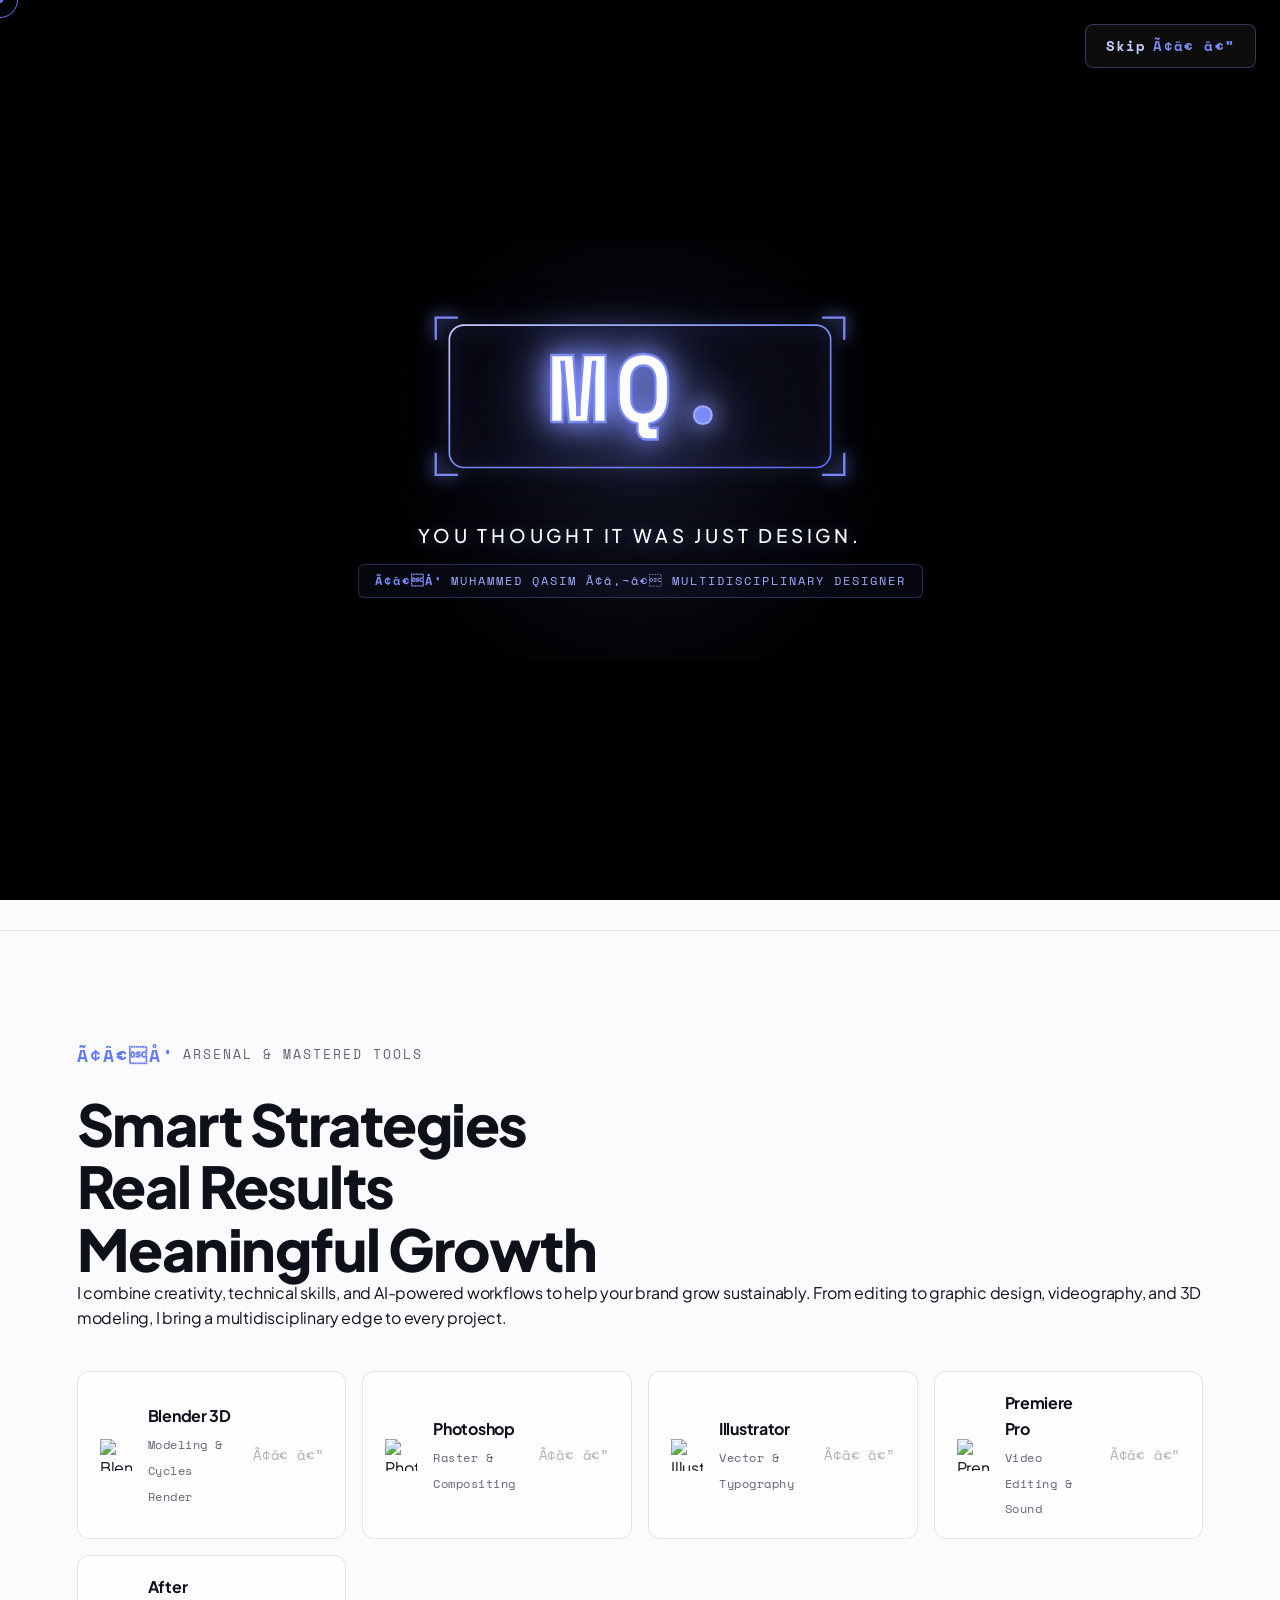
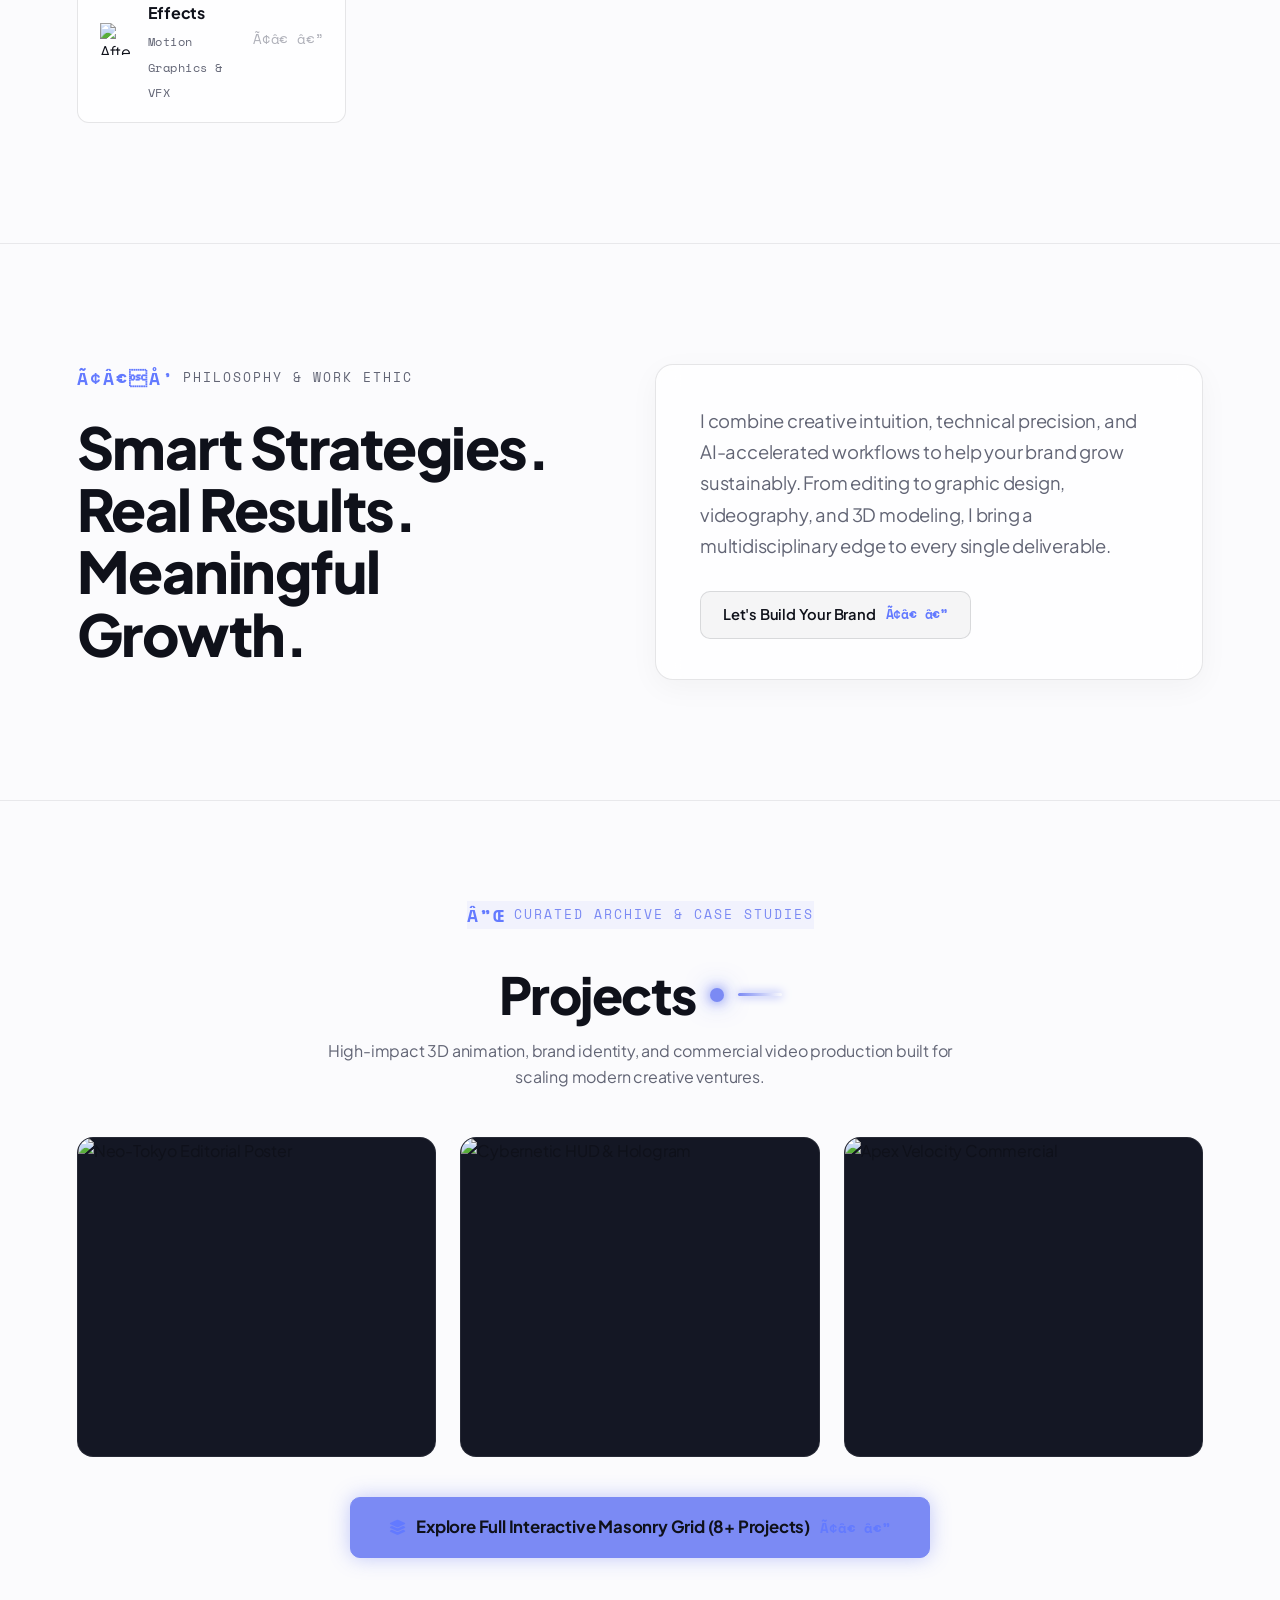
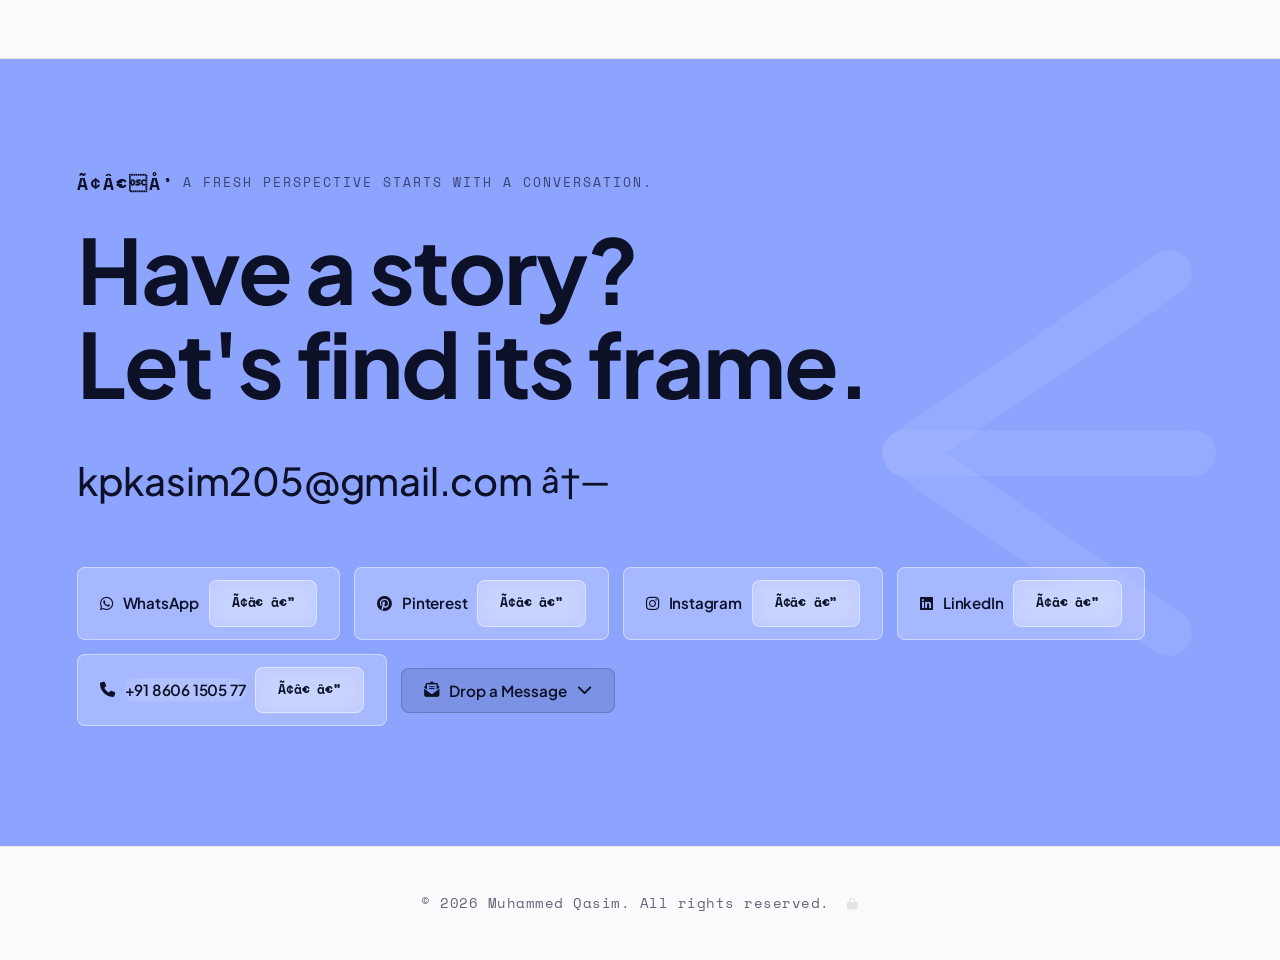
==== index.html @ 7421725b "Change section heading from Featured Projects to Projects across site and admin" ====
<!DOCTYPE html>
<html lang="en">
<head>
    <meta charset="UTF-8">
    <meta name="viewport" content="width=device-width, initial-scale=1.0, viewport-fit=cover">
    <title>Muhammed Qasim | Multidisciplinary Designer</title>

    <!-- Mobile Web App & Theme Color (Matches dark & light mode seamlessly) -->
    <meta name="theme-color" content="#0b0c10" media="(prefers-color-scheme: dark)">
    <meta name="theme-color" content="#fbfbfd" media="(prefers-color-scheme: light)">
    <meta name="apple-mobile-web-app-capable" content="yes">
    <meta name="apple-mobile-web-app-status-bar-style" content="black-translucent">
    <meta name="format-detection" content="telephone=no">

    <!-- Primary Meta Tags -->
    <meta name="title" content="Muhammed Qasim | Multidisciplinary Designer">
    <meta name="description" content="Data-driven strategies and visually stunning designs that grow brands, boost visibility, and maximize ROI. Graphic Design, Video Production, 3D Visualization, and AI Workflows.">
    <meta name="author" content="Muhammed Qasim">

    <!-- Open Graph / WhatsApp / Instagram / Facebook / LinkedIn -->
    <meta property="og:type" content="website">
    <meta property="og:url" content="https://kpkasim.github.io/Portfolio-website/">
    <meta property="og:title" content="Muhammed Qasim | Multidisciplinary Designer">
    <meta property="og:description" content="Data-driven strategies and visually stunning designs that grow brands, boost visibility, and maximize ROI.">
    <meta property="og:image" content="image_f35504.png">

    <!-- Twitter / X -->
    <meta name="twitter:card" content="summary_large_image">
    <meta name="twitter:url" content="https://kpkasim.github.io/Portfolio-website/">
    <meta name="twitter:title" content="Muhammed Qasim | Multidisciplinary Designer">
    <meta name="twitter:description" content="Data-driven strategies and visually stunning designs that grow brands, boost visibility, and maximize ROI.">
    <meta name="twitter:image" content="image_f35504.png">

    <link rel="stylesheet" href="style.css">
    <!-- Modern Editorial Fonts: Plus Jakarta Sans & Space Mono -->
    <link rel="preconnect" href="https://fonts.googleapis.com">
    <link rel="preconnect" href="https://fonts.gstatic.com" crossorigin>
    <link href="https://fonts.googleapis.com/css2?family=Plus+Jakarta+Sans:wght@300;400;500;600;700;800&family=Space+Mono:ital,wght@0,400;0,700;1,400&display=swap" rel="stylesheet">
    <!-- Font Awesome for Icons -->
    <link rel="stylesheet" href="https://cdnjs.cloudflare.com/ajax/libs/font-awesome/6.4.0/css/all.min.css">
</head>
<body>
    <!-- Custom Cursor -->
    <div class="cursor-dot"></div>
    <div class="cursor-outline"></div>

    <!-- Cinematic Laser Intro Overlay -->
    <div id="cinematicIntro" class="cinematic-intro-overlay" aria-label="Cinematic Intro">
        <button id="skipIntroBtn" class="intro-skip-btn" aria-label="Skip Intro">Skip <span>Ã¢â€ â€”</span></button>
        <div class="intro-content-wrap">
            <div class="intro-vector-box">
                <svg class="intro-laser-svg" viewBox="0 0 420 180" xmlns="http://www.w3.org/2000/svg">
                    <defs>
                        <linearGradient id="laserGrad" x1="0%" y1="0%" x2="100%" y2="100%">
                            <stop offset="0%" stop-color="#C5D0FF" />
                            <stop offset="50%" stop-color="#7B8AF4" />
                            <stop offset="100%" stop-color="#5B6CFF" />
                        </linearGradient>
                        <filter id="laserGlowFilter" x="-40%" y="-40%" width="180%" height="180%">
                            <feGaussianBlur stdDeviation="3" result="blur1" />
                            <feGaussianBlur stdDeviation="8" result="blur2" />
                            <feMerge>
                                <feMergeNode in="blur2" />
                                <feMergeNode in="blur1" />
                                <feMergeNode in="SourceGraphic" />
                            </feMerge>
                        </filter>
                    </defs>

                    <!-- Technical Vector Corner Marks -->
                    <path class="laser-corner" d="M 15 35 L 15 15 L 35 15" />
                    <path class="laser-corner" d="M 405 35 L 405 15 L 385 15" />
                    <path class="laser-corner" d="M 15 145 L 15 165 L 35 165" />
                    <path class="laser-corner" d="M 405 145 L 405 165 L 385 165" />

                    <!-- Vector Box Outer Boundary -->
                    <rect class="laser-box-rect" x="28" y="22" width="364" height="136" rx="14" />

                    <!-- "MQ" Text with Laser Stroke & Soft Fade Fill -->
                    <text x="185" y="115" class="laser-text-mq" text-anchor="middle">MQ</text>
                    
                    <!-- Periwinkle Accent Dot "." -->
                    <circle cx="270" cy="108" r="8.5" class="laser-dot-circle" />
                </svg>
            </div>

            <div class="intro-caption-group">
                <p class="intro-tagline">You thought it was just design.</p>
                <div class="intro-meta-pill">
                    <span class="intro-meta-corner">Ã¢â€Å’</span>
                    <span class="intro-meta-label">MUHAMMED QASIM Ã¢â‚¬â€ MULTIDISCIPLINARY DESIGNER</span>
                </div>
            </div>
        </div>
    </div>

    <!-- Hero Section -->
    <section id="home" class="hero-section">
        <nav class="navbar">
            <a href="#home" class="logo" aria-label="Muhammed Qasim Home">
                <span class="logo-box">MQ</span><span class="logo-dot">.</span>
            </a>
            <ul class="nav-links">
                <li><a href="#about">About</a></li>
                <li><a href="works.html">Projects</a></li>
            </ul>
            <div style="display: flex; gap: 15px; align-items: center;">
                <button class="theme-toggle glass-switch" aria-label="Toggle theme">
                    <div class="toggle-track"></div>
                    <div class="toggle-knob"><i class="fas fa-sun toggle-icon-light"></i><i class="fas fa-moon toggle-icon-dark"></i></div>
                </button>
                <a href="#contact" class="editorial-pill"><i class="fas fa-paper-plane"></i> Get in touch <span>Ã¢â€ â€”</span></a>
            </div>
        </nav>

        <div class="hero-content">
            <div class="hero-left fade-up">
                <div class="section-tag-mono">
                    <span class="tag-corner">Ã¢â€Å’</span> MUHAMMED QASIM Ã¢â‚¬â€ PORTFOLIO
                </div>
                <h1 class="title">Multidisciplinary<br>Designer</h1>
            </div>

            <div class="hero-right fade-up" style="transition-delay: 150ms;">
                <h2>Shaping ideas<br>into reality.</h2>
                <p>Data-driven strategies and visually stunning designs that grow brands, boost visibility, and maximize ROI.</p>
            </div>
        </div>

        <!-- 4 Discipline Cards (Vector Box Style) -->
        <div class="vector-cards-grid fade-up" style="transition-delay: 250ms;">
            <div class="vector-card">
                <div class="vector-card-top">
                    <span class="vector-corner">Ã¢â€Å’</span>
                    <span class="vector-card-idx">DISCIPLINE 01</span>
                </div>
                <div class="vector-card-body">
                    <div class="vector-card-icon"><i class="fas fa-palette"></i></div>
                    <h3>Graphic Design</h3>
                    <p>Brand identities, social media creatives & promotional posters with bold typography.</p>
                </div>
            </div>
            <div class="vector-card">
                <div class="vector-card-top">
                    <span class="vector-corner">Ã¢â€Å’</span>
                    <span class="vector-card-idx">DISCIPLINE 02</span>
                </div>
                <div class="vector-card-body">
                    <div class="vector-card-icon"><i class="fas fa-video"></i></div>
                    <h3>Video Production</h3>
                    <p>High-energy commercial reels, product edits, pacing & dynamic motion narratives.</p>
                </div>
            </div>
            <div class="vector-card">
                <div class="vector-card-top">
                    <span class="vector-corner">Ã¢â€Å’</span>
                    <span class="vector-card-idx">DISCIPLINE 03</span>
                </div>
                <div class="vector-card-body">
                    <div class="vector-card-icon"><i class="fas fa-cube"></i></div>
                    <h3>3D Visualization</h3>
                    <p>Realistic 3D modeling, studio lighting, materials & atmospheric scene renders.</p>
                </div>
            </div>
            <div class="vector-card">
                <div class="vector-card-top">
                    <span class="vector-corner">Ã¢â€Å’</span>
                    <span class="vector-card-idx">DISCIPLINE 04</span>
                </div>
                <div class="vector-card-body">
                    <div class="vector-card-icon"><i class="fas fa-wand-magic-sparkles"></i></div>
                    <h3>AI Workflows</h3>
                    <p>Generative visual synthesis, workflow automation & rapid production iteration.</p>
                </div>
            </div>
        </div>
    </section>

    <!-- Trusted By / Tools Section (Vector Box Grid) -->
    <section class="tools-vector-section container">
        <div class="section-tag-mono fade-up"><span class="tag-corner">Ã¢â€Å’</span> ARSENAL & MASTERED TOOLS</div>
        <div class="tools-vector-header fade-up">
            <h2 class="approach-title">Software built for scale.</h2>
            <p class="approach-desc">Industry-standard software mastered across years of design, animation, and rendering workflows.</p>
        </div>
        <div class="tools-vector-grid fade-up" style="transition-delay: 150ms;">
            <div class="tool-vector-box">
                <img src="https://cdn.jsdelivr.net/gh/devicons/devicon@latest/icons/blender/blender-original.svg" alt="Blender">
                <div class="tool-meta">
                    <h4>Blender 3D</h4>
                    <span>Modeling & Cycles Render</span>
                </div>
                <span class="tool-arrow">Ã¢â€ â€”</span>
            </div>
            <div class="tool-vector-box">
                <img src="https://cdn.jsdelivr.net/gh/devicons/devicon@latest/icons/photoshop/photoshop-original.svg" alt="Photoshop">
                <div class="tool-meta">
                    <h4>Photoshop</h4>
                    <span>Raster & Compositing</span>
                </div>
                <span class="tool-arrow">Ã¢â€ â€”</span>
            </div>
            <div class="tool-vector-box">
                <img src="https://cdn.jsdelivr.net/gh/devicons/devicon@latest/icons/illustrator/illustrator-plain.svg" alt="Illustrator">
                <div class="tool-meta">
                    <h4>Illustrator</h4>
                    <span>Vector & Typography</span>
                </div>
                <span class="tool-arrow">Ã¢â€ â€”</span>
            </div>
            <div class="tool-vector-box">
                <img src="https://cdn.jsdelivr.net/gh/devicons/devicon@latest/icons/premierepro/premierepro-original.svg" alt="Premiere Pro">
                <div class="tool-meta">
                    <h4>Premiere Pro</h4>
                    <span>Video Editing & Sound</span>
                </div>
                <span class="tool-arrow">Ã¢â€ â€”</span>
            </div>
            <div class="tool-vector-box">
                <img src="https://cdn.jsdelivr.net/gh/devicons/devicon@latest/icons/aftereffects/aftereffects-original.svg" alt="After Effects">
                <div class="tool-meta">
                    <h4>After Effects</h4>
                    <span>Motion Graphics & VFX</span>
                </div>
                <span class="tool-arrow">Ã¢â€ â€”</span>
            </div>
        </div>
    </section>

    <!-- About / Approach Section -->
    <section id="about" class="approach-section container">
        <div class="approach-left fade-up">
            <div class="section-tag-mono"><span class="tag-corner">Ã¢â€Å’</span> PHILOSOPHY & WORK ETHIC</div>
            <h2 class="approach-title">Smart Strategies.<br>Real Results.<br>Meaningful Growth.</h2>
        </div>
        <div class="approach-right fade-up" style="transition-delay: 200ms;">
            <div class="vector-narrative-box">
                <p class="approach-desc">I combine creative intuition, technical precision, and AI-accelerated workflows to help your brand grow sustainably. From editing to graphic design, videography, and 3D modeling, I bring a multidisciplinary edge to every single deliverable.</p>
                <div class="approach-cta">
                    <a href="#contact" class="editorial-pill">Let's Build Your Brand <span>Ã¢â€ â€”</span></a>
                </div>
            </div>
        </div>
    </section>

    <!-- Projects Section -->
    <section id="projects" class="projects-section container text-center" style="padding-top: 100px; padding-bottom: 100px;">
        <div class="section-tag-mono fade-up js-featured-badge" style="color: #7B8AF4; border-color: rgba(123, 138, 244, 0.3); background: rgba(123, 138, 244, 0.08); display: inline-flex; align-items: center; gap: 8px;">
            <span class="tag-corner">â”Œ</span> SELECTED ARCHIVE & PRODUCTIONS
        </div>

        <div class="fade-up" style="display: flex; align-items: center; justify-content: center; gap: 14px; margin-top: 14px; margin-bottom: 16px; flex-wrap: wrap;">
            <h2 class="approach-title js-featured-title" style="margin: 0; font-size: clamp(2rem, 4vw, 3.2rem); font-weight: 800;">
                Projects
            </h2>
            <!-- Glowing Neon Blue (#7B8AF4) Dot Accent -->
            <span style="width: 14px; height: 14px; background-color: #7B8AF4; border-radius: 50%; display: inline-block; box-shadow: 0 0 12px #7B8AF4, 0 0 24px rgba(123, 138, 244, 0.85); animation: neonDotPulse 2.2s infinite ease-in-out;" aria-label="Glowing accent dot"></span>
            <!-- Glowing Neon Blue (#7B8AF4) Line Accent -->
            <span style="width: 44px; height: 3px; background: linear-gradient(90deg, #7B8AF4, transparent); border-radius: 3px; display: inline-block; box-shadow: 0 0 10px #7B8AF4;" aria-label="Glowing accent line"></span>
        </div>

        <p class="approach-desc fade-up js-featured-subtitle" style="max-width: 660px; margin: 0 auto 3rem; color: var(--text-gray);">
            High-impact 3D animation, brand identity, and commercial video production built for scaling modern creative ventures.
        </p>

        <!-- Masonry Mini Showcase Grid -->
        <div class="fade-up" style="display: grid; grid-template-columns: repeat(auto-fit, minmax(280px, 1fr)); gap: 24px; text-align: left; margin-bottom: 40px;">
            <!-- Mini Card 1 (Portrait - Graphic Design) -->
            <a href="works.html" class="mq-project-card" style="height: 320px; text-decoration: none; display: block;">
                <img src="https://images.unsplash.com/photo-1550745165-9bc0b252726f?auto=format&fit=crop&w=800&q=80" alt="Neo-Tokyo Editorial Poster" loading="lazy">
                <div class="mq-glass-overlay">
                    <div style="display: flex; justify-content: space-between; align-items: center;">
                        <span style="font-family: var(--font-mono); font-size: 11px; letter-spacing: 0.1em; text-transform: uppercase; color: rgba(255,255,255,0.7); background: rgba(255,255,255,0.1); padding: 4px 10px; border-radius: 20px;">3:4 Portrait</span>
                        <div style="width: 32px; height: 32px; border-radius: 50%; background: rgba(123,138,244,0.2); border: 1px solid rgba(123,138,244,0.4); display: flex; align-items: center; justify-content: center; color: #7B8AF4;">â†—</div>
                    </div>
                    <div class="mq-center-logo">
                        <div class="mq-center-logo-inner">
                            <span class="mq-logo-text" style="font-size: 2.5rem;">MQ</span>
                            <span class="mq-logo-sub">AGENCY</span>
                        </div>
                    </div>
                    <div class="mq-bottom-details">
                        <span class="mq-category-badge"><span class="mq-category-dot"></span> Graphic Design</span>
                        <h3 class="mq-title-text" style="font-size: 1.2rem;">Neo-Tokyo Editorial Poster</h3>
                    </div>
                </div>
            </a>

            <!-- Mini Card 2 (Portrait) -->
            <a href="works.html" class="mq-project-card" style="height: 320px; text-decoration: none; display: block;">
                <img src="https://images.unsplash.com/photo-1634017839464-5c339ebe3cb4?auto=format&fit=crop&w=800&q=80" alt="Cybernetic HUD & Hologram" loading="lazy">
                <div class="mq-glass-overlay">
                    <div style="display: flex; justify-content: space-between; align-items: center;">
                        <span style="font-family: var(--font-mono); font-size: 11px; letter-spacing: 0.1em; text-transform: uppercase; color: rgba(255,255,255,0.7); background: rgba(255,255,255,0.1); padding: 4px 10px; border-radius: 20px;">3:4 Portrait</span>
                        <div style="width: 32px; height: 32px; border-radius: 50%; background: rgba(123,138,244,0.2); border: 1px solid rgba(123,138,244,0.4); display: flex; align-items: center; justify-content: center; color: #7B8AF4;">â†—</div>
                    </div>
                    <div class="mq-center-logo">
                        <div class="mq-center-logo-inner">
                            <span class="mq-logo-text" style="font-size: 2.5rem;">MQ</span>
                            <span class="mq-logo-sub">AGENCY</span>
                        </div>
                    </div>
                    <div class="mq-bottom-details">
                        <span class="mq-category-badge"><span class="mq-category-dot"></span> 3D Motion</span>
                        <h3 class="mq-title-text" style="font-size: 1.2rem;">Cybernetic HUD & Hologram</h3>
                    </div>
                </div>
            </a>

            <!-- Mini Card 3 (Square/Landscape) -->
            <a href="works.html" class="mq-project-card" style="height: 320px; text-decoration: none; display: block;">
                <img src="https://images.unsplash.com/photo-1574717024653-61fd2cf4d44d?auto=format&fit=crop&w=800&q=80" alt="Apex Velocity Commercial" loading="lazy">
                <div class="mq-glass-overlay">
                    <div style="display: flex; justify-content: space-between; align-items: center;">
                        <span style="font-family: var(--font-mono); font-size: 11px; letter-spacing: 0.1em; text-transform: uppercase; color: rgba(255,255,255,0.7); background: rgba(255,255,255,0.1); padding: 4px 10px; border-radius: 20px;">16:9 Landscape</span>
                        <div style="width: 32px; height: 32px; border-radius: 50%; background: rgba(123,138,244,0.2); border: 1px solid rgba(123,138,244,0.4); display: flex; align-items: center; justify-content: center; color: #7B8AF4;">â†—</div>
                    </div>
                    <div class="mq-center-logo">
                        <div class="mq-center-logo-inner">
                            <span class="mq-logo-text" style="font-size: 2.5rem;">MQ</span>
                            <span class="mq-logo-sub">AGENCY</span>
                        </div>
                    </div>
                    <div class="mq-bottom-details">
                        <span class="mq-category-badge"><span class="mq-category-dot"></span> Video Editing</span>
                        <h3 class="mq-title-text" style="font-size: 1.2rem;">Apex Velocity Commercial</h3>
                    </div>
                </div>
            </a>
        </div>

        <div class="fade-up">
            <a href="works.html" class="editorial-pill" style="padding: 16px 38px; font-size: 1.05rem; background: #7B8AF4; color: #0F111A; border-color: #7B8AF4; box-shadow: 0 0 20px rgba(123, 138, 244, 0.45); font-weight: 700;">
                <i class="fas fa-layer-group"></i> Explore Full Interactive Masonry Grid (8+ Projects) <span>Ã¢â€ â€”</span>
            </a>
        </div>
    </section>

    <!-- Editorial Contact Section (Have a story? Let's find its frame.) -->
    <section id="contact" class="editorial-contact-section">
        <div class="editorial-watermark" aria-hidden="true">
            <svg viewBox="0 0 400 400" fill="none" xmlns="http://www.w3.org/2000/svg">
                <path d="M350 50L130 200L350 350" stroke="rgba(255,255,255,0.22)" stroke-width="38" stroke-linecap="round" stroke-linejoin="round"/>
                <path d="M130 200H370" stroke="rgba(255,255,255,0.22)" stroke-width="38" stroke-linecap="round"/>
            </svg>
        </div>

        <div class="editorial-contact-container">
            <div class="section-tag-mono dark-tag fade-up">
                <span class="tag-corner">Ã¢â€Å’</span> A FRESH PERSPECTIVE STARTS WITH A CONVERSATION.
            </div>
            
            <h2 class="editorial-headline fade-up" style="transition-delay: 100ms;">
                Have a story?<br>Let's find its frame.
            </h2>
            
            <div class="fade-up" style="transition-delay: 150ms;">
                <a href="mailto:kpkasim205@gmail.com" class="editorial-email-link">
                    kpkasim205@gmail.com <span class="external-arrow">Ã¢â€ â€”</span>
                </a>
            </div>

            <div class="editorial-buttons-row fade-up" style="transition-delay: 200ms;">
                <a href="https://wa.me/918606150577" target="_blank" class="editorial-pill js-profile-whatsapp">
                    <i class="fab fa-whatsapp"></i> WhatsApp <span>Ã¢â€ â€”</span>
                </a>
                <a href="https://pin.it/5X84F8n4U" target="_blank" class="editorial-pill js-profile-pinterest">
                    <i class="fab fa-pinterest"></i> Pinterest <span>Ã¢â€ â€”</span>
                </a>
                <a href="https://instagram.com/mq_ads_" target="_blank" class="editorial-pill js-profile-instagram">
                    <i class="fab fa-instagram"></i> Instagram <span>Ã¢â€ â€”</span>
                </a>
                <a href="https://linkedin.com/in/MQ-Ads" target="_blank" class="editorial-pill js-profile-linkedin">
                    <i class="fab fa-linkedin"></i> LinkedIn <span>Ã¢â€ â€”</span>
                </a>
                <a href="tel:+918606150577" class="editorial-pill js-profile-phone">
                    <i class="fas fa-phone"></i> <span class="js-phone-text">+91 8606 1505 77</span> <span class="pill-arrow">Ã¢â€ â€”</span>
                </a>
                <button type="button" id="toggleDirectMsg" class="editorial-pill editorial-form-toggle-btn">
                    <i class="fas fa-envelope-open-text"></i> Drop a Message <i class="fas fa-chevron-down" id="formToggleArrow"></i>
                </button>
            </div>

            <!-- Expandable Contact Form -->
            <div id="collapsibleFormContainer" class="editorial-form-dropdown" style="display: none;">
                <form id="contactForm" class="editorial-contact-form">
                    <div class="editorial-form-grid">
                        <div class="form-group">
                            <input type="text" id="name" name="name" placeholder="Your Name" required class="editorial-input">
                        </div>
                        <div class="form-group">
                            <input type="email" id="email" name="email" placeholder="Your Email" required class="editorial-input">
                        </div>
                        <div class="form-group">
                            <input type="tel" id="phone" name="phone" placeholder="Your Phone Number" required class="editorial-input">
                        </div>
                    </div>
                    <div class="form-group">
                        <textarea id="message" name="message" rows="4" placeholder="Your Message" required class="editorial-input"></textarea>
                    </div>
                    <div>
                        <button type="submit" class="editorial-pill editorial-submit-btn">Send Message <i class="fas fa-paper-plane"></i></button>
                    </div>
                </form>
            </div>
        </div>
    </section>

    <!-- Pop Up Modal -->
    <div id="popupModal" class="modal">
        <div class="modal-content vector-modal-content">
            <div class="modal-icon-wrap">
                <i class="fas fa-check-circle success-icon"></i>
            </div>
            <h3>Message Sent!</h3>
            <p>Thank you for reaching out. I will get back to you shortly.</p>
            <button id="closeModal" class="modal-close-btn" type="button">Close <i class="fas fa-times"></i></button>
        </div>
    </div>

    <footer>
        <p>&copy; 2026 Muhammed Qasim. All rights reserved. <a href="admin.html" class="admin-quick-link" style="opacity: 0.15; font-size: 0.75rem; margin-left: 8px; color: inherit; text-decoration: none;" title="Admin Dashboard"><i class="fas fa-lock"></i></a></p>
    </footer>

    <script src="data.js"></script>
    <script src="script.js"></script>
</body>
</html>
---- style.css ----
/* Reset & Base Styles */
* {
    margin: 0;
    padding: 0;
    box-sizing: border-box;
    cursor: none;
}

/* Smart TV & Keyboard Focus Visible */
:focus-visible {
    outline: 2px solid var(--accent-color) !important;
    outline-offset: 3px !important;
}

/* Touch Devices (Phones, Tablets) - Restore native cursor & disable cursor follower */
@media (hover: none) and (pointer: coarse) {
    *, a, button, input, textarea, select {
        cursor: auto !important;
    }
    a, button, .editorial-pill, .vector-card, .tool-vector-box, [role="button"], .theme-toggle {
        cursor: pointer !important;
    }
    .cursor-dot, .cursor-outline {
        display: none !important;
    }
}

:root {
    --bg-main: #fbfbfd;
    --hero-bg: #f5f5f7;
    --accent-color: #637aff; /* Electric periwinkle blue */
    --accent-glow: rgba(99, 122, 255, 0.25);
    --text-dark: #0f111a;
    --text-gray: #626575;
    --vector-card-bg: rgba(255, 255, 255, 0.7);
    --vector-border: rgba(15, 17, 26, 0.1);
    --vector-border-hover: rgba(99, 122, 255, 0.6);
    --divider-color: rgba(15, 17, 26, 0.08);
    --pill-bg: rgba(15, 17, 26, 0.04);
    --pill-border: rgba(15, 17, 26, 0.12);
    --glass-bg: rgba(255, 255, 255, 0.6);
    --glass-border: rgba(15, 17, 26, 0.1);
    --glass-shadow: rgba(0, 0, 0, 0.04);
    --font-sans: 'Plus Jakarta Sans', -apple-system, BlinkMacSystemFont, 'Segoe UI', Roboto, sans-serif;
    --font-mono: 'Space Mono', 'SF Mono', 'Fira Code', Menlo, monospace;
    --transition: all 0.35s cubic-bezier(0.2, 0.8, 0.2, 1);
}

[data-theme="dark"] {
    --bg-main: #0b0c10;
    --hero-bg: #101116;
    --accent-color: #7b91ff;
    --accent-glow: rgba(123, 145, 255, 0.25);
    --text-dark: #f5f6fa;
    --text-gray: #9295a6;
    --vector-card-bg: rgba(22, 24, 31, 0.65);
    --vector-border: rgba(255, 255, 255, 0.09);
    --vector-border-hover: rgba(123, 145, 255, 0.7);
    --divider-color: rgba(255, 255, 255, 0.06);
    --pill-bg: rgba(255, 255, 255, 0.06);
    --pill-border: rgba(255, 255, 255, 0.14);
    --glass-bg: rgba(25, 27, 36, 0.5);
    --glass-border: rgba(255, 255, 255, 0.1);
    --glass-shadow: rgba(0, 0, 0, 0.4);
}

body {
    font-family: var(--font-sans);
    background-color: var(--bg-main);
    color: var(--text-dark);
    line-height: 1.6;
    overflow-x: hidden;
    letter-spacing: -0.2px;
    padding-left: env(safe-area-inset-left);
    padding-right: env(safe-area-inset-right);
    min-height: 100vh;
    min-height: 100dvh;
}

html {
    scroll-behavior: smooth;
}

/* Custom Cursor */
.cursor-dot {
    width: 6px;
    height: 6px;
    background-color: var(--accent-color);
    border-radius: 50%;
    position: fixed;
    top: 0; left: 0;
    pointer-events: none;
    z-index: 1000001;
    transform: translate(-50%, -50%);
}

.cursor-outline {
    width: 36px;
    height: 36px;
    border: 1px solid var(--accent-color);
    border-radius: 50%;
    position: fixed;
    top: 0; left: 0;
    pointer-events: none;
    z-index: 1000000;
    transform: translate(-50%, -50%);
    transition: width 0.2s, height 0.2s, background-color 0.2s;
}

a:hover ~ .cursor-outline, button:hover ~ .cursor-outline, .editorial-pill:hover ~ .cursor-outline {
    width: 54px;
    height: 54px;
    background-color: var(--accent-glow);
    border-color: transparent;
}

a { text-decoration: none; color: inherit; cursor: none; }
ul { list-style: none; }

.container {
    max-width: 1400px;
    margin: 0 auto;
    padding: 0 6%;
}

/* Animations */
.fade-up {
    opacity: 0;
    transform: translateY(28px);
    transition: opacity 0.75s cubic-bezier(0.2, 0.8, 0.2, 1), transform 0.75s cubic-bezier(0.2, 0.8, 0.2, 1);
}
.fade-up.visible {
    opacity: 1;
    transform: translateY(0);
}

/* --- Glass Theme Toggle Switch --- */
.theme-toggle.glass-switch {
    position: relative;
    width: 70px;
    height: 40px;
    border-radius: 40px;
    backdrop-filter: blur(15px);
    -webkit-backdrop-filter: blur(15px);
    background: var(--pill-bg);
    border: 1px solid var(--vector-border);
    box-shadow: 0 4px 15px var(--glass-shadow);
    cursor: pointer;
    display: flex;
    align-items: center;
    padding: 0 4px;
    transition: var(--transition);
    overflow: hidden;
}

.toggle-track {
    position: absolute;
    top: 50%; left: 4px; right: 4px;
    transform: translateY(-50%);
    height: 30px;
    border-radius: 30px;
    background: linear-gradient(90deg, #ff9a00, #ff5252);
    opacity: 0.85;
    z-index: 1;
    transition: var(--transition);
}
[data-theme="dark"] .toggle-track {
    background: linear-gradient(90deg, #00c6ff, #0072ff);
}

.toggle-knob {
    position: relative;
    width: 30px;
    height: 30px;
    border-radius: 50%;
    backdrop-filter: blur(20px);
    -webkit-backdrop-filter: blur(20px);
    background: rgba(255, 255, 255, 0.3);
    border: 1px solid rgba(255, 255, 255, 0.6);
    box-shadow: 0 4px 10px rgba(0,0,0,0.2), inset 0 2px 4px rgba(255,255,255,0.8);
    z-index: 2;
    display: flex;
    justify-content: center;
    align-items: center;
    transition: transform 0.4s cubic-bezier(0.25, 0.46, 0.45, 0.94);
    color: #ffffff;
    font-size: 0.85rem;
}
[data-theme="dark"] .toggle-knob {
    transform: translateX(30px);
}

.toggle-icon-dark { display: none !important; }
.toggle-icon-light { display: block !important; }
[data-theme="dark"] .toggle-icon-dark { display: block !important; }
[data-theme="dark"] .toggle-icon-light { display: none !important; }

/* Buttons & Pill Boxes */
.editorial-pill {
    display: inline-flex;
    align-items: center;
    gap: 10px;
    padding: 11px 22px;
    background: var(--pill-bg);
    border: 1px solid var(--pill-border);
    border-radius: 10px;
    color: var(--text-dark) !important;
    font-weight: 600;
    font-size: 0.92rem;
    text-decoration: none;
    backdrop-filter: blur(10px);
    -webkit-backdrop-filter: blur(10px);
    transition: var(--transition);
    cursor: pointer;
    font-family: var(--font-sans);
}
.editorial-pill i {
    color: var(--accent-color);
    font-size: 0.95rem;
    transition: color 0.3s ease;
}
.editorial-pill:hover {
    background: var(--accent-color);
    color: #ffffff !important;
    border-color: var(--accent-color);
    transform: translateY(-2px);
    box-shadow: 0 8px 20px var(--accent-glow);
}
.editorial-pill:hover i, .editorial-pill:hover span {
    color: #ffffff !important;
}
.editorial-pill span {
    font-family: var(--font-mono);
    font-size: 0.85em;
    color: var(--accent-color);
    transition: transform 0.3s, color 0.3s;
}
.editorial-pill:hover span {
    transform: translate(2px, -2px);
}

[data-theme="dark"] .editorial-pill {
    background: rgba(255, 255, 255, 0.08);
    border-color: rgba(255, 255, 255, 0.18);
    color: #ffffff !important;
}
[data-theme="dark"] .editorial-pill i,
[data-theme="dark"] .editorial-pill span {
    color: var(--accent-color);
}
[data-theme="dark"] .editorial-pill:hover {
    background: var(--accent-color);
    border-color: var(--accent-color);
    color: #ffffff !important;
}
[data-theme="dark"] .editorial-pill:hover i,
[data-theme="dark"] .editorial-pill:hover span {
    color: #ffffff !important;
}

/* NAVBAR */
.navbar {
    display: flex;
    justify-content: space-between;
    align-items: center;
    padding: 24px 6%;
    border-bottom: 1px solid var(--divider-color);
    margin-bottom: 60px;
}

.logo {
    display: inline-flex;
    align-items: center;
    font-size: 1.3rem;
    font-weight: 800;
    letter-spacing: -0.5px;
    color: var(--text-dark);
    text-decoration: none;
    cursor: pointer;
    transition: transform 0.25s ease;
}
.logo:hover {
    transform: translateY(-1px);
}
.logo-box {
    padding: 4px 10px;
    border: 1px solid var(--vector-border);
    border-radius: 6px;
    background: var(--pill-bg);
    font-family: var(--font-mono);
    font-size: 0.95rem;
    margin-right: 2px;
    color: var(--text-dark);
    transition: var(--transition);
}
.logo:hover .logo-box {
    border-color: var(--accent-color);
    background: rgba(99, 122, 255, 0.12);
}
.logo-dot {
    color: var(--accent-color);
    font-size: 1.5rem;
}

.nav-links {
    display: flex;
    gap: 2.5rem;
}
.nav-links a {
    font-size: 0.95rem;
    font-weight: 600;
    color: var(--text-gray);
    transition: var(--transition);
}
.nav-links a:hover {
    color: var(--accent-color);
}

/* HERO SECTION */
.hero-section {
    padding: 0 0 90px;
    position: relative;
    border-bottom: 1px solid var(--divider-color);
}

.hero-content {
    max-width: 1400px;
    margin: 0 auto;
    padding: 20px 6% 70px;
    display: flex;
    align-items: flex-end;
    justify-content: space-between;
    gap: 50px;
}

.hero-left {
    flex: 1.2;
}

.title {
    font-size: clamp(2.1rem, 7.5vw, 5.2rem);
    line-height: 1.05;
    font-weight: 800;
    letter-spacing: -1.5px;
    color: var(--text-dark);
    word-break: break-word;
    overflow-wrap: break-word;
}

.hero-right {
    flex: 0.8;
}

.hero-right h2 {
    font-size: clamp(1.5rem, 3.2vw, 2.4rem);
    font-weight: 700;
    line-height: 1.15;
    letter-spacing: -0.8px;
    margin-bottom: 1rem;
    color: var(--text-dark);
    word-break: break-word;
}

.hero-right p {
    font-size: 1.05rem;
    color: var(--text-gray);
    max-width: 440px;
    line-height: 1.6;
}

@media (max-width: 900px) {
    .hero-content {
        flex-direction: column;
        align-items: flex-start;
        gap: 35px;
    }
}

/* VECTOR CARDS GRID (Disciplines) */
.vector-cards-grid {
    max-width: 1400px;
    margin: 0 auto;
    padding: 0 6%;
    display: grid;
    grid-template-columns: repeat(auto-fit, minmax(260px, 1fr));
    gap: 18px;
}

.vector-card {
    background: var(--vector-card-bg);
    border: 1px solid var(--vector-border);
    border-radius: 14px;
    padding: 26px;
    position: relative;
    transition: var(--transition);
    backdrop-filter: blur(12px);
    -webkit-backdrop-filter: blur(12px);
    box-shadow: 0 4px 20px var(--glass-shadow);
}
.vector-card:hover {
    border-color: var(--vector-border-hover);
    transform: translateY(-4px);
    box-shadow: 0 14px 35px var(--glass-shadow);
}

.vector-card-top {
    display: flex;
    justify-content: space-between;
    align-items: center;
    margin-bottom: 24px;
    font-family: var(--font-mono);
    font-size: 0.75rem;
    letter-spacing: 1.5px;
    color: var(--text-gray);
}
.vector-corner {
    color: var(--accent-color);
    font-weight: 700;
    font-size: 1.05rem;
}

.vector-card-icon {
    width: 46px;
    height: 46px;
    display: inline-flex;
    align-items: center;
    justify-content: center;
    border-radius: 10px;
    background: var(--pill-bg);
    border: 1px solid var(--vector-border);
    color: var(--accent-color);
    font-size: 1.25rem;
    margin-bottom: 20px;
    transition: var(--transition);
}
.vector-card:hover .vector-card-icon {
    background: var(--accent-color);
    color: #ffffff;
    border-color: var(--accent-color);
    box-shadow: 0 4px 14px var(--accent-glow);
}

.vector-card-body h3 {
    font-size: 1.25rem;
    font-weight: 700;
    margin-bottom: 8px;
    color: var(--text-dark);
    letter-spacing: -0.5px;
}
.vector-card-body p {
    font-size: 0.92rem;
    color: var(--text-gray);
    line-height: 1.55;
}

/* TOOLS SECTION (Vector Grid) */
.tools-vector-section {
    padding: 110px 6% 120px;
    border-bottom: 1px solid var(--divider-color);
}

.tools-vector-header {
    margin-bottom: 40px;
}

.tools-vector-grid {
    display: grid;
    grid-template-columns: repeat(auto-fit, minmax(230px, 1fr));
    gap: 16px;
}

.tool-vector-box {
    background: var(--vector-card-bg);
    border: 1px solid var(--vector-border);
    border-radius: 12px;
    padding: 18px 22px;
    display: flex;
    align-items: center;
    gap: 16px;
    transition: var(--transition);
    position: relative;
}
.tool-vector-box:hover {
    border-color: var(--vector-border-hover);
    transform: translateY(-3px);
    box-shadow: 0 10px 25px var(--glass-shadow);
}
.tool-vector-box img {
    width: 32px;
    height: 32px;
    flex-shrink: 0;
}
.tool-meta h4 {
    font-size: 1rem;
    font-weight: 700;
    color: var(--text-dark);
    margin-bottom: 2px;
    letter-spacing: -0.3px;
}
.tool-meta span {
    font-size: 0.78rem;
    font-family: var(--font-mono);
    color: var(--text-gray);
    letter-spacing: 0.5px;
}
.tool-arrow {
    margin-left: auto;
    font-family: var(--font-mono);
    font-size: 0.9rem;
    color: var(--text-gray);
    opacity: 0.5;
    transition: var(--transition);
}
.tool-vector-box:hover .tool-arrow {
    color: var(--accent-color);
    opacity: 1;
    transform: translate(2px, -2px);
}

/* ABOUT / APPROACH SECTION */
.approach-section {
    padding: 120px 6%;
    display: flex;
    align-items: flex-start;
    gap: 80px;
    border-bottom: 1px solid var(--divider-color);
}

.approach-title {
    font-size: clamp(2.6rem, 4.5vw, 4rem);
    line-height: 1.08;
    font-weight: 800;
    letter-spacing: -1.5px;
    color: var(--text-dark);
}

.approach-left {
    flex: 1;
}
.approach-right {
    flex: 1.1;
}

.vector-narrative-box {
    background: var(--vector-card-bg);
    border: 1px solid var(--vector-border);
    border-radius: 18px;
    padding: 40px 44px;
    backdrop-filter: blur(12px);
    -webkit-backdrop-filter: blur(12px);
    box-shadow: 0 8px 30px var(--glass-shadow);
}
.vector-narrative-box .approach-desc {
    font-size: 1.15rem;
    color: var(--text-gray);
    line-height: 1.7;
    margin-bottom: 30px;
}

@media (max-width: 960px) {
    .approach-section {
        flex-direction: column;
        gap: 40px;
    }
}

/* PROJECTS SECTION */
.projects-section {
    padding: 110px 6% 120px;
    border-bottom: 1px solid var(--divider-color);
}
.text-center { text-align: center; }

.section-tag-mono {
    font-family: 'Space Mono', 'SF Mono', 'Fira Code', 'Roboto Mono', 'Courier New', monospace;
    font-size: 0.8rem;
    letter-spacing: 2px;
    text-transform: uppercase;
    color: var(--text-gray);
    margin-bottom: 1.5rem;
    display: inline-flex;
    align-items: center;
    gap: 8px;
    font-weight: 500;
}
.section-tag-mono .tag-corner {
    color: var(--accent-color);
    font-weight: 700;
    font-size: 1.1rem;
}
.section-tag-mono.dark-tag {
    color: rgba(13, 17, 39, 0.65);
}
.section-tag-mono.dark-tag .tag-corner {
    color: #0d1127;
}

/* ==================================================
   EDITORIAL CONTACT BANNER (Have a story?)
   ================================================== */
.editorial-contact-section {
    background-color: #8da4ff;
    color: #0d1127;
    padding: 110px 6% 120px;
    position: relative;
    overflow: hidden;
}

.editorial-watermark {
    position: absolute;
    right: 4%;
    top: 50%;
    transform: translateY(-50%);
    width: 480px;
    height: 480px;
    pointer-events: none;
    opacity: 0.35;
    z-index: 1;
}

.editorial-contact-container {
    max-width: 1350px;
    margin: 0 auto;
    position: relative;
    z-index: 2;
}

.editorial-headline {
    font-size: clamp(3.2rem, 7vw, 5.8rem);
    font-weight: 700;
    line-height: 1.05;
    letter-spacing: -2px;
    color: #0d1127;
    margin-bottom: 2.5rem;
}

.editorial-email-link {
    display: inline-flex;
    align-items: center;
    gap: 8px;
    font-size: clamp(1.4rem, 3.2vw, 2.4rem);
    font-weight: 500;
    color: #0d1127;
    text-decoration: none;
    margin-bottom: 3.5rem;
    transition: opacity 0.3s, transform 0.3s;
}
.editorial-email-link:hover {
    opacity: 0.8;
    transform: translateX(5px);
}
.editorial-email-link .external-arrow {
    font-size: 0.85em;
    display: inline-block;
    transition: transform 0.3s ease;
}
.editorial-email-link:hover .external-arrow {
    transform: translate(3px, -3px);
}

.editorial-buttons-row {
    display: flex;
    flex-wrap: wrap;
    gap: 14px;
    align-items: center;
}

.editorial-contact-section .editorial-pill,
.editorial-contact-section .editorial-pill span,
.editorial-contact-section .editorial-pill .js-phone-text {
    display: inline-flex;
    align-items: center;
    gap: 10px;
    padding: 12px 22px;
    background: rgba(255, 255, 255, 0.22);
    border: 1px solid rgba(255, 255, 255, 0.45);
    border-radius: 8px;
    color: #0d1127 !important;
    font-weight: 600;
    font-size: 0.95rem;
    text-decoration: none;
    backdrop-filter: blur(10px);
    -webkit-backdrop-filter: blur(10px);
    transition: all 0.3s cubic-bezier(0.25, 0.46, 0.45, 0.94);
    cursor: pointer;
}
.editorial-contact-section .editorial-pill span.js-phone-text {
    padding: 0;
    background: none;
    border: none;
    font-family: inherit;
    font-size: 0.95rem;
    color: #0d1127 !important;
}
.editorial-contact-section .editorial-pill i {
    color: #0d1127 !important;
}
.editorial-contact-section .editorial-pill:hover,
.editorial-contact-section .editorial-pill:hover span,
.editorial-contact-section .editorial-pill:hover span.js-phone-text {
    background: rgba(255, 255, 255, 0.45);
    transform: translateY(-3px);
    box-shadow: 0 10px 24px rgba(13, 17, 39, 0.1);
    border-color: rgba(255, 255, 255, 0.8);
    color: #0d1127 !important;
}
.editorial-contact-section .editorial-pill span.pill-arrow,
.editorial-contact-section .editorial-pill span:last-child {
    font-size: 0.85em;
    color: #0d1127 !important;
    transition: transform 0.3s;
}
.editorial-contact-section .editorial-pill:hover span.pill-arrow,
.editorial-contact-section .editorial-pill:hover span:last-child {
    transform: translate(2px, -2px);
    color: #0d1127 !important;
}

.editorial-form-toggle-btn {
    background: rgba(13, 17, 39, 0.12) !important;
    border-color: rgba(13, 17, 39, 0.2) !important;
    color: #0d1127 !important;
}
.editorial-form-toggle-btn:hover {
    background: rgba(13, 17, 39, 0.2) !important;
}

/* Expandable Direct Message Form */
.editorial-form-dropdown {
    margin-top: 2.5rem;
    max-width: 720px;
    background: rgba(255, 255, 255, 0.35);
    border: 1px solid rgba(255, 255, 255, 0.6);
    border-radius: 20px;
    padding: 30px;
    backdrop-filter: blur(16px);
    -webkit-backdrop-filter: blur(16px);
    box-shadow: 0 20px 45px rgba(13, 17, 39, 0.08);
    animation: fadeIn 0.4s ease;
}

.editorial-form-grid {
    display: grid;
    grid-template-columns: repeat(auto-fit, minmax(180px, 1fr));
    gap: 15px;
    margin-bottom: 15px;
    width: 100%;
}
.editorial-form-grid .form-group {
    width: 100%;
    margin-bottom: 0;
}

/* Form Inputs & Textarea - High contrast & crystal clear visibility */
.editorial-contact-section .editorial-input,
.editorial-contact-section .form-group input,
.editorial-contact-section .form-group textarea {
    width: 100% !important;
    padding: 14px 18px !important;
    border-radius: 12px !important;
    border: 1.5px solid rgba(13, 17, 39, 0.2) !important;
    background: #ffffff !important;
    color: #0d1127 !important;
    font-size: 1rem !important;
    font-weight: 500 !important;
    font-family: inherit !important;
    outline: none !important;
    box-shadow: 0 2px 6px rgba(13, 17, 39, 0.04) !important;
    transition: all 0.25s ease !important;
}
.editorial-contact-section .editorial-input:focus,
.editorial-contact-section .form-group input:focus,
.editorial-contact-section .form-group textarea:focus {
    background: #ffffff !important;
    border-color: #0d1127 !important;
    color: #0d1127 !important;
    box-shadow: 0 0 0 4px rgba(13, 17, 39, 0.12) !important;
}
.editorial-contact-section .editorial-input::placeholder,
.editorial-contact-section .form-group input::placeholder,
.editorial-contact-section .form-group textarea::placeholder {
    color: rgba(13, 17, 39, 0.5) !important;
}

.editorial-submit-btn {
    background: #0d1127 !important;
    color: #ffffff !important;
    border-color: #0d1127 !important;
    padding: 14px 30px !important;
    margin-top: 10px;
    font-weight: 700;
}
.editorial-submit-btn:hover {
    background: #1c234a !important;
    color: #ffffff !important;
    border-color: #1c234a !important;
}

@media (max-width: 900px) {
    .editorial-watermark {
        display: none;
    }
    .editorial-contact-section {
        padding: 80px 6% 90px;
    }
    .editorial-headline {
        letter-spacing: -1px;
    }
}

footer {
    text-align: center;
    padding: 45px 6%;
    color: var(--text-gray);
    font-size: 0.88rem;
    font-family: var(--font-mono);
    letter-spacing: 0.5px;
    border-top: 1px solid var(--divider-color);
    background: var(--bg-main);
}

/* ==================================================
   MORPHIC WORKS GALLERY (works.html)
   ================================================== */
.morphic-works-body {
    background-color: var(--bg-main);
    color: var(--text-dark);
    overflow-x: hidden;
}

.morphic-works-body .logo {
    color: var(--text-dark) !important;
}

.morphic-links a {
    color: var(--text-gray) !important;
    font-weight: 500;
}
.morphic-links a:hover, .morphic-links a.active {
    color: var(--text-dark) !important;
}

.morphic-light-btn {
    background: var(--text-dark);
    color: var(--bg-main);
    border-radius: 40px;
    padding: 10px 24px;
    font-weight: 600;
    transition: all 0.3s ease;
    backdrop-filter: blur(12px);
    -webkit-backdrop-filter: blur(12px);
}
.morphic-light-btn:hover {
    background: #ffffff;
}

/* Morphic Hero */
.morphic-hero {
    display: flex;
    justify-content: space-between;
    align-items: center;
    padding: 80px 5% 100px;
    gap: 50px;
}

.mh-left {
    flex: 1;
}
.mh-badge {
    display: inline-flex;
    align-items: center;
    gap: 15px;
    background: var(--glass-bg);
    border: 1px solid var(--glass-border);
    padding: 8px 16px;
    border-radius: 30px;
    font-size: 0.9rem;
    color: var(--text-gray);
    margin-bottom: 30px;
}
.badge-new {
    color: var(--accent-color);
    font-weight: 600;
}

.mh-title {
    font-size: 4rem;
    line-height: 1.1;
    font-weight: 700;
    letter-spacing: -1px;
    color: var(--text-dark);
}
.mh-muted {
    color: var(--text-gray);
    opacity: 0.8;
}

.mh-right {
    flex: 0.8;
}
.mh-desc {
    font-size: 1.2rem;
    color: var(--text-gray);
    line-height: 1.6;
    margin-bottom: 30px;
}

.mh-buttons {
    display: flex;
    gap: 15px;
}
.morphic-blue-btn {
    background: rgba(0, 102, 255, 0.8);
    color: #ffffff;
    padding: 12px 30px;
    backdrop-filter: blur(12px);
    -webkit-backdrop-filter: blur(12px);
    border: 1px solid rgba(0, 102, 255, 0.4);
}
.morphic-blue-btn:hover {
    background: #0052cc;
}
.morphic-dark-btn {
    background: rgba(255,255,255,0.1);
    color: #ffffff;
    padding: 12px 30px;
    backdrop-filter: blur(12px);
    -webkit-backdrop-filter: blur(12px);
    border: 1px solid rgba(255, 255, 255, 0.2);
}
.morphic-dark-btn:hover {
    background: rgba(255,255,255,0.15);
}

/* Morphic Marquee */
.morphic-marquee-container {
    width: 100%;
    padding-bottom: 100px;
}

.marquee-header {
    display: flex;
    justify-content: space-between;
    align-items: center;
    color: var(--text-dark);
    font-size: 1.1rem;
    font-weight: 600;
    margin-bottom: 30px;
}
.see-more {
    color: var(--text-gray);
    font-weight: 400;
    margin-left: 10px;
    font-size: 0.9rem;
}
.mq-arrows i {
    color: var(--text-gray);
    margin-left: 15px;
    cursor: pointer;
    transition: color 0.3s;
}
.mq-arrows i:hover {
    color: var(--text-dark);
}

.marquee-row {
    width: 100%;
    overflow: hidden;
    position: relative;
    display: flex;
}
.marquee-track {
    display: flex;
    gap: 20px;
    padding: 0 10px;
    width: max-content;
}

.track-left {
    animation: scrollLeft var(--duration) linear infinite;
}
.track-right {
    animation: scrollRight var(--duration) linear infinite;
}

/* Pause animation on hover */
.marquee-track:hover {
    animation-play-state: paused;
}

@keyframes scrollLeft {
    0% { transform: translateX(0); }
    100% { transform: translateX(calc(-50% - 10px)); }
}
@keyframes scrollRight {
    0% { transform: translateX(calc(-50% - 10px)); }
    100% { transform: translateX(0); }
}

.mq-item {
    width: 280px;
    height: 440px;
    border-radius: 14px;
    border: 1px solid var(--vector-border);
    overflow: hidden;
    background: #111;
    flex-shrink: 0;
    transition: var(--transition);
    box-shadow: 0 10px 30px var(--glass-shadow);
}
.mq-item:hover {
    border-color: var(--vector-border-hover);
    transform: translateY(-6px);
}
.mq-item iframe {
    width: 100%;
    height: 100%;
    object-fit: cover;
    pointer-events: none; /* Crucial for smooth scrolling */
}
.mq-item img {
    width: 100%;
    height: 100%;
    object-fit: cover;
    display: block;
    user-select: none;
    -webkit-user-drag: none;
}
.mq-item:hover {
    transform: scale(1.05);
    z-index: 10;
}
.mq-item:hover iframe {
    pointer-events: auto; /* Allow interaction when paused/hovered */
}

@media screen and (max-width: 1024px) {
    .morphic-hero {
        flex-direction: column;
        gap: 30px;
    }
    .mh-title {
        font-size: 3rem;
    }
}


/* --- Contact Form Styles --- */
.contact-form {
    max-width: 600px;
    margin: 0 auto;
    display: flex;
    flex-direction: column;
    gap: 1.5rem;
}
.form-group input, .form-group textarea {
    width: 100%;
    padding: 1rem 1.5rem;
    border-radius: 12px;
    border: 1px solid var(--input-border);
    background: var(--input-bg);
    font-family: inherit;
    font-size: 1rem;
    color: var(--text-dark);
    transition: var(--transition);
}
.form-group input:focus, .form-group textarea:focus {
    outline: none;
    border-color: var(--accent-color);
    box-shadow: 0 0 0 4px rgba(108, 124, 242, 0.1);
}
.form-group textarea {
    resize: vertical;
}

/* --- Modal Styles (Vector Box Redesign) --- */
.modal {
    position: fixed;
    top: 0; left: 0;
    width: 100%; height: 100%;
    background: rgba(10, 12, 18, 0.75);
    backdrop-filter: blur(12px);
    -webkit-backdrop-filter: blur(12px);
    display: flex;
    justify-content: center;
    align-items: center;
    z-index: 10000;
    opacity: 0;
    visibility: hidden;
    transition: var(--transition);
}
.modal.show {
    opacity: 1;
    visibility: visible;
}
.modal-content.vector-modal-content {
    background: var(--bg-main);
    border: 1px solid var(--vector-border);
    padding: 44px 36px;
    border-radius: 20px;
    text-align: center;
    max-width: 440px;
    width: 90%;
    transform: translateY(20px) scale(0.96);
    transition: var(--transition);
    box-shadow: 0 25px 60px rgba(0, 0, 0, 0.4);
    position: relative;
}
.modal.show .modal-content.vector-modal-content {
    transform: translateY(0) scale(1);
}
.modal-icon-wrap {
    margin-bottom: 18px;
}
.success-icon {
    font-size: 3.8rem;
    color: #10b981;
    display: inline-block;
    filter: drop-shadow(0 4px 15px rgba(16, 185, 129, 0.35));
}
.modal-content h3 {
    font-size: 1.85rem;
    font-weight: 800;
    letter-spacing: -0.8px;
    color: var(--text-dark);
    margin-bottom: 10px;
}
.modal-content p {
    color: var(--text-gray);
    font-size: 0.98rem;
    line-height: 1.55;
    margin-bottom: 26px;
}
.modal-close-btn {
    display: inline-flex;
    align-items: center;
    justify-content: center;
    gap: 10px;
    background: var(--accent-color);
    color: #ffffff !important;
    border: 1px solid var(--accent-color);
    padding: 12px 32px;
    border-radius: 12px;
    font-size: 0.95rem;
    font-weight: 700;
    font-family: inherit;
    cursor: pointer;
    transition: var(--transition);
    box-shadow: 0 8px 24px var(--accent-glow);
}
.modal-close-btn:hover {
    background: #4f6bff;
    transform: translateY(-2px);
    box-shadow: 0 12px 28px var(--accent-glow);
}

/* ==========================================================================
   CINEMATIC INTRO SEQUENCE (LASER LOGO REVEAL)
   ========================================================================== */

.cinematic-intro-overlay {
    position: fixed;
    top: 0;
    left: 0;
    width: 100vw;
    height: 100vh;
    height: 100dvh;
    background-color: #000000;
    z-index: 99999;
    display: flex;
    align-items: center;
    justify-content: center;
    overflow: hidden;
    cursor: pointer;
    user-select: none;
    -webkit-user-select: none;
    padding: max(20px, env(safe-area-inset-top)) max(20px, env(safe-area-inset-right)) max(20px, env(safe-area-inset-bottom)) max(20px, env(safe-area-inset-left));
    transition: opacity 0.9s cubic-bezier(0.2, 0.8, 0.2, 1),
                transform 0.9s cubic-bezier(0.2, 0.8, 0.2, 1),
                visibility 0.9s;
}

.cinematic-intro-overlay.fade-out {
    opacity: 0;
    transform: scale(1.08);
    pointer-events: none;
    visibility: hidden;
}

/* Ambient neon background glow */
.cinematic-intro-overlay::before {
    content: '';
    position: absolute;
    top: 50%;
    left: 50%;
    transform: translate(-50%, -50%);
    width: 650px;
    height: 420px;
    background: radial-gradient(circle, rgba(123, 138, 244, 0.14) 0%, rgba(99, 122, 255, 0.04) 45%, rgba(0, 0, 0, 0) 70%);
    pointer-events: none;
    opacity: 0;
    animation: introAmbientGlow 2.5s ease 0.6s forwards;
}

@keyframes introAmbientGlow {
    0% {
        opacity: 0;
        transform: translate(-50%, -50%) scale(0.65);
    }
    100% {
        opacity: 1;
        transform: translate(-50%, -50%) scale(1);
    }
}

.intro-content-wrap {
    display: flex;
    flex-direction: column;
    align-items: center;
    justify-content: center;
    text-align: center;
    position: relative;
    z-index: 2;
    padding: 24px;
}

.intro-vector-box {
    position: relative;
    display: flex;
    align-items: center;
    justify-content: center;
}

.intro-laser-svg {
    width: 440px;
    max-width: 90vw;
    height: auto;
    overflow: visible;
}

/* 1. Vector Corner Marks */
.laser-corner {
    fill: none;
    stroke: #7B8AF4;
    stroke-width: 2.2px;
    stroke-linecap: square;
    stroke-dasharray: 80;
    stroke-dashoffset: 80;
    filter: drop-shadow(0 0 6px #7B8AF4) drop-shadow(0 0 12px rgba(123, 138, 244, 0.5));
    animation: traceCorner 1.6s cubic-bezier(0.2, 0.8, 0.2, 1) 0.2s forwards;
}

@keyframes traceCorner {
    to { stroke-dashoffset: 0; }
}

/* 2. Vector Box Rect Frame */
.laser-box-rect {
    fill: rgba(123, 138, 244, 0.025);
    stroke: url(#laserGrad);
    stroke-width: 1.6px;
    stroke-dasharray: 1050;
    stroke-dashoffset: 1050;
    filter: drop-shadow(0 0 8px rgba(123, 138, 244, 0.6)) drop-shadow(0 0 20px rgba(123, 138, 244, 0.25));
    animation: traceBox 2.5s cubic-bezier(0.2, 0.8, 0.2, 1) 0.3s forwards;
}

@keyframes traceBox {
    to { stroke-dashoffset: 0; }
}

/* 3. "MQ" Laser Text */
.laser-text-mq {
    font-family: var(--font-mono), 'Space Mono', monospace;
    font-size: 92px;
    font-weight: 700;
    letter-spacing: 6px;
    fill: rgba(255, 255, 255, 0);
    stroke: #7B8AF4;
    stroke-width: 2.2px;
    stroke-dasharray: 750;
    stroke-dashoffset: 750;
    filter: drop-shadow(0 0 12px #7B8AF4) drop-shadow(0 0 26px rgba(123, 138, 244, 0.75));
    animation: traceMQ 2.4s cubic-bezier(0.2, 0.8, 0.2, 1) 0.4s forwards,
               fillInMQ 1.2s ease 2.2s forwards,
               laserPulseMQ 2s ease-in-out 2.6s infinite alternate;
}

@keyframes traceMQ {
    to { stroke-dashoffset: 0; }
}

@keyframes fillInMQ {
    0% {
        fill: rgba(255, 255, 255, 0);
    }
    100% {
        fill: #ffffff;
    }
}

@keyframes laserPulseMQ {
    0% {
        filter: drop-shadow(0 0 10px #7B8AF4) drop-shadow(0 0 22px rgba(123, 138, 244, 0.6));
    }
    100% {
        filter: drop-shadow(0 0 16px #9DACFF) drop-shadow(0 0 36px rgba(123, 138, 244, 0.9));
    }
}

/* 4. Periwinkle Accent Dot */
.laser-dot-circle {
    fill: rgba(123, 138, 244, 0);
    stroke: #9DACFF;
    stroke-width: 2px;
    stroke-dasharray: 65;
    stroke-dashoffset: 65;
    filter: drop-shadow(0 0 10px #7B8AF4) drop-shadow(0 0 22px #9DACFF);
    animation: traceDot 1.4s ease 1.2s forwards,
               fillInDot 0.8s ease 2.2s forwards;
}

@keyframes traceDot {
    to { stroke-dashoffset: 0; }
}

@keyframes fillInDot {
    to { fill: #7B8AF4; }
}

/* 5. Tagline & Meta */
.intro-caption-group {
    margin-top: 30px;
    display: flex;
    flex-direction: column;
    align-items: center;
    gap: 14px;
}

.intro-tagline {
    font-family: var(--font-sans);
    font-size: 1.18rem;
    font-weight: 500;
    color: #ffffff;
    letter-spacing: 3.8px;
    text-transform: uppercase;
    opacity: 0;
    transform: translateY(14px);
    animation: introFadeUp 1s cubic-bezier(0.2, 0.8, 0.2, 1) 2.6s forwards;
    text-shadow: 0 2px 16px rgba(123, 138, 244, 0.45);
}

.intro-meta-pill {
    display: inline-flex;
    align-items: center;
    gap: 8px;
    font-family: var(--font-mono);
    font-size: 0.78rem;
    color: #9dacff;
    letter-spacing: 2px;
    padding: 6px 16px;
    border-radius: 6px;
    border: 1px solid rgba(123, 138, 244, 0.28);
    background: rgba(123, 138, 244, 0.06);
    backdrop-filter: blur(8px);
    -webkit-backdrop-filter: blur(8px);
    opacity: 0;
    transform: translateY(10px);
    animation: introFadeUp 1s cubic-bezier(0.2, 0.8, 0.2, 1) 3.0s forwards;
}

.intro-meta-corner {
    color: #7B8AF4;
    font-weight: 700;
}

@keyframes introFadeUp {
    0% {
        opacity: 0;
        transform: translateY(14px);
    }
    100% {
        opacity: 1;
        transform: translateY(0);
    }
}

/* 6. Skip Intro Button */
.intro-skip-btn {
    position: absolute;
    top: max(24px, calc(env(safe-area-inset-top) + 12px));
    right: max(24px, calc(env(safe-area-inset-right) + 12px));
    z-index: 10;
    background: rgba(255, 255, 255, 0.05);
    border: 1px solid rgba(123, 138, 244, 0.35);
    border-radius: 8px;
    color: #c5d0ff;
    padding: 10px 20px;
    min-height: 44px; /* Accessible touch target */
    font-family: var(--font-mono);
    font-size: 0.86rem;
    font-weight: 600;
    letter-spacing: 1.2px;
    cursor: pointer;
    backdrop-filter: blur(12px);
    -webkit-backdrop-filter: blur(12px);
    transition: var(--transition);
    display: inline-flex;
    align-items: center;
    gap: 7px;
    opacity: 0;
    animation: introFadeIn 0.8s ease 1s forwards;
}

.intro-skip-btn span {
    color: #7B8AF4;
    transition: transform 0.25s ease;
}

.intro-skip-btn:hover {
    background: rgba(123, 138, 244, 0.22);
    border-color: #7B8AF4;
    color: #ffffff;
    box-shadow: 0 0 20px rgba(123, 138, 244, 0.45);
    transform: translateY(-2px);
}

.intro-skip-btn:hover span {
    transform: translate(2px, -2px);
}

@keyframes introFadeIn {
    to { opacity: 1; }
}

/* ==========================================================================
   UNIVERSAL RESPONSIVE BREAKPOINTS (PHONE, TAB, PC, SMART TV / 4K)
   ========================================================================== */

/* --- TABLETS & MEDIUM DEVICES (768px - 1024px) --- */
@media (max-width: 1024px) {
    .container {
        padding: 0 5%;
    }
    .vector-cards-grid {
        grid-template-columns: repeat(2, 1fr);
        gap: 16px;
    }
    .tools-vector-grid {
        grid-template-columns: repeat(auto-fit, minmax(200px, 1fr));
    }
    .mq-item {
        width: 260px;
        height: 400px;
    }
}

/* --- MOBILE PHONES & SMALL GADGETS (max-width: 768px) --- */
@media (max-width: 768px) {
    .navbar {
        padding: 18px 5%;
        margin-bottom: 35px;
    }
    .nav-links {
        gap: 1.5rem;
    }
    .intro-laser-svg {
        width: 320px;
    }
    .laser-text-mq {
        font-size: 72px;
    }
    .intro-tagline {
        font-size: 0.92rem;
        letter-spacing: 2px;
    }
    .intro-meta-pill {
        font-size: 0.65rem;
        letter-spacing: 1px;
        padding: 5px 12px;
    }
    .intro-skip-btn {
        top: max(16px, env(safe-area-inset-top));
        right: max(16px, env(safe-area-inset-right));
        padding: 8px 14px;
        font-size: 0.78rem;
    }
    .hero-content {
        padding: 10px 5% 45px;
        gap: 25px;
    }
    .tools-vector-section,
    .approach-section,
    .projects-section,
    .editorial-contact-section {
        padding: 65px 5% 75px;
    }
    .vector-cards-grid {
        grid-template-columns: 1fr;
    }
    .mq-item {
        width: 240px;
        height: 380px;
    }
    .morphic-hero {
        padding: 40px 5% 30px;
        gap: 24px;
    }
    .mh-title {
        font-size: clamp(2rem, 7vw, 2.8rem);
    }
}

/* --- EXTRA-SMALL SMARTPHONES & IN-APP BROWSERS (max-width: 480px) --- */
@media (max-width: 480px) {
    .navbar {
        padding: 14px 4%;
        margin-bottom: 24px;
        gap: 10px;
    }
    .nav-links {
        gap: 1rem;
    }
    .nav-links a {
        font-size: 0.88rem;
    }
    .logo-box {
        padding: 3px 8px;
        font-size: 0.85rem;
    }
    .editorial-pill {
        padding: 8px 14px;
        font-size: 0.82rem;
        gap: 6px;
    }
    .intro-laser-svg {
        width: 280px;
        max-width: 92vw;
    }
    .laser-text-mq {
        font-size: 64px;
        letter-spacing: 4px;
    }
    .intro-tagline {
        font-size: 0.8rem;
        letter-spacing: 1.5px;
    }
    .intro-meta-pill {
        font-size: 0.58rem;
        letter-spacing: 0.6px;
        padding: 4px 8px;
    }
    .tools-vector-grid {
        grid-template-columns: 1fr;
    }
    .editorial-headline {
        font-size: clamp(2.2rem, 9.5vw, 3.4rem);
        letter-spacing: -1px;
    }
    .editorial-email-link {
        font-size: clamp(1.05rem, 5vw, 1.6rem);
        word-break: break-all;
    }
    .editorial-buttons-row {
        flex-direction: column;
        align-items: stretch;
    }
    .editorial-contact-section .editorial-pill {
        width: 100%;
        justify-content: center;
    }
    .mq-item {
        width: 220px;
        height: 350px;
    }
}

/* --- ULTRA-WIDE & SMART TV / 4K MONITORS (min-width: 2000px) --- */
@media (min-width: 2000px) {
    .container,
    .hero-content,
    .vector-cards-grid,
    .tools-vector-grid,
    .editorial-contact-container {
        max-width: 1700px;
    }
    .title {
        font-size: 5.6rem;
    }
    .editorial-headline {
        font-size: 6.2rem;
    }
}

/* ==========================================================================
   FEATURED PROJECTS SECTION (#0F111A Dark Theme & #7B8AF4 Neon Blue Accents)
   ========================================================================== */
.featured-projects-section {
    background-color: #0F111A !important;
    color: #ffffff;
    position: relative;
    width: 100%;
    padding: 80px 5% 120px;
    overflow: hidden;
}

.featured-projects-section .neon-dot {
    width: 14px;
    height: 14px;
    background-color: #7B8AF4;
    border-radius: 50%;
    display: inline-block;
    box-shadow: 0 0 12px #7B8AF4, 0 0 24px rgba(123, 138, 244, 0.85);
    animation: neonDotPulse 2.2s infinite ease-in-out;
}

@keyframes neonDotPulse {
    0%, 100% {
        transform: scale(1);
        box-shadow: 0 0 10px #7B8AF4, 0 0 20px rgba(123, 138, 244, 0.7);
    }
    50% {
        transform: scale(1.2);
        box-shadow: 0 0 16px #7B8AF4, 0 0 32px rgba(123, 138, 244, 1);
    }
}

.featured-projects-section .neon-line {
    width: 48px;
    height: 3px;
    background: linear-gradient(90deg, #7B8AF4, rgba(123, 138, 244, 0));
    border-radius: 3px;
    display: inline-block;
    box-shadow: 0 0 10px #7B8AF4;
}

.mq-project-card {
    position: relative;
    border-radius: 1rem; /* rounded-2xl */
    overflow: hidden;
    background-color: #141724;
    border: 1px solid rgba(255, 255, 255, 0.08);
    transition: transform 0.4s ease, border-color 0.4s ease, box-shadow 0.4s ease;
    cursor: pointer;
}

.mq-project-card:hover {
    border-color: rgba(123, 138, 244, 0.45);
    box-shadow: 0 14px 40px rgba(123, 138, 244, 0.2);
}

.mq-project-card img {
    width: 100%;
    height: 100%;
    object-fit: cover;
    transition: transform 0.7s cubic-bezier(0.2, 0.8, 0.2, 1);
    display: block;
}

.mq-project-card:hover img {
    transform: scale(1.05); /* scale-105 */
}

/* Dark, semi-transparent glassmorphism overlay */
.mq-glass-overlay {
    position: absolute;
    inset: 0;
    background: rgba(15, 17, 26, 0.75);
    backdrop-filter: blur(12px);
    -webkit-backdrop-filter: blur(12px);
    opacity: 0;
    display: flex;
    flex-direction: column;
    justify-content: space-between;
    padding: 24px;
    transition: opacity 0.4s ease;
    z-index: 10;
    pointer-events: none;
}

.mq-project-card:hover .mq-glass-overlay {
    opacity: 1;
    pointer-events: auto;
}

/* Exact center: Glowing MQ logo reveal */
.mq-center-logo {
    position: absolute;
    inset: 0;
    display: flex;
    align-items: center;
    justify-content: center;
    flex-direction: column;
    pointer-events: none;
}

.mq-center-logo-inner {
    transform: scale(0.75);
    opacity: 0;
    transition: all 0.4s cubic-bezier(0.2, 0.8, 0.2, 1);
    display: flex;
    flex-direction: column;
    align-items: center;
}

.mq-project-card:hover .mq-center-logo-inner {
    transform: scale(1);
    opacity: 1;
}

.mq-logo-text {
    font-family: var(--font-mono), monospace;
    font-size: 3rem;
    font-weight: 900;
    letter-spacing: 0.15em;
    color: #7B8AF4;
    text-shadow: 0 0 15px #7B8AF4, 0 0 30px rgba(123, 138, 244, 0.85), 0 0 50px rgba(123, 138, 244, 0.45);
    user-select: none;
}

.mq-logo-sub {
    font-family: var(--font-mono), monospace;
    font-size: 0.65rem;
    letter-spacing: 0.35em;
    text-transform: uppercase;
    color: rgba(123, 138, 244, 0.9);
    margin-top: 4px;
    text-shadow: 0 0 10px rgba(123, 138, 244, 0.7);
}

/* Bottom: Project details slide up */
.mq-bottom-details {
    transform: translateY(24px);
    opacity: 0;
    transition: all 0.4s cubic-bezier(0.2, 0.8, 0.2, 1) 0.08s;
    z-index: 20;
}

.mq-project-card:hover .mq-bottom-details {
    transform: translateY(0);
    opacity: 1;
}

.mq-category-badge {
    color: #7B8AF4;
    font-size: 0.8rem;
    font-weight: 600;
    letter-spacing: 0.08em;
    text-transform: uppercase;
    display: inline-flex;
    align-items: center;
    gap: 6px;
    margin-bottom: 4px;
}

.mq-category-dot {
    width: 6px;
    height: 6px;
    background-color: #7B8AF4;
    border-radius: 50%;
    box-shadow: 0 0 6px #7B8AF4;
    display: inline-block;
}

.mq-title-text {
    color: #ffffff;
    font-size: 1.35rem;
    font-weight: 700;
    line-height: 1.25;
    letter-spacing: -0.01em;
}
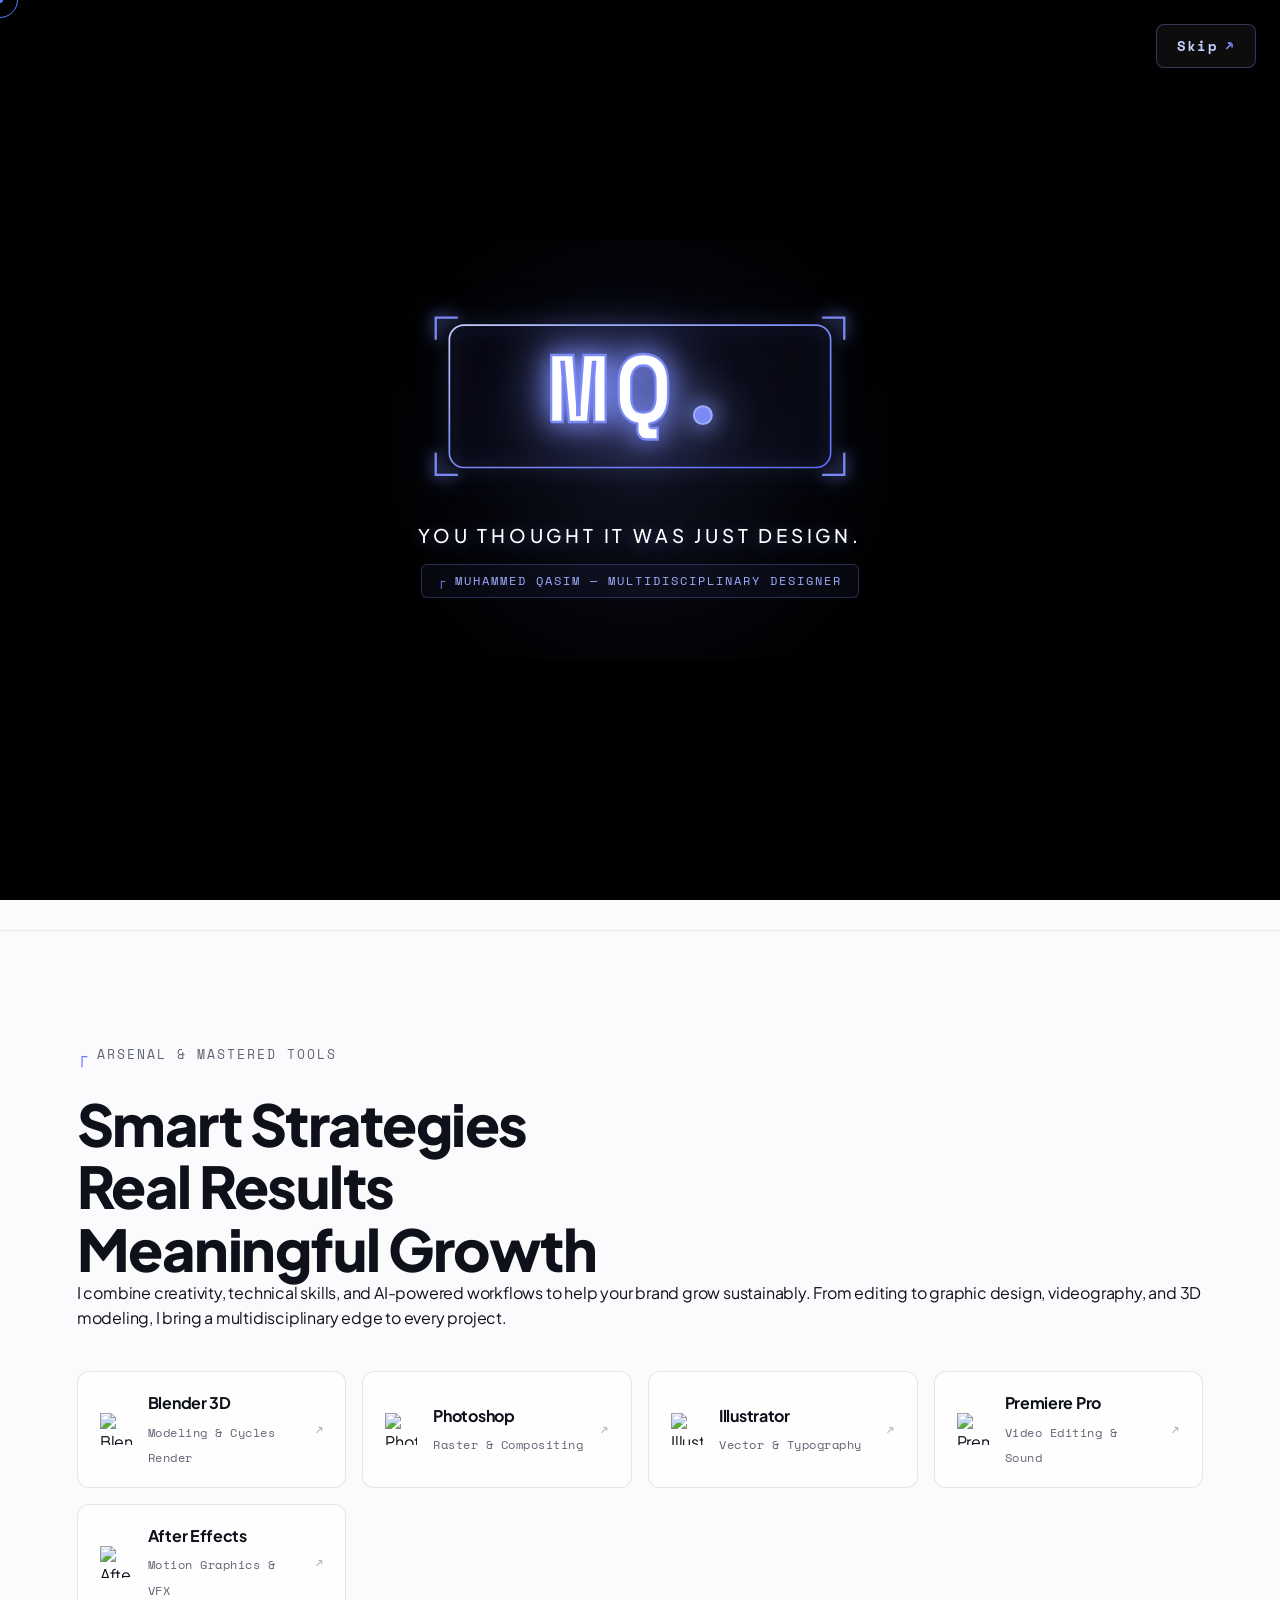
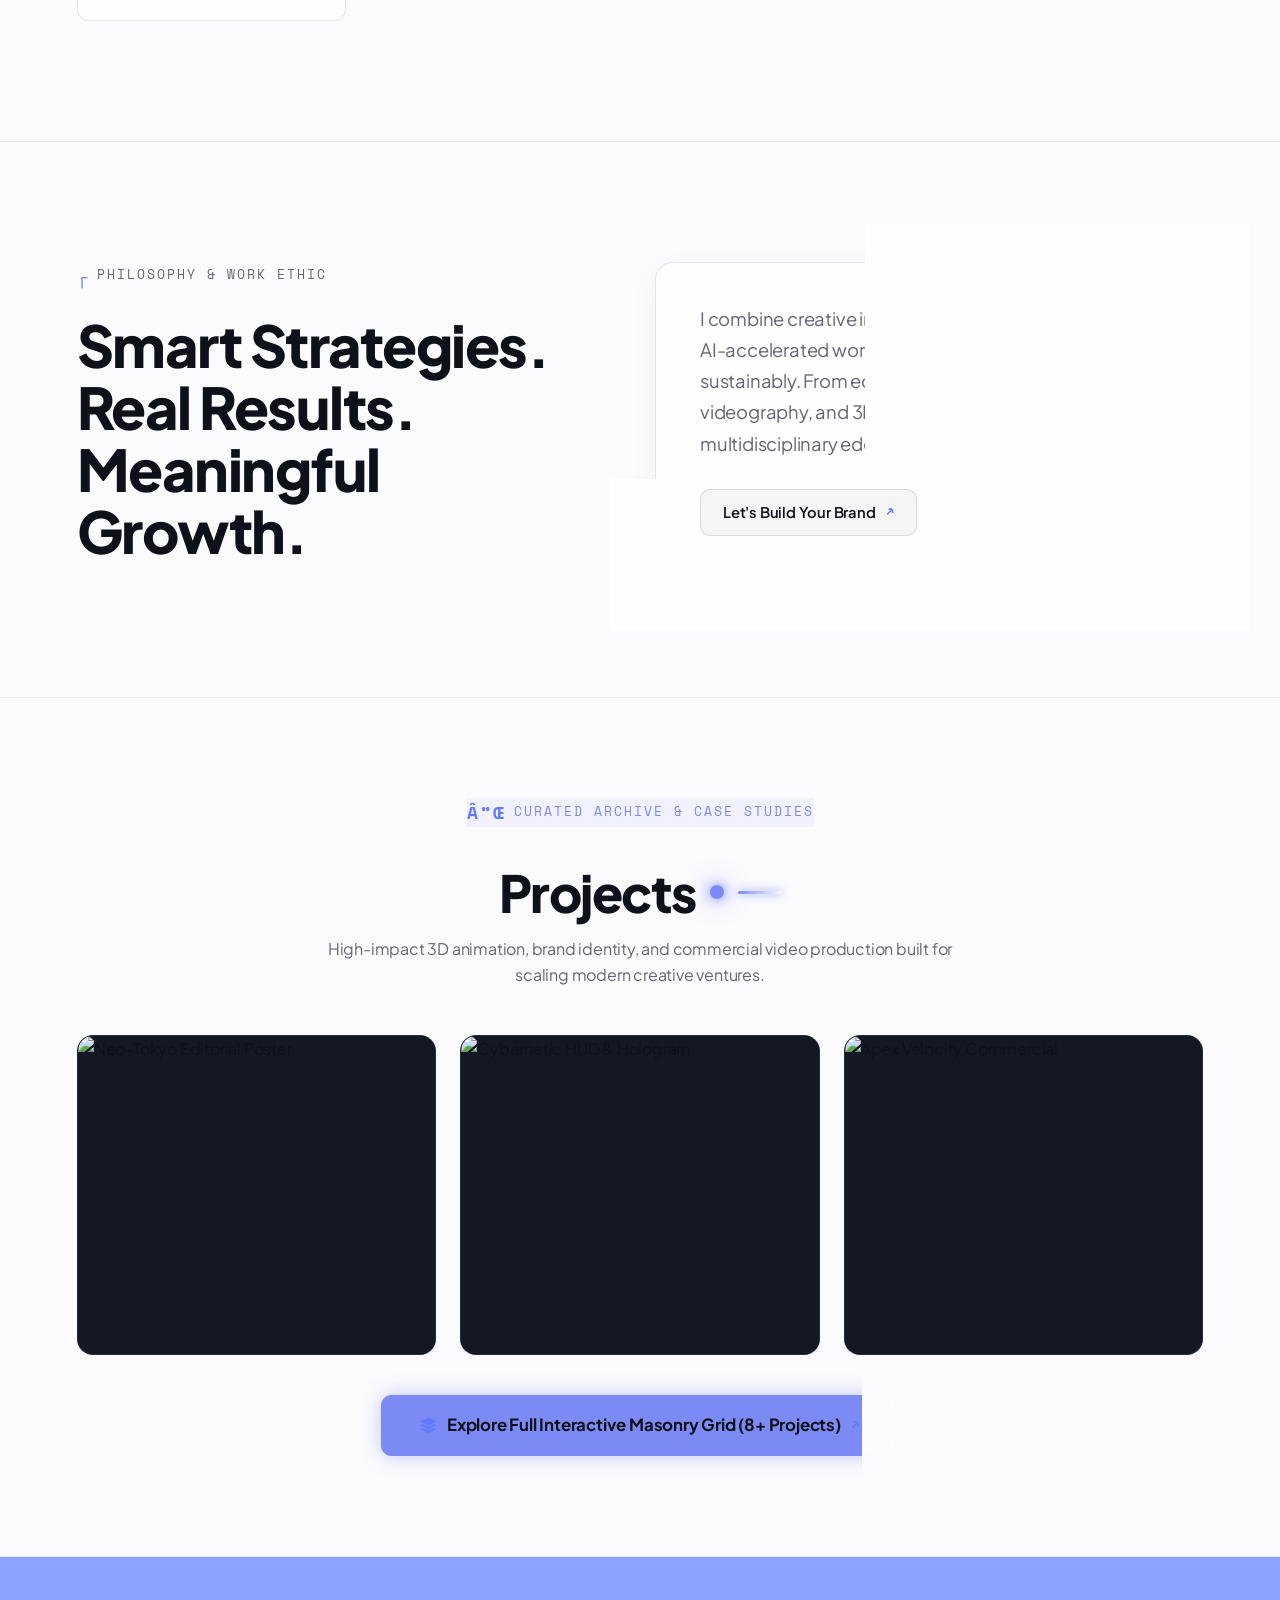
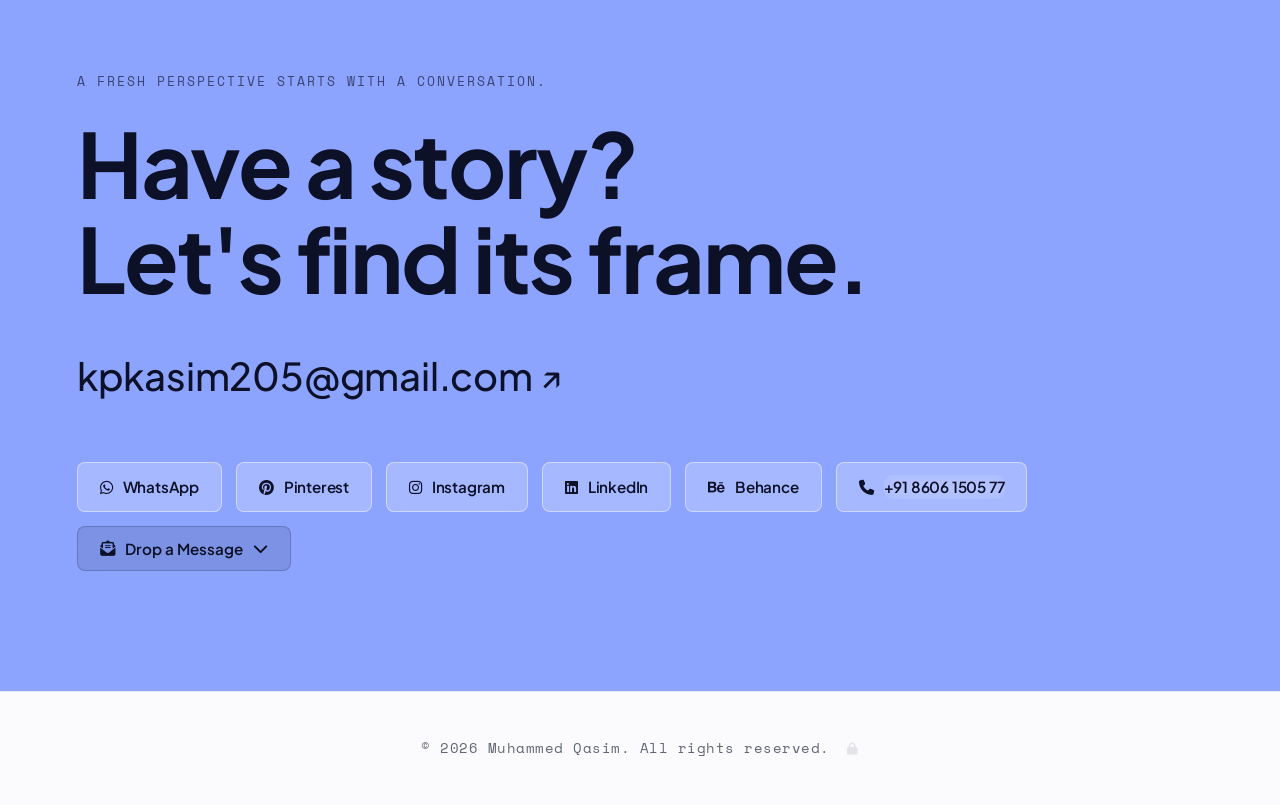
==== commit 6cfeaae4: "Clean contact section: remove arrows and corner icon, add Behance link, remove watermark background," ====
--- a/index.html
+++ b/index.html
@@ -1,4 +1,4 @@
-<!DOCTYPE html>
+﻿<!DOCTYPE html>
 <html lang="en">
 <head>
     <meta charset="UTF-8">
@@ -46,7 +46,7 @@
 
     <!-- Cinematic Laser Intro Overlay -->
     <div id="cinematicIntro" class="cinematic-intro-overlay" aria-label="Cinematic Intro">
-        <button id="skipIntroBtn" class="intro-skip-btn" aria-label="Skip Intro">Skip <span>Ã¢â€ â€”</span></button>
+        <button id="skipIntroBtn" class="intro-skip-btn" aria-label="Skip Intro">Skip <span>&#x2197;</span></button>
         <div class="intro-content-wrap">
             <div class="intro-vector-box">
                 <svg class="intro-laser-svg" viewBox="0 0 420 180" xmlns="http://www.w3.org/2000/svg">
@@ -87,8 +87,8 @@
             <div class="intro-caption-group">
                 <p class="intro-tagline">You thought it was just design.</p>
                 <div class="intro-meta-pill">
-                    <span class="intro-meta-corner">Ã¢â€Å’</span>
-                    <span class="intro-meta-label">MUHAMMED QASIM Ã¢â‚¬â€ MULTIDISCIPLINARY DESIGNER</span>
+                    <span class="intro-meta-corner">&#x250C;</span>
+                    <span class="intro-meta-label">MUHAMMED QASIM &#x2014; MULTIDISCIPLINARY DESIGNER</span>
                 </div>
             </div>
         </div>
@@ -109,14 +109,14 @@
                     <div class="toggle-track"></div>
                     <div class="toggle-knob"><i class="fas fa-sun toggle-icon-light"></i><i class="fas fa-moon toggle-icon-dark"></i></div>
                 </button>
-                <a href="#contact" class="editorial-pill"><i class="fas fa-paper-plane"></i> Get in touch <span>Ã¢â€ â€”</span></a>
+                <a href="#contact" class="editorial-pill"><i class="fas fa-paper-plane"></i> Get in touch <span>&#x2197;</span></a>
             </div>
         </nav>
 
         <div class="hero-content">
             <div class="hero-left fade-up">
                 <div class="section-tag-mono">
-                    <span class="tag-corner">Ã¢â€Å’</span> MUHAMMED QASIM Ã¢â‚¬â€ PORTFOLIO
+                    <span class="tag-corner">&#x250C;</span> MUHAMMED QASIM &#x2014; PORTFOLIO
                 </div>
                 <h1 class="title">Multidisciplinary<br>Designer</h1>
             </div>
@@ -131,7 +131,7 @@
         <div class="vector-cards-grid fade-up" style="transition-delay: 250ms;">
             <div class="vector-card">
                 <div class="vector-card-top">
-                    <span class="vector-corner">Ã¢â€Å’</span>
+                    <span class="vector-corner">&#x250C;</span>
                     <span class="vector-card-idx">DISCIPLINE 01</span>
                 </div>
                 <div class="vector-card-body">
@@ -142,7 +142,7 @@
             </div>
             <div class="vector-card">
                 <div class="vector-card-top">
-                    <span class="vector-corner">Ã¢â€Å’</span>
+                    <span class="vector-corner">&#x250C;</span>
                     <span class="vector-card-idx">DISCIPLINE 02</span>
                 </div>
                 <div class="vector-card-body">
@@ -153,7 +153,7 @@
             </div>
             <div class="vector-card">
                 <div class="vector-card-top">
-                    <span class="vector-corner">Ã¢â€Å’</span>
+                    <span class="vector-corner">&#x250C;</span>
                     <span class="vector-card-idx">DISCIPLINE 03</span>
                 </div>
                 <div class="vector-card-body">
@@ -164,7 +164,7 @@
             </div>
             <div class="vector-card">
                 <div class="vector-card-top">
-                    <span class="vector-corner">Ã¢â€Å’</span>
+                    <span class="vector-corner">&#x250C;</span>
                     <span class="vector-card-idx">DISCIPLINE 04</span>
                 </div>
                 <div class="vector-card-body">
@@ -178,7 +178,7 @@
 
     <!-- Trusted By / Tools Section (Vector Box Grid) -->
     <section class="tools-vector-section container">
-        <div class="section-tag-mono fade-up"><span class="tag-corner">Ã¢â€Å’</span> ARSENAL & MASTERED TOOLS</div>
+        <div class="section-tag-mono fade-up"><span class="tag-corner">&#x250C;</span> ARSENAL & MASTERED TOOLS</div>
         <div class="tools-vector-header fade-up">
             <h2 class="approach-title">Software built for scale.</h2>
             <p class="approach-desc">Industry-standard software mastered across years of design, animation, and rendering workflows.</p>
@@ -190,7 +190,7 @@
                     <h4>Blender 3D</h4>
                     <span>Modeling & Cycles Render</span>
                 </div>
-                <span class="tool-arrow">Ã¢â€ â€”</span>
+                <span class="tool-arrow">&#x2197;</span>
             </div>
             <div class="tool-vector-box">
                 <img src="https://cdn.jsdelivr.net/gh/devicons/devicon@latest/icons/photoshop/photoshop-original.svg" alt="Photoshop">
@@ -198,7 +198,7 @@
                     <h4>Photoshop</h4>
                     <span>Raster & Compositing</span>
                 </div>
-                <span class="tool-arrow">Ã¢â€ â€”</span>
+                <span class="tool-arrow">&#x2197;</span>
             </div>
             <div class="tool-vector-box">
                 <img src="https://cdn.jsdelivr.net/gh/devicons/devicon@latest/icons/illustrator/illustrator-plain.svg" alt="Illustrator">
@@ -206,7 +206,7 @@
                     <h4>Illustrator</h4>
                     <span>Vector & Typography</span>
                 </div>
-                <span class="tool-arrow">Ã¢â€ â€”</span>
+                <span class="tool-arrow">&#x2197;</span>
             </div>
             <div class="tool-vector-box">
                 <img src="https://cdn.jsdelivr.net/gh/devicons/devicon@latest/icons/premierepro/premierepro-original.svg" alt="Premiere Pro">
@@ -214,7 +214,7 @@
                     <h4>Premiere Pro</h4>
                     <span>Video Editing & Sound</span>
                 </div>
-                <span class="tool-arrow">Ã¢â€ â€”</span>
+                <span class="tool-arrow">&#x2197;</span>
             </div>
             <div class="tool-vector-box">
                 <img src="https://cdn.jsdelivr.net/gh/devicons/devicon@latest/icons/aftereffects/aftereffects-original.svg" alt="After Effects">
@@ -222,7 +222,7 @@
                     <h4>After Effects</h4>
                     <span>Motion Graphics & VFX</span>
                 </div>
-                <span class="tool-arrow">Ã¢â€ â€”</span>
+                <span class="tool-arrow">&#x2197;</span>
             </div>
         </div>
     </section>
@@ -230,14 +230,14 @@
     <!-- About / Approach Section -->
     <section id="about" class="approach-section container">
         <div class="approach-left fade-up">
-            <div class="section-tag-mono"><span class="tag-corner">Ã¢â€Å’</span> PHILOSOPHY & WORK ETHIC</div>
+            <div class="section-tag-mono"><span class="tag-corner">&#x250C;</span> PHILOSOPHY & WORK ETHIC</div>
             <h2 class="approach-title">Smart Strategies.<br>Real Results.<br>Meaningful Growth.</h2>
         </div>
         <div class="approach-right fade-up" style="transition-delay: 200ms;">
             <div class="vector-narrative-box">
                 <p class="approach-desc">I combine creative intuition, technical precision, and AI-accelerated workflows to help your brand grow sustainably. From editing to graphic design, videography, and 3D modeling, I bring a multidisciplinary edge to every single deliverable.</p>
                 <div class="approach-cta">
-                    <a href="#contact" class="editorial-pill">Let's Build Your Brand <span>Ã¢â€ â€”</span></a>
+                    <a href="#contact" class="editorial-pill">Let's Build Your Brand <span>&#x2197;</span></a>
                 </div>
             </div>
         </div>
@@ -246,7 +246,7 @@
     <!-- Projects Section -->
     <section id="projects" class="projects-section container text-center" style="padding-top: 100px; padding-bottom: 100px;">
         <div class="section-tag-mono fade-up js-featured-badge" style="color: #7B8AF4; border-color: rgba(123, 138, 244, 0.3); background: rgba(123, 138, 244, 0.08); display: inline-flex; align-items: center; gap: 8px;">
-            <span class="tag-corner">â”Œ</span> SELECTED ARCHIVE & PRODUCTIONS
+            <span class="tag-corner">&#x250C;</span> SELECTED ARCHIVE & PRODUCTIONS
         </div>
 
         <div class="fade-up" style="display: flex; align-items: center; justify-content: center; gap: 14px; margin-top: 14px; margin-bottom: 16px; flex-wrap: wrap;">
@@ -271,7 +271,7 @@
                 <div class="mq-glass-overlay">
                     <div style="display: flex; justify-content: space-between; align-items: center;">
                         <span style="font-family: var(--font-mono); font-size: 11px; letter-spacing: 0.1em; text-transform: uppercase; color: rgba(255,255,255,0.7); background: rgba(255,255,255,0.1); padding: 4px 10px; border-radius: 20px;">3:4 Portrait</span>
-                        <div style="width: 32px; height: 32px; border-radius: 50%; background: rgba(123,138,244,0.2); border: 1px solid rgba(123,138,244,0.4); display: flex; align-items: center; justify-content: center; color: #7B8AF4;">â†—</div>
+                        <div style="width: 32px; height: 32px; border-radius: 50%; background: rgba(123,138,244,0.2); border: 1px solid rgba(123,138,244,0.4); display: flex; align-items: center; justify-content: center; color: #7B8AF4;">&#x2197;</div>
                     </div>
                     <div class="mq-center-logo">
                         <div class="mq-center-logo-inner">
@@ -292,7 +292,7 @@
                 <div class="mq-glass-overlay">
                     <div style="display: flex; justify-content: space-between; align-items: center;">
                         <span style="font-family: var(--font-mono); font-size: 11px; letter-spacing: 0.1em; text-transform: uppercase; color: rgba(255,255,255,0.7); background: rgba(255,255,255,0.1); padding: 4px 10px; border-radius: 20px;">3:4 Portrait</span>
-                        <div style="width: 32px; height: 32px; border-radius: 50%; background: rgba(123,138,244,0.2); border: 1px solid rgba(123,138,244,0.4); display: flex; align-items: center; justify-content: center; color: #7B8AF4;">â†—</div>
+                        <div style="width: 32px; height: 32px; border-radius: 50%; background: rgba(123,138,244,0.2); border: 1px solid rgba(123,138,244,0.4); display: flex; align-items: center; justify-content: center; color: #7B8AF4;">&#x2197;</div>
                     </div>
                     <div class="mq-center-logo">
                         <div class="mq-center-logo-inner">
@@ -313,7 +313,7 @@
                 <div class="mq-glass-overlay">
                     <div style="display: flex; justify-content: space-between; align-items: center;">
                         <span style="font-family: var(--font-mono); font-size: 11px; letter-spacing: 0.1em; text-transform: uppercase; color: rgba(255,255,255,0.7); background: rgba(255,255,255,0.1); padding: 4px 10px; border-radius: 20px;">16:9 Landscape</span>
-                        <div style="width: 32px; height: 32px; border-radius: 50%; background: rgba(123,138,244,0.2); border: 1px solid rgba(123,138,244,0.4); display: flex; align-items: center; justify-content: center; color: #7B8AF4;">â†—</div>
+                        <div style="width: 32px; height: 32px; border-radius: 50%; background: rgba(123,138,244,0.2); border: 1px solid rgba(123,138,244,0.4); display: flex; align-items: center; justify-content: center; color: #7B8AF4;">&#x2197;</div>
                     </div>
                     <div class="mq-center-logo">
                         <div class="mq-center-logo-inner">
@@ -331,23 +331,16 @@
 
         <div class="fade-up">
             <a href="works.html" class="editorial-pill" style="padding: 16px 38px; font-size: 1.05rem; background: #7B8AF4; color: #0F111A; border-color: #7B8AF4; box-shadow: 0 0 20px rgba(123, 138, 244, 0.45); font-weight: 700;">
-                <i class="fas fa-layer-group"></i> Explore Full Interactive Masonry Grid (8+ Projects) <span>Ã¢â€ â€”</span>
+                <i class="fas fa-layer-group"></i> Explore Full Interactive Masonry Grid (8+ Projects) <span>&#x2197;</span>
             </a>
         </div>
     </section>
 
     <!-- Editorial Contact Section (Have a story? Let's find its frame.) -->
     <section id="contact" class="editorial-contact-section">
-        <div class="editorial-watermark" aria-hidden="true">
-            <svg viewBox="0 0 400 400" fill="none" xmlns="http://www.w3.org/2000/svg">
-                <path d="M350 50L130 200L350 350" stroke="rgba(255,255,255,0.22)" stroke-width="38" stroke-linecap="round" stroke-linejoin="round"/>
-                <path d="M130 200H370" stroke="rgba(255,255,255,0.22)" stroke-width="38" stroke-linecap="round"/>
-            </svg>
-        </div>
-
         <div class="editorial-contact-container">
             <div class="section-tag-mono dark-tag fade-up">
-                <span class="tag-corner">Ã¢â€Å’</span> A FRESH PERSPECTIVE STARTS WITH A CONVERSATION.
+                A FRESH PERSPECTIVE STARTS WITH A CONVERSATION.
             </div>
             
             <h2 class="editorial-headline fade-up" style="transition-delay: 100ms;">
@@ -356,25 +349,28 @@
             
             <div class="fade-up" style="transition-delay: 150ms;">
                 <a href="mailto:kpkasim205@gmail.com" class="editorial-email-link">
-                    kpkasim205@gmail.com <span class="external-arrow">Ã¢â€ â€”</span>
+                    kpkasim205@gmail.com <span class="external-arrow">&#x2197;</span>
                 </a>
             </div>
 
             <div class="editorial-buttons-row fade-up" style="transition-delay: 200ms;">
                 <a href="https://wa.me/918606150577" target="_blank" class="editorial-pill js-profile-whatsapp">
-                    <i class="fab fa-whatsapp"></i> WhatsApp <span>Ã¢â€ â€”</span>
+                    <i class="fab fa-whatsapp"></i> WhatsApp
                 </a>
                 <a href="https://pin.it/5X84F8n4U" target="_blank" class="editorial-pill js-profile-pinterest">
-                    <i class="fab fa-pinterest"></i> Pinterest <span>Ã¢â€ â€”</span>
+                    <i class="fab fa-pinterest"></i> Pinterest
                 </a>
                 <a href="https://instagram.com/mq_ads_" target="_blank" class="editorial-pill js-profile-instagram">
-                    <i class="fab fa-instagram"></i> Instagram <span>Ã¢â€ â€”</span>
+                    <i class="fab fa-instagram"></i> Instagram
                 </a>
                 <a href="https://linkedin.com/in/MQ-Ads" target="_blank" class="editorial-pill js-profile-linkedin">
-                    <i class="fab fa-linkedin"></i> LinkedIn <span>Ã¢â€ â€”</span>
+                    <i class="fab fa-linkedin"></i> LinkedIn
+                </a>
+                <a href="https://www.behance.net/mq_ads" target="_blank" class="editorial-pill js-profile-behance">
+                    <i class="fab fa-behance"></i> Behance
                 </a>
                 <a href="tel:+918606150577" class="editorial-pill js-profile-phone">
-                    <i class="fas fa-phone"></i> <span class="js-phone-text">+91 8606 1505 77</span> <span class="pill-arrow">Ã¢â€ â€”</span>
+                    <i class="fas fa-phone"></i> <span class="js-phone-text">+91 8606 1505 77</span>
                 </a>
                 <button type="button" id="toggleDirectMsg" class="editorial-pill editorial-form-toggle-btn">
                     <i class="fas fa-envelope-open-text"></i> Drop a Message <i class="fas fa-chevron-down" id="formToggleArrow"></i>
--- a/style.css
+++ b/style.css
@@ -606,18 +606,6 @@
     overflow: hidden;
 }
 
-.editorial-watermark {
-    position: absolute;
-    right: 4%;
-    top: 50%;
-    transform: translateY(-50%);
-    width: 480px;
-    height: 480px;
-    pointer-events: none;
-    opacity: 0.35;
-    z-index: 1;
-}
-
 .editorial-contact-container {
     max-width: 1350px;
     margin: 0 auto;
@@ -704,18 +692,6 @@
     border-color: rgba(255, 255, 255, 0.8);
     color: #0d1127 !important;
 }
-.editorial-contact-section .editorial-pill span.pill-arrow,
-.editorial-contact-section .editorial-pill span:last-child {
-    font-size: 0.85em;
-    color: #0d1127 !important;
-    transition: transform 0.3s;
-}
-.editorial-contact-section .editorial-pill:hover span.pill-arrow,
-.editorial-contact-section .editorial-pill:hover span:last-child {
-    transform: translate(2px, -2px);
-    color: #0d1127 !important;
-}
-
 .editorial-form-toggle-btn {
     background: rgba(13, 17, 39, 0.12) !important;
     border-color: rgba(13, 17, 39, 0.2) !important;
@@ -797,9 +773,6 @@
 }
 
 @media (max-width: 900px) {
-    .editorial-watermark {
-        display: none;
-    }
     .editorial-contact-section {
         padding: 80px 6% 90px;
     }
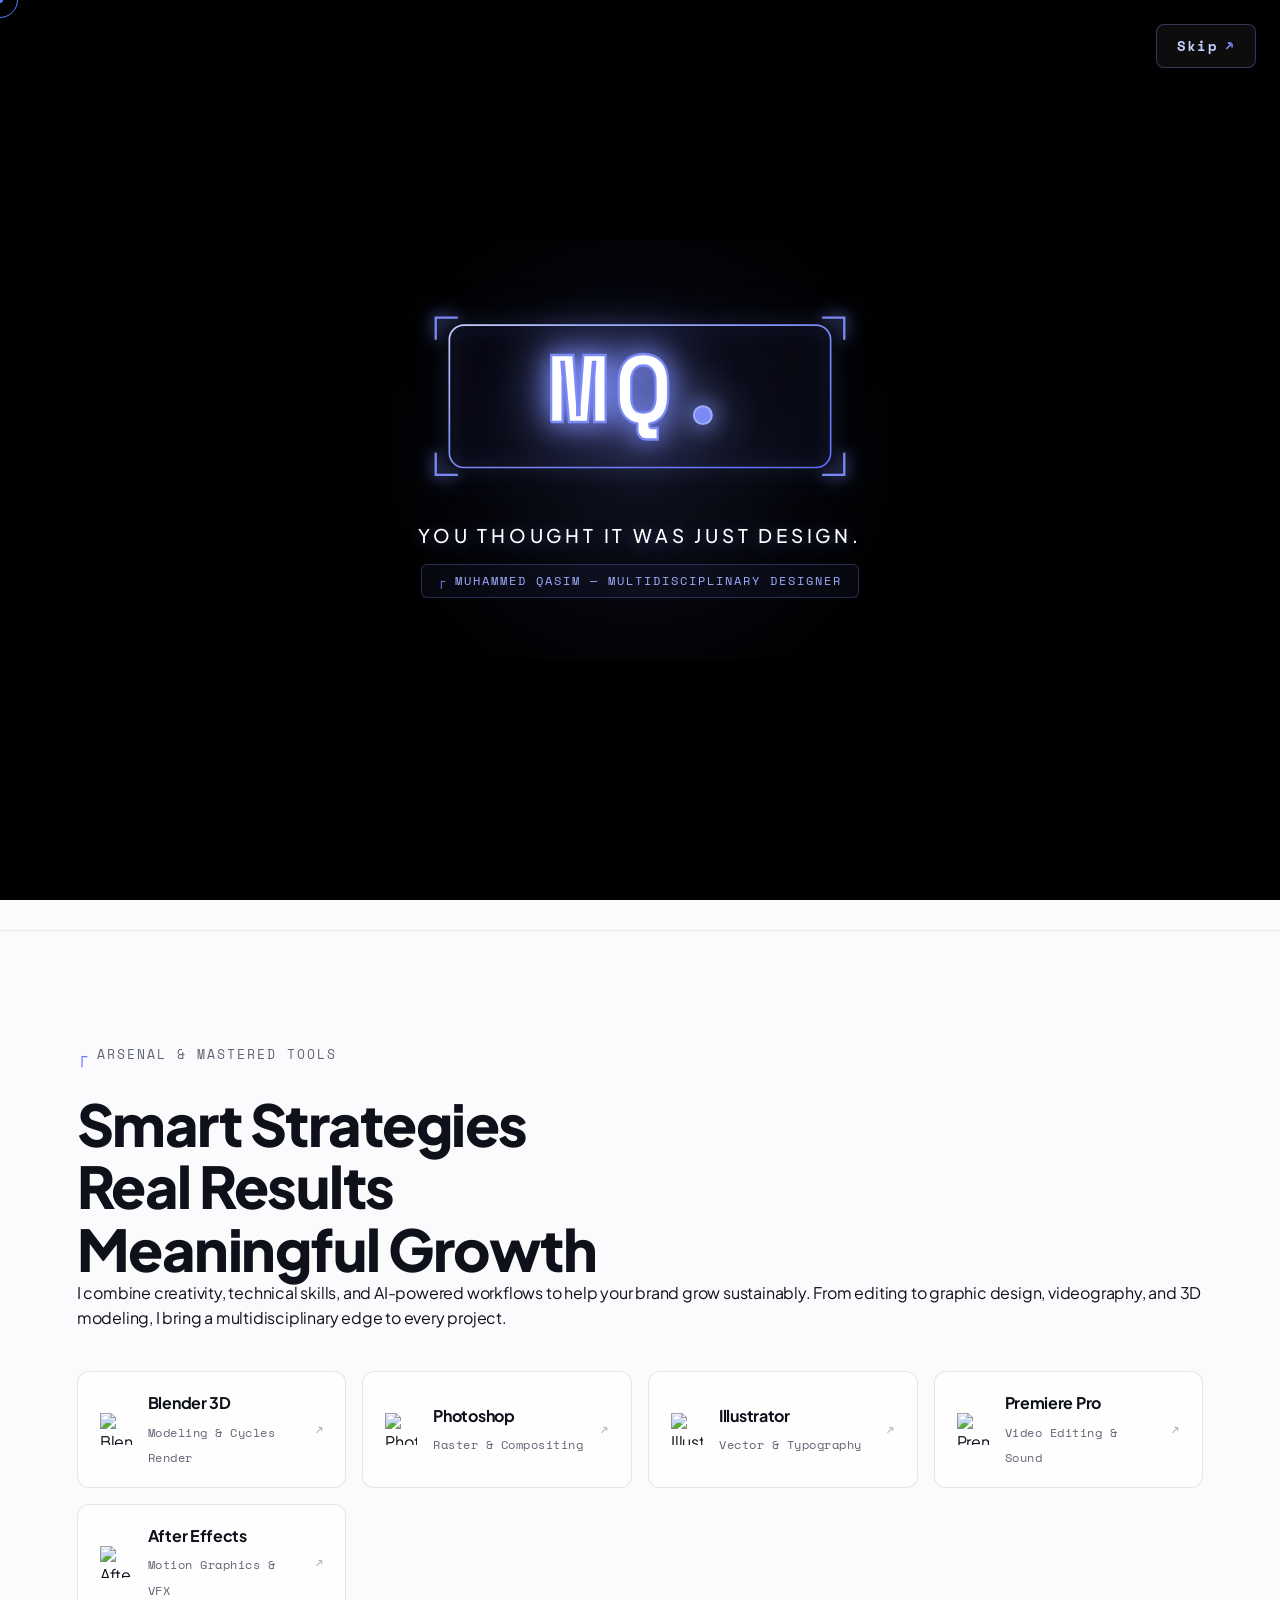
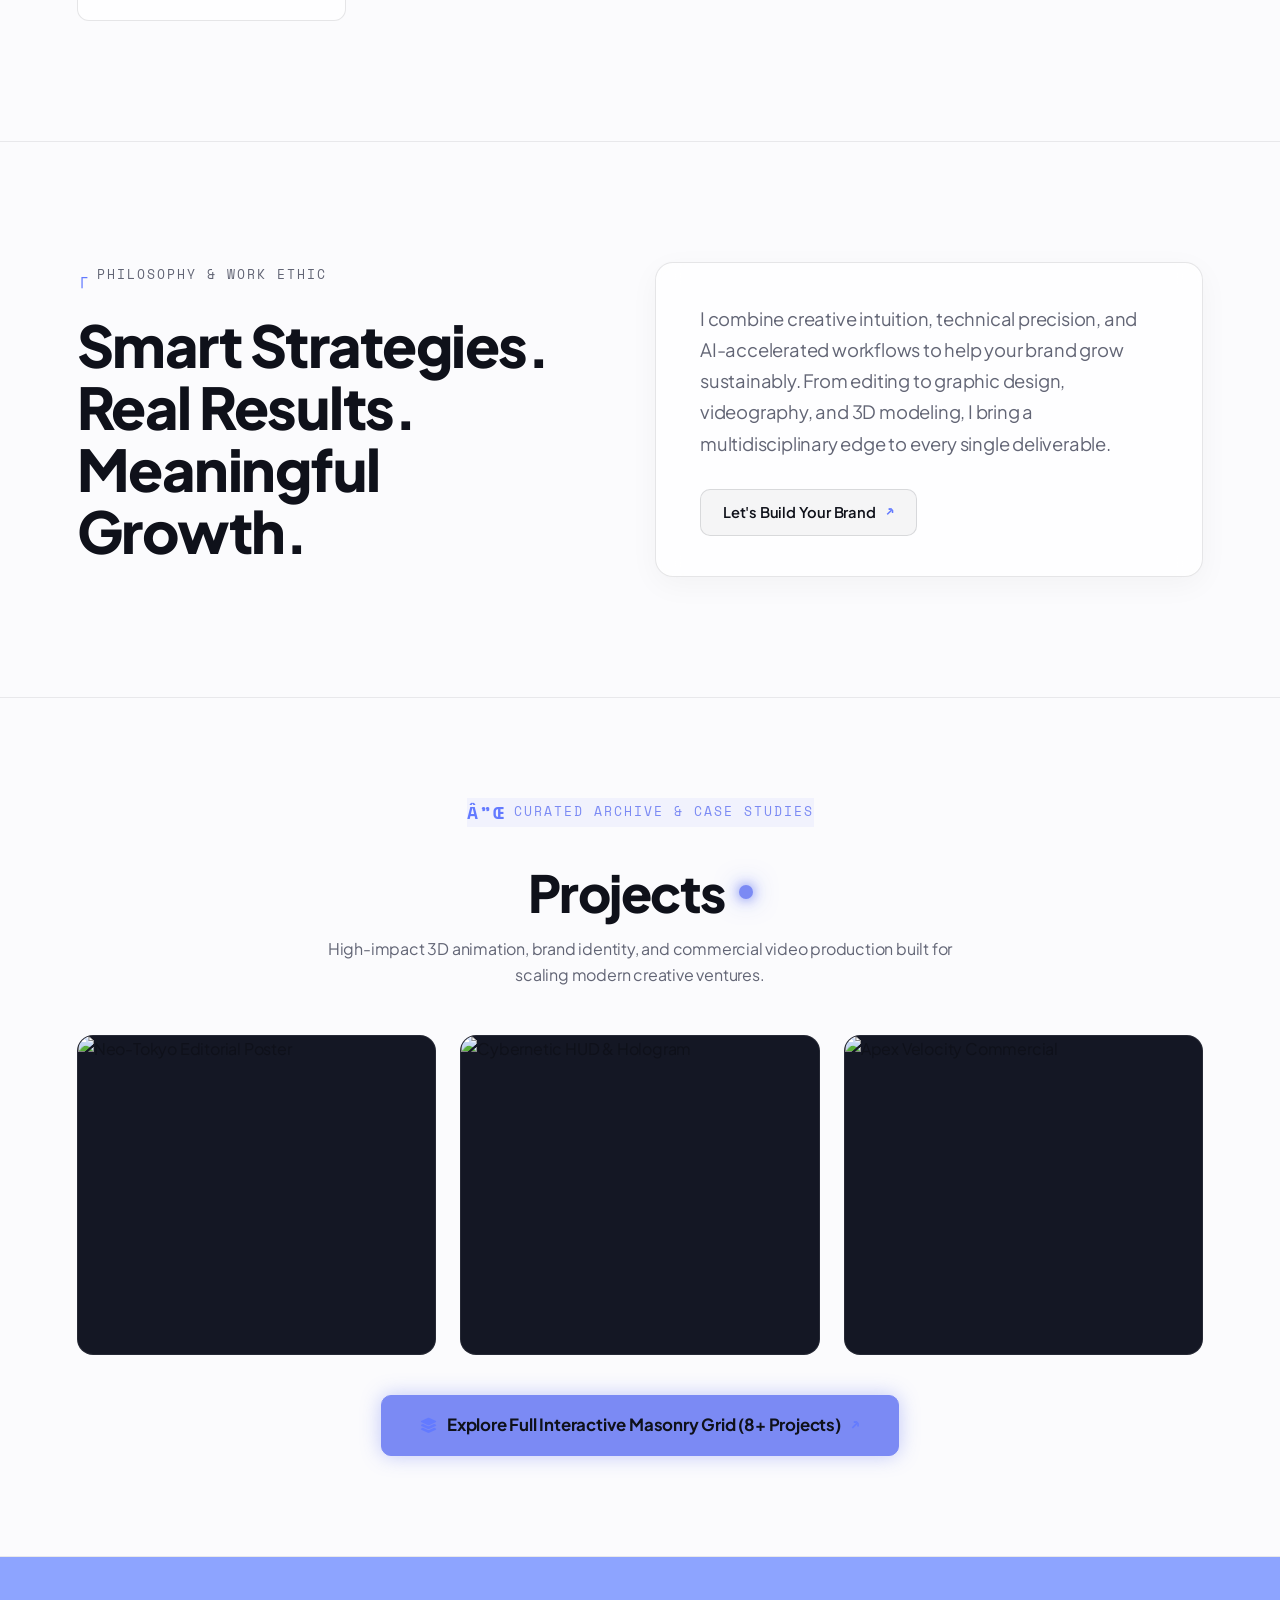
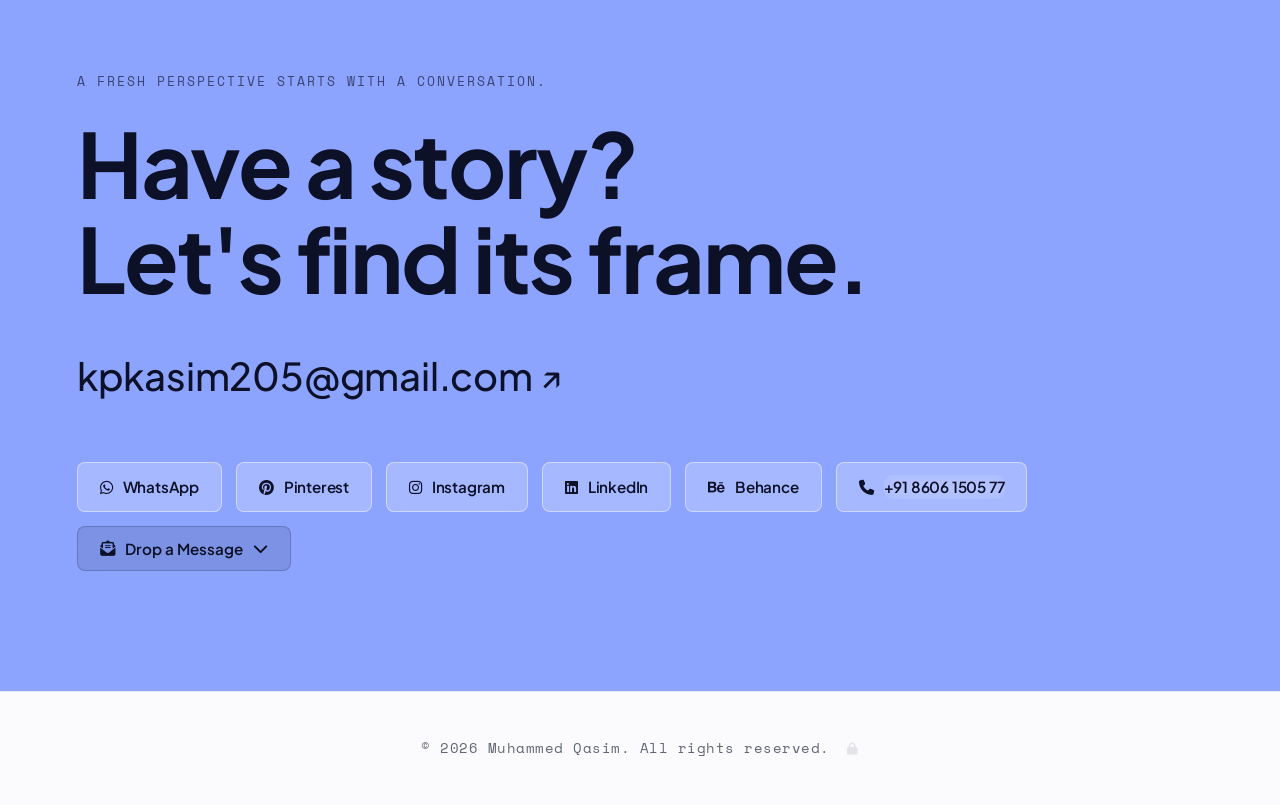
==== commit 744bf5e4: "Fix video modal popup sizing, remove neon line accent after Projects, and fix Behance case study emb" ====
--- a/index.html
+++ b/index.html
@@ -1,4 +1,4 @@
-﻿<!DOCTYPE html>
+<!DOCTYPE html>
 <html lang="en">
 <head>
     <meta charset="UTF-8">
@@ -255,8 +255,6 @@
             </h2>
             <!-- Glowing Neon Blue (#7B8AF4) Dot Accent -->
             <span style="width: 14px; height: 14px; background-color: #7B8AF4; border-radius: 50%; display: inline-block; box-shadow: 0 0 12px #7B8AF4, 0 0 24px rgba(123, 138, 244, 0.85); animation: neonDotPulse 2.2s infinite ease-in-out;" aria-label="Glowing accent dot"></span>
-            <!-- Glowing Neon Blue (#7B8AF4) Line Accent -->
-            <span style="width: 44px; height: 3px; background: linear-gradient(90deg, #7B8AF4, transparent); border-radius: 3px; display: inline-block; box-shadow: 0 0 10px #7B8AF4;" aria-label="Glowing accent line"></span>
         </div>
 
         <p class="approach-desc fade-up js-featured-subtitle" style="max-width: 660px; margin: 0 auto 3rem; color: var(--text-gray);">
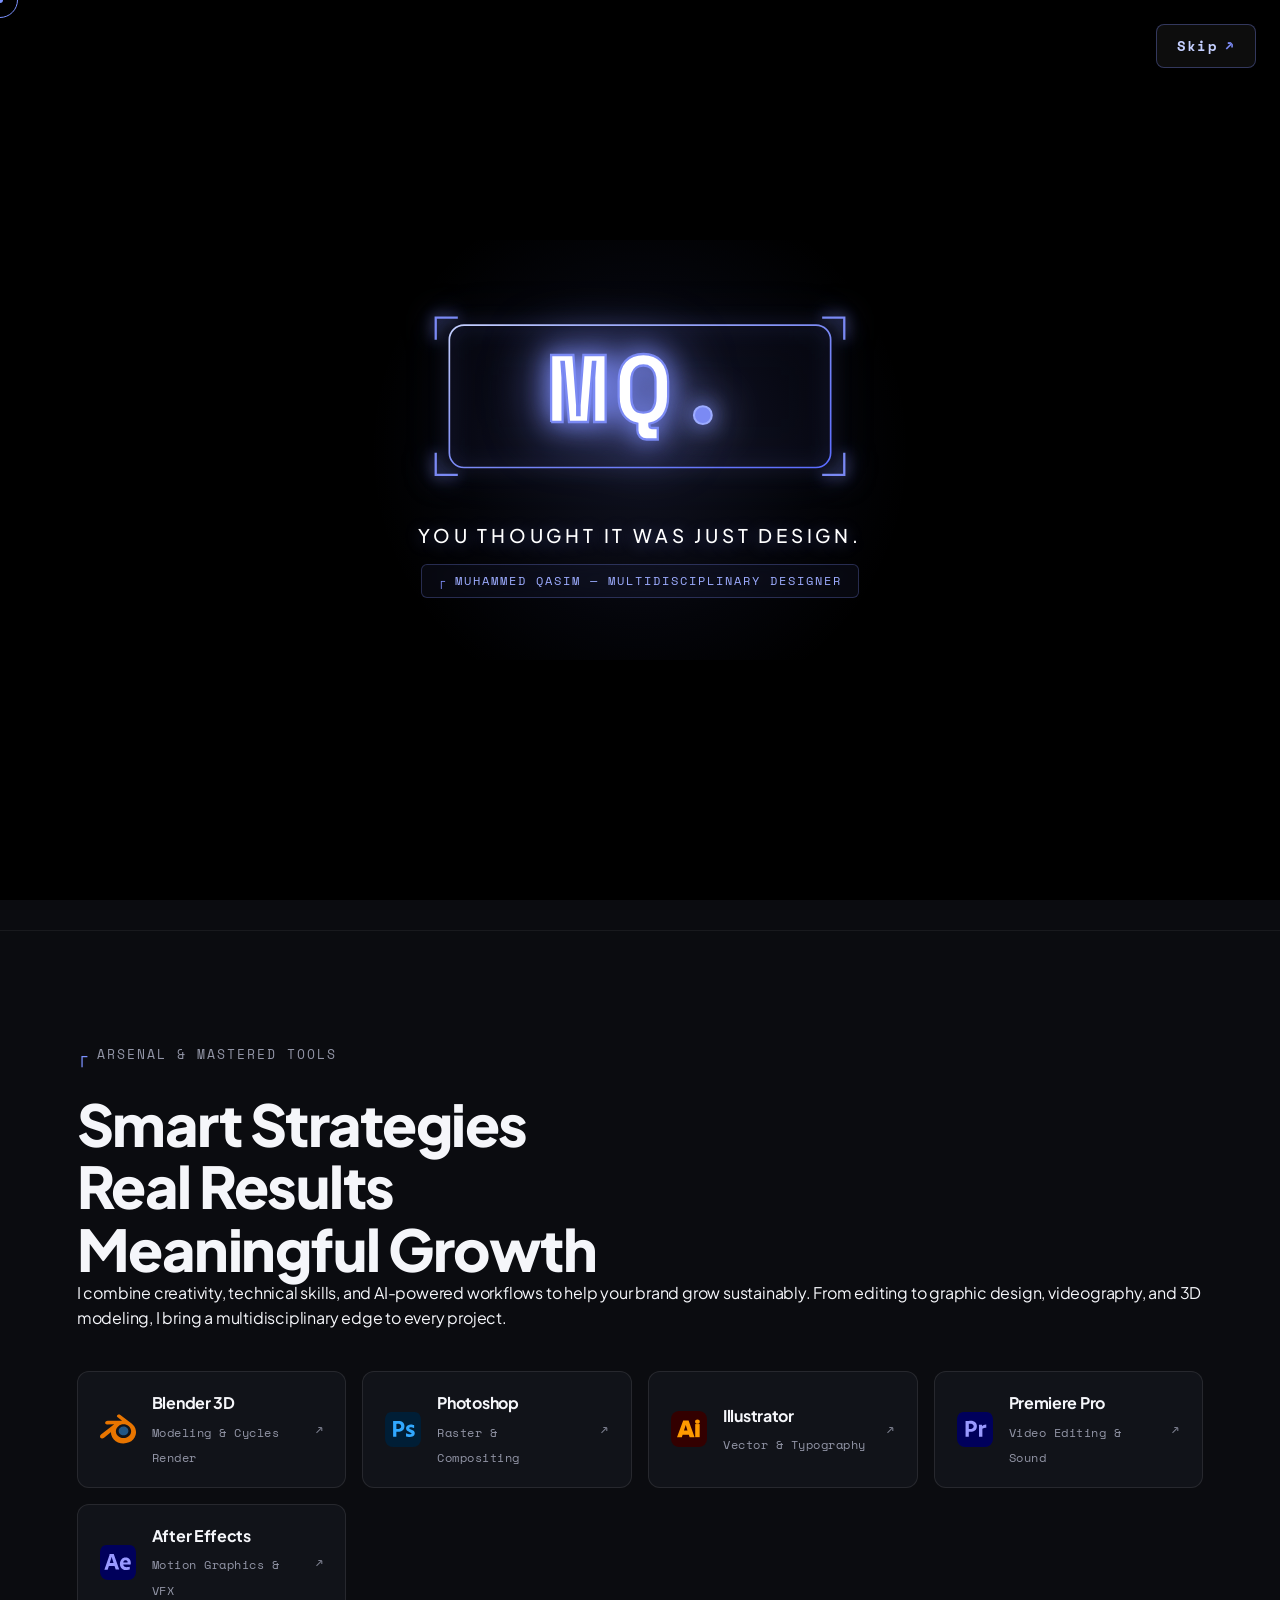
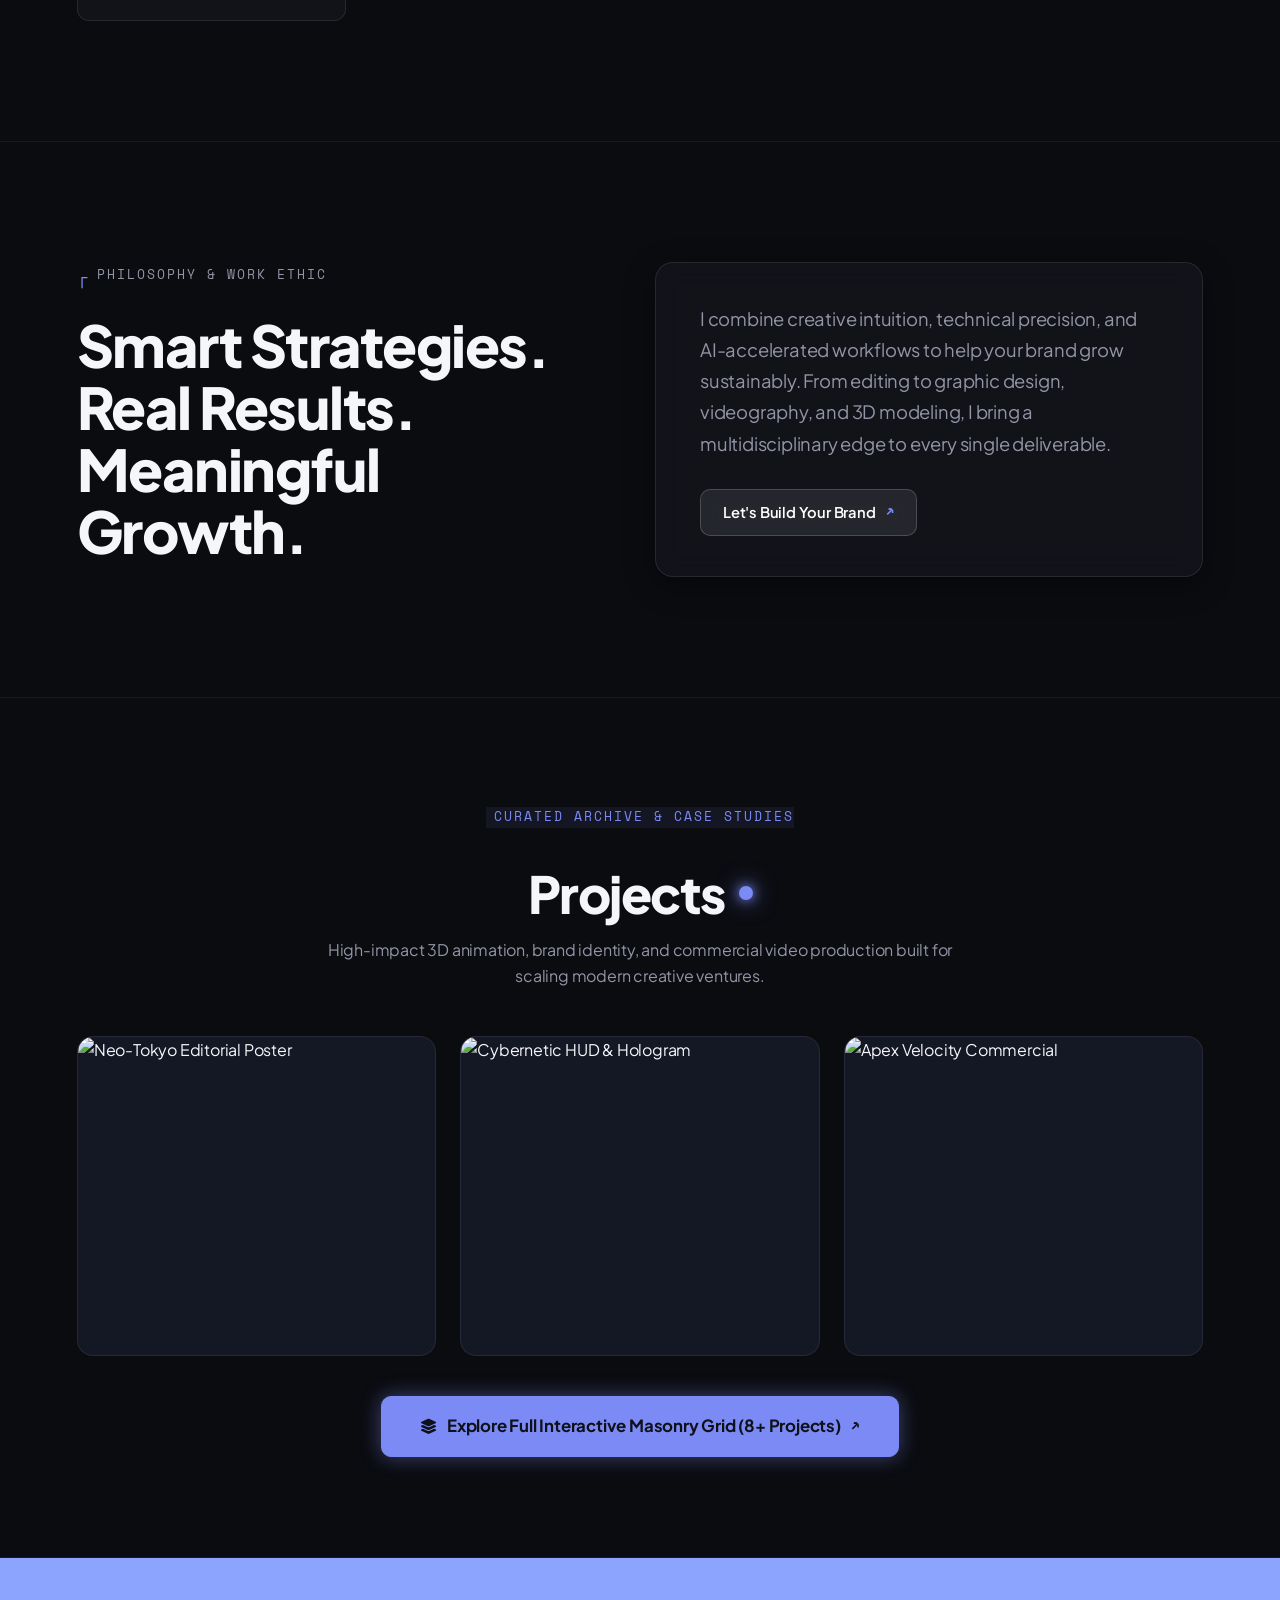
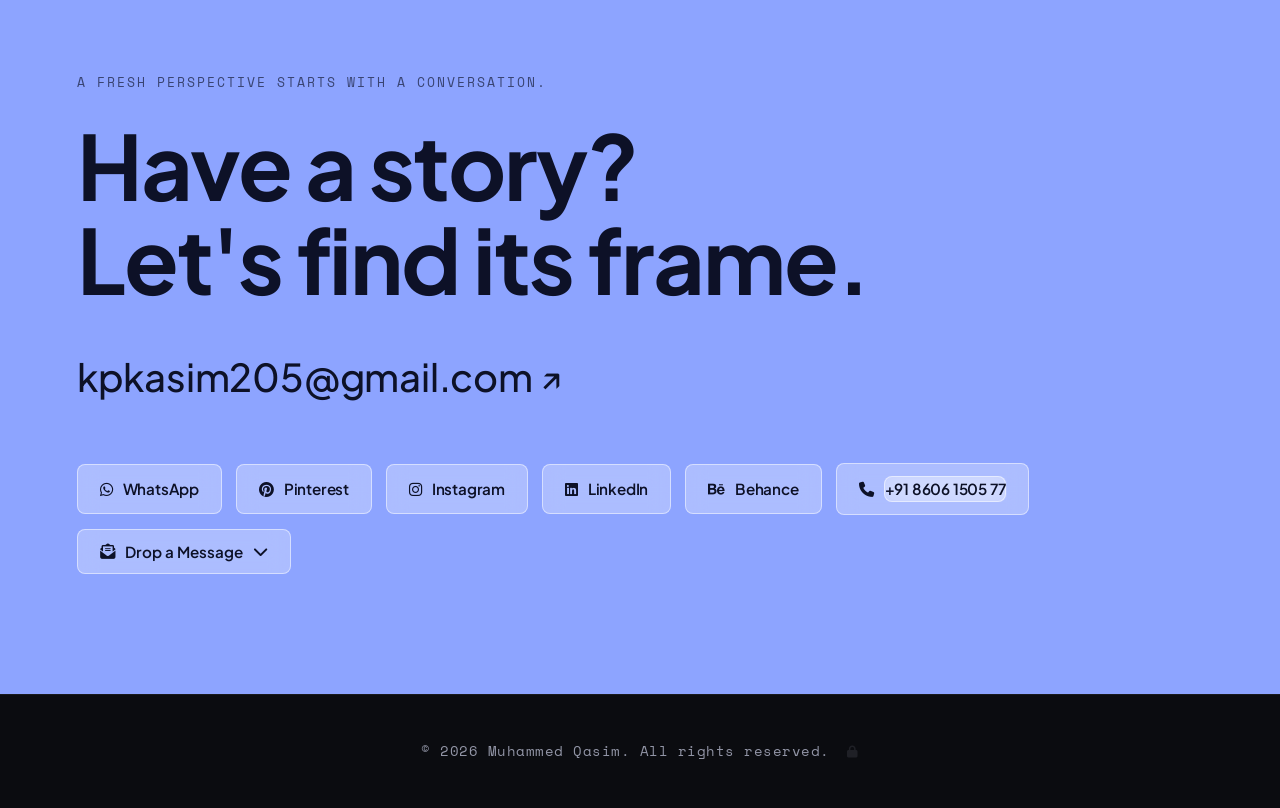
==== commit 0d6f2cd6: "Replace tools with original Adobe CC & Blender icons and fix dark mode bugs" ====
--- a/index.html
+++ b/index.html
@@ -1,9 +1,20 @@
 <!DOCTYPE html>
-<html lang="en">
+<html lang="en" data-theme="dark">
 <head>
     <meta charset="UTF-8">
     <meta name="viewport" content="width=device-width, initial-scale=1.0, viewport-fit=cover">
     <title>Muhammed Qasim | Multidisciplinary Designer</title>
+
+    <script>
+        (function() {
+            var theme = localStorage.getItem('theme') || 'dark';
+            if (theme === 'dark') {
+                document.documentElement.setAttribute('data-theme', 'dark');
+            } else {
+                document.documentElement.removeAttribute('data-theme');
+            }
+        })();
+    </script>
 
     <!-- Mobile Web App & Theme Color (Matches dark & light mode seamlessly) -->
     <meta name="theme-color" content="#0b0c10" media="(prefers-color-scheme: dark)">
@@ -185,7 +196,7 @@
         </div>
         <div class="tools-vector-grid fade-up" style="transition-delay: 150ms;">
             <div class="tool-vector-box">
-                <img src="https://cdn.jsdelivr.net/gh/devicons/devicon@latest/icons/blender/blender-original.svg" alt="Blender">
+                <img src="assets/icons/blender.svg" alt="Blender">
                 <div class="tool-meta">
                     <h4>Blender 3D</h4>
                     <span>Modeling & Cycles Render</span>
@@ -193,7 +204,7 @@
                 <span class="tool-arrow">&#x2197;</span>
             </div>
             <div class="tool-vector-box">
-                <img src="https://cdn.jsdelivr.net/gh/devicons/devicon@latest/icons/photoshop/photoshop-original.svg" alt="Photoshop">
+                <img src="assets/icons/photoshop.svg" alt="Photoshop">
                 <div class="tool-meta">
                     <h4>Photoshop</h4>
                     <span>Raster & Compositing</span>
@@ -201,7 +212,7 @@
                 <span class="tool-arrow">&#x2197;</span>
             </div>
             <div class="tool-vector-box">
-                <img src="https://cdn.jsdelivr.net/gh/devicons/devicon@latest/icons/illustrator/illustrator-plain.svg" alt="Illustrator">
+                <img src="assets/icons/illustrator.svg" alt="Illustrator">
                 <div class="tool-meta">
                     <h4>Illustrator</h4>
                     <span>Vector & Typography</span>
@@ -209,7 +220,7 @@
                 <span class="tool-arrow">&#x2197;</span>
             </div>
             <div class="tool-vector-box">
-                <img src="https://cdn.jsdelivr.net/gh/devicons/devicon@latest/icons/premierepro/premierepro-original.svg" alt="Premiere Pro">
+                <img src="assets/icons/premiere.svg" alt="Premiere Pro">
                 <div class="tool-meta">
                     <h4>Premiere Pro</h4>
                     <span>Video Editing & Sound</span>
@@ -217,7 +228,7 @@
                 <span class="tool-arrow">&#x2197;</span>
             </div>
             <div class="tool-vector-box">
-                <img src="https://cdn.jsdelivr.net/gh/devicons/devicon@latest/icons/aftereffects/aftereffects-original.svg" alt="After Effects">
+                <img src="assets/icons/aftereffects.svg" alt="After Effects">
                 <div class="tool-meta">
                     <h4>After Effects</h4>
                     <span>Motion Graphics & VFX</span>
@@ -328,7 +339,7 @@
         </div>
 
         <div class="fade-up">
-            <a href="works.html" class="editorial-pill" style="padding: 16px 38px; font-size: 1.05rem; background: #7B8AF4; color: #0F111A; border-color: #7B8AF4; box-shadow: 0 0 20px rgba(123, 138, 244, 0.45); font-weight: 700;">
+            <a href="works.html" class="editorial-pill btn-featured-explore" style="padding: 16px 38px; font-size: 1.05rem; background: #7B8AF4; color: #0F111A; border-color: #7B8AF4; box-shadow: 0 0 20px rgba(123, 138, 244, 0.45); font-weight: 700;">
                 <i class="fas fa-layer-group"></i> Explore Full Interactive Masonry Grid (8+ Projects) <span>&#x2197;</span>
             </a>
         </div>
--- a/style.css
+++ b/style.css
@@ -41,6 +41,8 @@
     --glass-bg: rgba(255, 255, 255, 0.6);
     --glass-border: rgba(15, 17, 26, 0.1);
     --glass-shadow: rgba(0, 0, 0, 0.04);
+    --input-bg: rgba(255, 255, 255, 0.9);
+    --input-border: rgba(15, 17, 26, 0.15);
     --font-sans: 'Plus Jakarta Sans', -apple-system, BlinkMacSystemFont, 'Segoe UI', Roboto, sans-serif;
     --font-mono: 'Space Mono', 'SF Mono', 'Fira Code', Menlo, monospace;
     --transition: all 0.35s cubic-bezier(0.2, 0.8, 0.2, 1);
@@ -62,6 +64,8 @@
     --glass-bg: rgba(25, 27, 36, 0.5);
     --glass-border: rgba(255, 255, 255, 0.1);
     --glass-shadow: rgba(0, 0, 0, 0.4);
+    --input-bg: rgba(22, 24, 31, 0.85);
+    --input-border: rgba(255, 255, 255, 0.14);
 }
 
 body {
@@ -75,6 +79,7 @@
     padding-right: env(safe-area-inset-right);
     min-height: 100vh;
     min-height: 100dvh;
+    transition: background-color 0.35s ease, color 0.35s ease;
 }
 
 html {
@@ -187,7 +192,7 @@
     font-size: 0.85rem;
 }
 [data-theme="dark"] .toggle-knob {
-    transform: translateX(30px);
+    transform: translateX(32px);
 }
 
 .toggle-icon-dark { display: none !important; }
@@ -486,9 +491,15 @@
     box-shadow: 0 10px 25px var(--glass-shadow);
 }
 .tool-vector-box img {
-    width: 32px;
-    height: 32px;
+    width: 36px;
+    height: 36px;
+    object-fit: contain;
     flex-shrink: 0;
+    border-radius: 8px;
+    transition: transform 0.3s ease;
+}
+.tool-vector-box:hover img {
+    transform: scale(1.08);
 }
 .tool-meta h4 {
     font-size: 1rem;
@@ -508,13 +519,17 @@
     font-family: var(--font-mono);
     font-size: 0.9rem;
     color: var(--text-gray);
-    opacity: 0.5;
+    opacity: 0.6;
     transition: var(--transition);
 }
 .tool-vector-box:hover .tool-arrow {
     color: var(--accent-color);
     opacity: 1;
     transform: translate(2px, -2px);
+}
+[data-theme="dark"] .tool-arrow {
+    color: var(--text-gray);
+    opacity: 0.85;
 }
 
 /* ABOUT / APPROACH SECTION */
@@ -655,13 +670,15 @@
 
 .editorial-contact-section .editorial-pill,
 .editorial-contact-section .editorial-pill span,
-.editorial-contact-section .editorial-pill .js-phone-text {
+.editorial-contact-section .editorial-pill .js-phone-text,
+html[data-theme="dark"] .editorial-contact-section .editorial-pill,
+[data-theme="dark"] .editorial-contact-section .editorial-pill {
     display: inline-flex;
     align-items: center;
     gap: 10px;
     padding: 12px 22px;
-    background: rgba(255, 255, 255, 0.22);
-    border: 1px solid rgba(255, 255, 255, 0.45);
+    background: rgba(255, 255, 255, 0.28) !important;
+    border: 1px solid rgba(255, 255, 255, 0.5) !important;
     border-radius: 8px;
     color: #0d1127 !important;
     font-weight: 600;
@@ -672,7 +689,9 @@
     transition: all 0.3s cubic-bezier(0.25, 0.46, 0.45, 0.94);
     cursor: pointer;
 }
-.editorial-contact-section .editorial-pill span.js-phone-text {
+.editorial-contact-section .editorial-pill span.js-phone-text,
+html[data-theme="dark"] .editorial-contact-section .editorial-pill span.js-phone-text,
+[data-theme="dark"] .editorial-contact-section .editorial-pill span.js-phone-text {
     padding: 0;
     background: none;
     border: none;
@@ -680,25 +699,64 @@
     font-size: 0.95rem;
     color: #0d1127 !important;
 }
-.editorial-contact-section .editorial-pill i {
+.editorial-contact-section .editorial-pill i,
+html[data-theme="dark"] .editorial-contact-section .editorial-pill i,
+[data-theme="dark"] .editorial-contact-section .editorial-pill i {
     color: #0d1127 !important;
 }
 .editorial-contact-section .editorial-pill:hover,
 .editorial-contact-section .editorial-pill:hover span,
-.editorial-contact-section .editorial-pill:hover span.js-phone-text {
-    background: rgba(255, 255, 255, 0.45);
+.editorial-contact-section .editorial-pill:hover span.js-phone-text,
+html[data-theme="dark"] .editorial-contact-section .editorial-pill:hover,
+[data-theme="dark"] .editorial-contact-section .editorial-pill:hover {
+    background: rgba(255, 255, 255, 0.55) !important;
     transform: translateY(-3px);
     box-shadow: 0 10px 24px rgba(13, 17, 39, 0.1);
-    border-color: rgba(255, 255, 255, 0.8);
+    border-color: rgba(255, 255, 255, 0.85) !important;
     color: #0d1127 !important;
 }
-.editorial-form-toggle-btn {
-    background: rgba(13, 17, 39, 0.12) !important;
-    border-color: rgba(13, 17, 39, 0.2) !important;
+.editorial-contact-section .editorial-pill:hover i,
+html[data-theme="dark"] .editorial-contact-section .editorial-pill:hover i,
+[data-theme="dark"] .editorial-contact-section .editorial-pill:hover i {
     color: #0d1127 !important;
 }
-.editorial-form-toggle-btn:hover {
-    background: rgba(13, 17, 39, 0.2) !important;
+.editorial-form-toggle-btn,
+html[data-theme="dark"] .editorial-form-toggle-btn,
+[data-theme="dark"] .editorial-form-toggle-btn {
+    background: rgba(13, 17, 39, 0.14) !important;
+    border-color: rgba(13, 17, 39, 0.25) !important;
+    color: #0d1127 !important;
+}
+.editorial-form-toggle-btn:hover,
+html[data-theme="dark"] .editorial-form-toggle-btn:hover,
+[data-theme="dark"] .editorial-form-toggle-btn:hover {
+    background: rgba(13, 17, 39, 0.25) !important;
+    color: #0d1127 !important;
+}
+
+/* Featured Explore Button */
+.btn-featured-explore,
+html[data-theme="dark"] .btn-featured-explore,
+[data-theme="dark"] .btn-featured-explore {
+    background: #7B8AF4 !important;
+    color: #0F111A !important;
+    border-color: #7B8AF4 !important;
+}
+.btn-featured-explore i,
+.btn-featured-explore span,
+html[data-theme="dark"] .btn-featured-explore i,
+html[data-theme="dark"] .btn-featured-explore span,
+[data-theme="dark"] .btn-featured-explore i,
+[data-theme="dark"] .btn-featured-explore span {
+    color: #0F111A !important;
+}
+.btn-featured-explore:hover,
+html[data-theme="dark"] .btn-featured-explore:hover,
+[data-theme="dark"] .btn-featured-explore:hover {
+    background: #9dacff !important;
+    border-color: #9dacff !important;
+    color: #0F111A !important;
+    box-shadow: 0 0 25px rgba(123, 138, 244, 0.6) !important;
 }
 
 /* Expandable Direct Message Form */
@@ -1599,12 +1657,7 @@
 }
 
 .featured-projects-section .neon-line {
-    width: 48px;
-    height: 3px;
-    background: linear-gradient(90deg, #7B8AF4, rgba(123, 138, 244, 0));
-    border-radius: 3px;
-    display: inline-block;
-    box-shadow: 0 0 10px #7B8AF4;
+    display: none !important;
 }
 
 .mq-project-card {
@@ -1743,4 +1796,19 @@
     letter-spacing: -0.01em;
 }
 
-
+@media (max-width: 640px) {
+    .featured-projects-section {
+        padding: 40px 4% 80px;
+    }
+    .mq-glass-overlay {
+        padding: 16px;
+    }
+    .mq-logo-text {
+        font-size: 2.2rem;
+    }
+    .mq-title-text {
+        font-size: 1.15rem;
+    }
+}
+
+
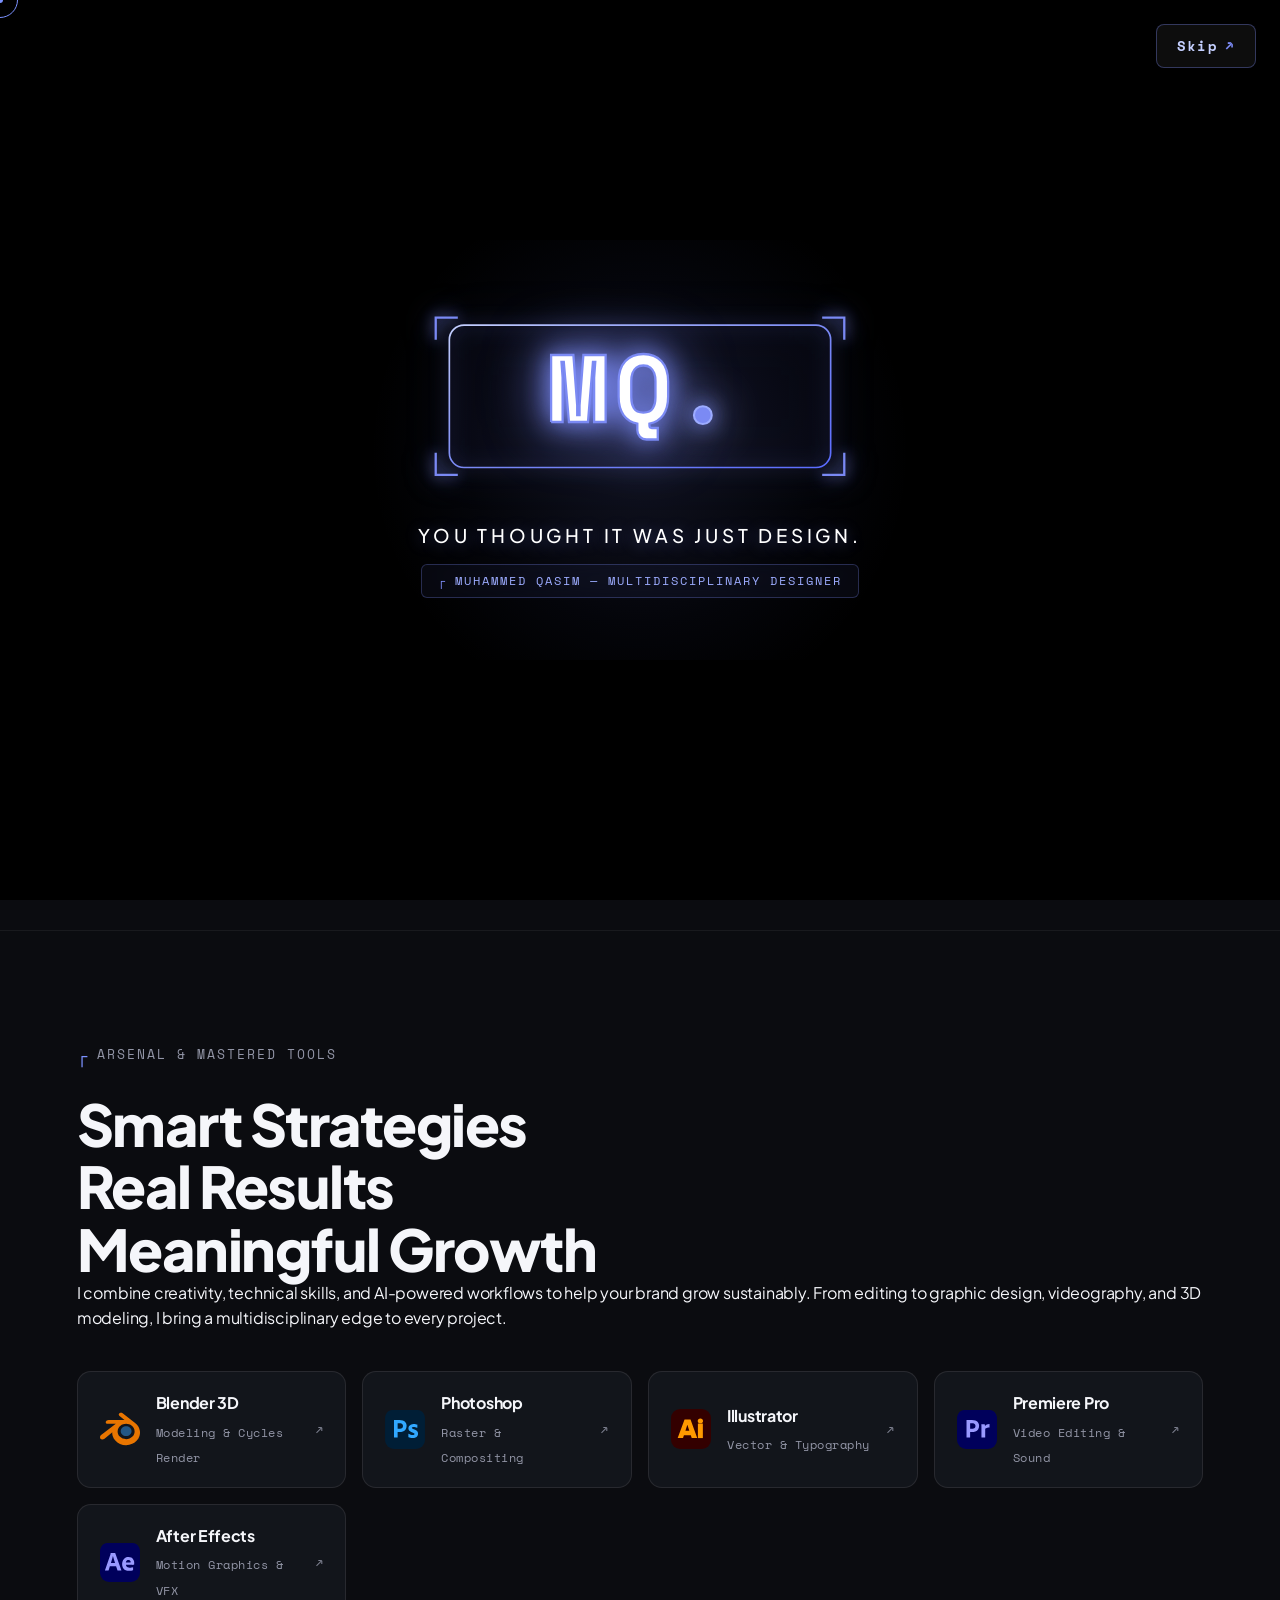
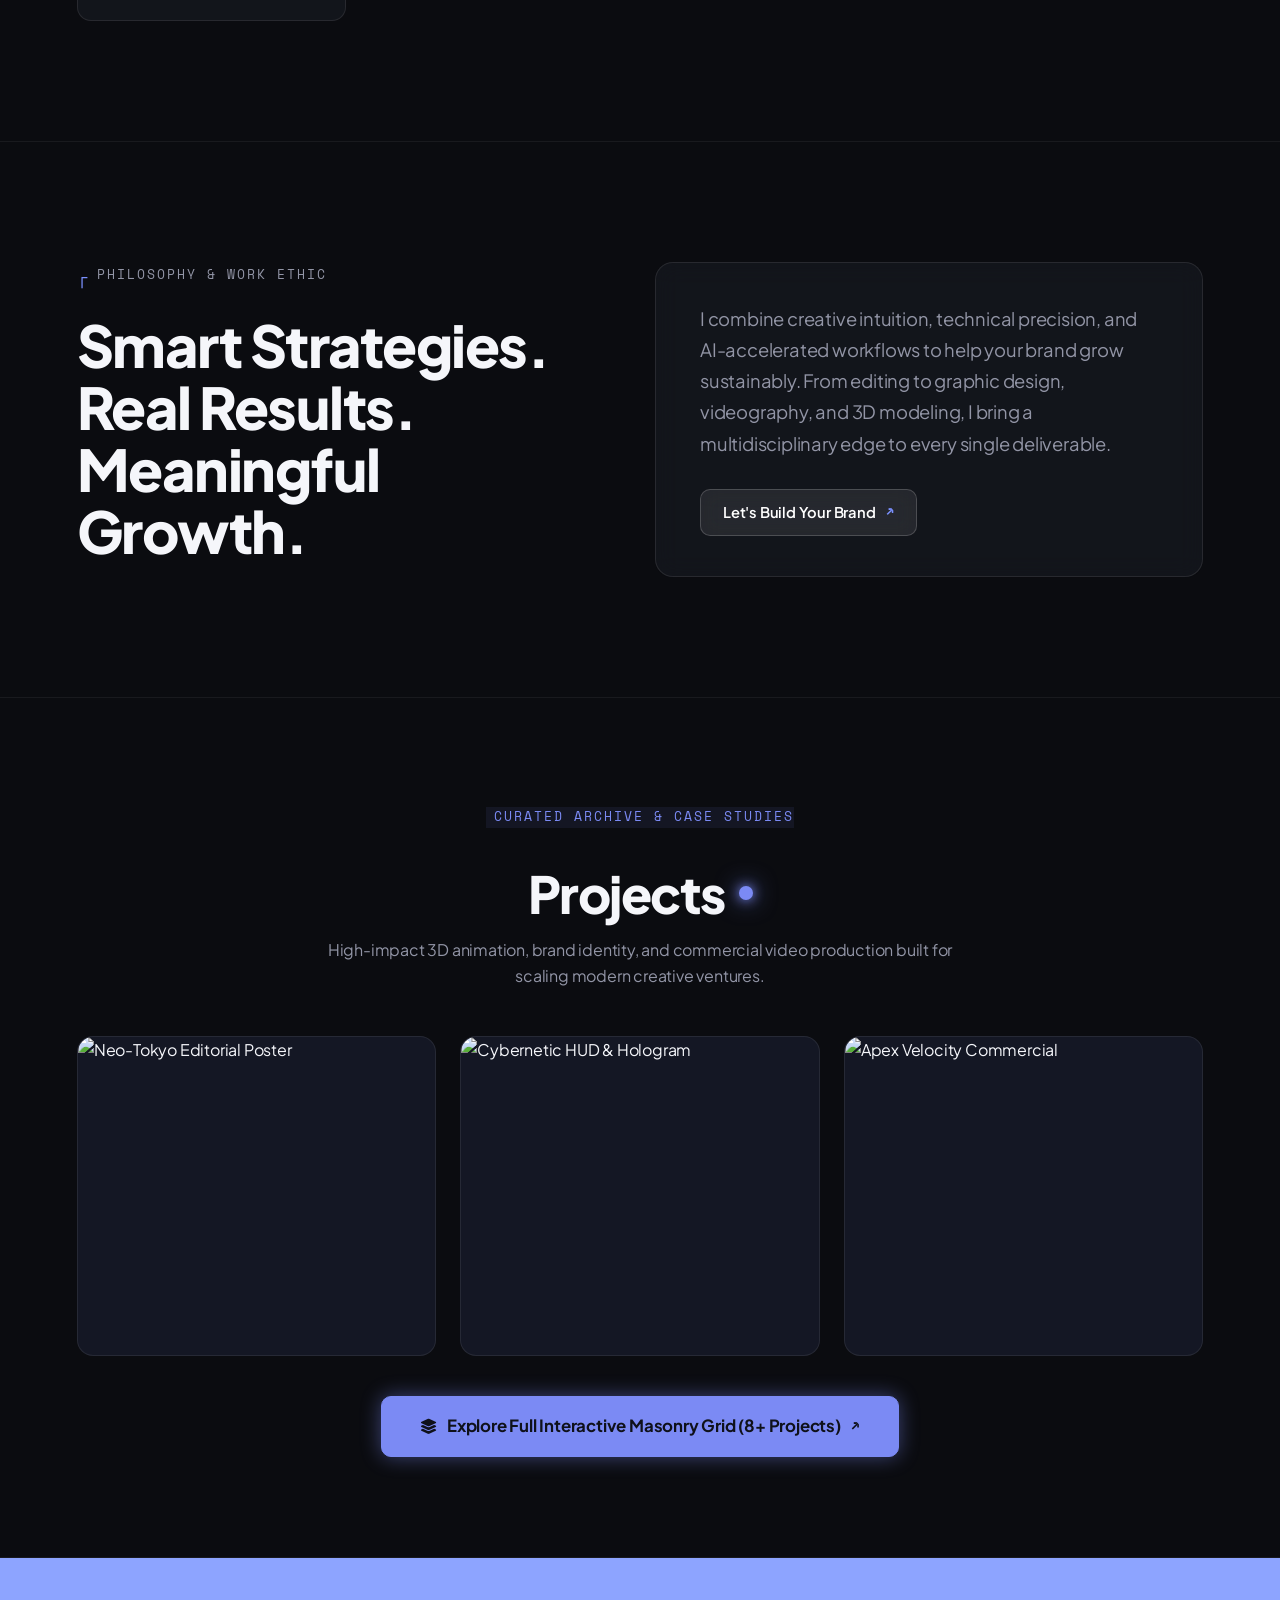
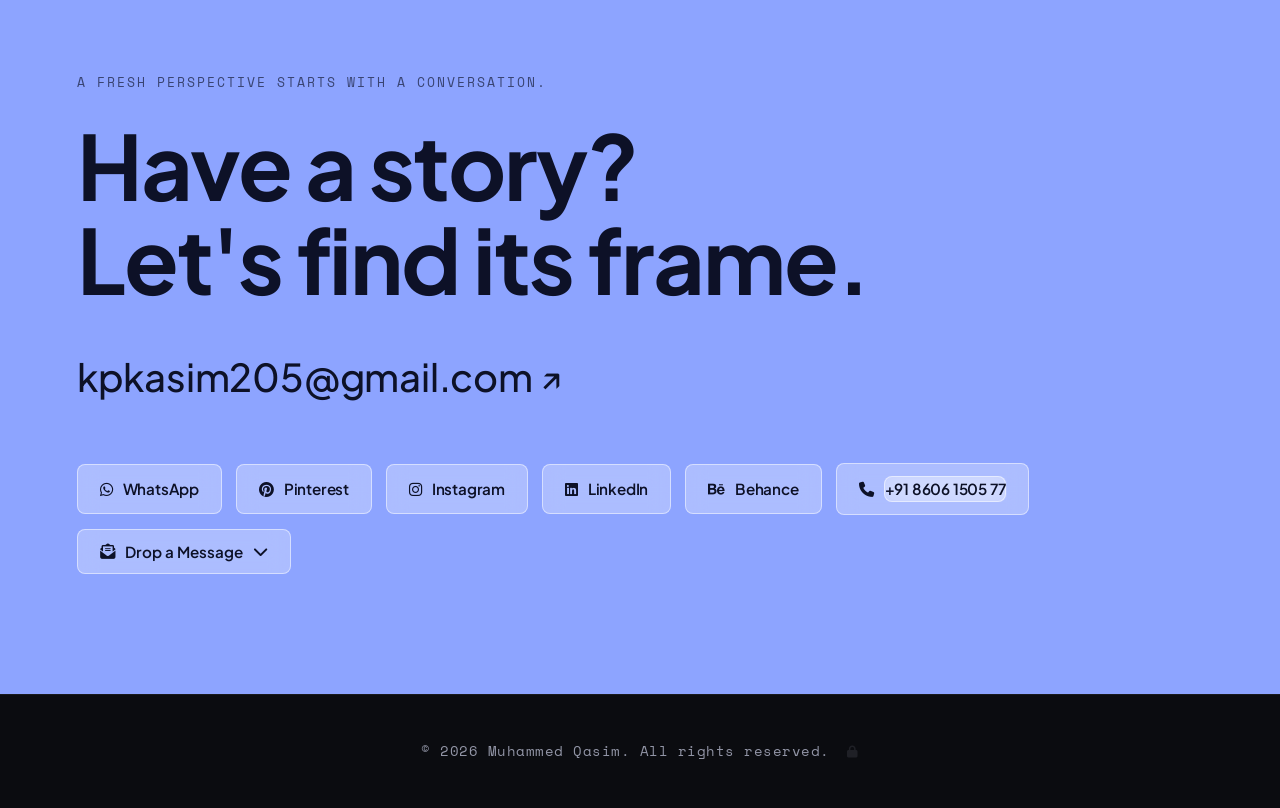
==== commit 66d2161d: "Fix dark/light mode toggle with explicit data-theme, add cache busting v=5.0, and optimize Adobe CC " ====
--- a/index.html
+++ b/index.html
@@ -8,11 +8,7 @@
     <script>
         (function() {
             var theme = localStorage.getItem('theme') || 'dark';
-            if (theme === 'dark') {
-                document.documentElement.setAttribute('data-theme', 'dark');
-            } else {
-                document.documentElement.removeAttribute('data-theme');
-            }
+            document.documentElement.setAttribute('data-theme', theme === 'light' ? 'light' : 'dark');
         })();
     </script>
 
@@ -42,7 +38,7 @@
     <meta name="twitter:description" content="Data-driven strategies and visually stunning designs that grow brands, boost visibility, and maximize ROI.">
     <meta name="twitter:image" content="image_f35504.png">
 
-    <link rel="stylesheet" href="style.css">
+    <link rel="stylesheet" href="style.css?v=5.0">
     <!-- Modern Editorial Fonts: Plus Jakarta Sans & Space Mono -->
     <link rel="preconnect" href="https://fonts.googleapis.com">
     <link rel="preconnect" href="https://fonts.gstatic.com" crossorigin>
@@ -196,7 +192,7 @@
         </div>
         <div class="tools-vector-grid fade-up" style="transition-delay: 150ms;">
             <div class="tool-vector-box">
-                <img src="assets/icons/blender.svg" alt="Blender">
+                <img src="assets/icons/blender.svg?v=5.0" alt="Blender">
                 <div class="tool-meta">
                     <h4>Blender 3D</h4>
                     <span>Modeling & Cycles Render</span>
@@ -204,7 +200,7 @@
                 <span class="tool-arrow">&#x2197;</span>
             </div>
             <div class="tool-vector-box">
-                <img src="assets/icons/photoshop.svg" alt="Photoshop">
+                <img src="assets/icons/photoshop.svg?v=5.0" alt="Photoshop">
                 <div class="tool-meta">
                     <h4>Photoshop</h4>
                     <span>Raster & Compositing</span>
@@ -212,7 +208,7 @@
                 <span class="tool-arrow">&#x2197;</span>
             </div>
             <div class="tool-vector-box">
-                <img src="assets/icons/illustrator.svg" alt="Illustrator">
+                <img src="assets/icons/illustrator.svg?v=5.0" alt="Illustrator">
                 <div class="tool-meta">
                     <h4>Illustrator</h4>
                     <span>Vector & Typography</span>
@@ -220,7 +216,7 @@
                 <span class="tool-arrow">&#x2197;</span>
             </div>
             <div class="tool-vector-box">
-                <img src="assets/icons/premiere.svg" alt="Premiere Pro">
+                <img src="assets/icons/premiere.svg?v=5.0" alt="Premiere Pro">
                 <div class="tool-meta">
                     <h4>Premiere Pro</h4>
                     <span>Video Editing & Sound</span>
@@ -228,7 +224,7 @@
                 <span class="tool-arrow">&#x2197;</span>
             </div>
             <div class="tool-vector-box">
-                <img src="assets/icons/aftereffects.svg" alt="After Effects">
+                <img src="assets/icons/aftereffects.svg?v=5.0" alt="After Effects">
                 <div class="tool-meta">
                     <h4>After Effects</h4>
                     <span>Motion Graphics & VFX</span>
@@ -427,7 +423,7 @@
         <p>&copy; 2026 Muhammed Qasim. All rights reserved. <a href="admin.html" class="admin-quick-link" style="opacity: 0.15; font-size: 0.75rem; margin-left: 8px; color: inherit; text-decoration: none;" title="Admin Dashboard"><i class="fas fa-lock"></i></a></p>
     </footer>
 
-    <script src="data.js"></script>
-    <script src="script.js"></script>
+    <script src="data.js?v=5.0"></script>
+    <script src="script.js?v=5.0"></script>
 </body>
 </html>
--- a/style.css
+++ b/style.css
@@ -25,47 +25,58 @@
     }
 }
 
-:root {
+:root,
+html[data-theme="light"],
+[data-theme="light"] {
+    color-scheme: light;
     --bg-main: #fbfbfd;
     --hero-bg: #f5f5f7;
-    --accent-color: #637aff; /* Electric periwinkle blue */
-    --accent-glow: rgba(99, 122, 255, 0.25);
+    --accent-color: #5568fe; /* Electric periwinkle blue */
+    --accent-glow: rgba(85, 104, 254, 0.25);
     --text-dark: #0f111a;
-    --text-gray: #626575;
-    --vector-card-bg: rgba(255, 255, 255, 0.7);
-    --vector-border: rgba(15, 17, 26, 0.1);
-    --vector-border-hover: rgba(99, 122, 255, 0.6);
+    --text-gray: #555869;
+    --vector-card-bg: rgba(255, 255, 255, 0.9);
+    --vector-border: rgba(15, 17, 26, 0.12);
+    --vector-border-hover: rgba(85, 104, 254, 0.6);
     --divider-color: rgba(15, 17, 26, 0.08);
-    --pill-bg: rgba(15, 17, 26, 0.04);
-    --pill-border: rgba(15, 17, 26, 0.12);
-    --glass-bg: rgba(255, 255, 255, 0.6);
-    --glass-border: rgba(15, 17, 26, 0.1);
-    --glass-shadow: rgba(0, 0, 0, 0.04);
-    --input-bg: rgba(255, 255, 255, 0.9);
-    --input-border: rgba(15, 17, 26, 0.15);
+    --pill-bg: rgba(15, 17, 26, 0.05);
+    --pill-border: rgba(15, 17, 26, 0.14);
+    --glass-bg: rgba(255, 255, 255, 0.8);
+    --glass-border: rgba(15, 17, 26, 0.12);
+    --glass-shadow: 0 4px 20px rgba(0, 0, 0, 0.06);
+    --input-bg: #ffffff;
+    --input-border: rgba(15, 17, 26, 0.18);
     --font-sans: 'Plus Jakarta Sans', -apple-system, BlinkMacSystemFont, 'Segoe UI', Roboto, sans-serif;
     --font-mono: 'Space Mono', 'SF Mono', 'Fira Code', Menlo, monospace;
     --transition: all 0.35s cubic-bezier(0.2, 0.8, 0.2, 1);
 }
 
-[data-theme="dark"] {
+[data-theme="dark"],
+html[data-theme="dark"] {
+    color-scheme: dark;
     --bg-main: #0b0c10;
     --hero-bg: #101116;
     --accent-color: #7b91ff;
     --accent-glow: rgba(123, 145, 255, 0.25);
     --text-dark: #f5f6fa;
     --text-gray: #9295a6;
-    --vector-card-bg: rgba(22, 24, 31, 0.65);
+    --vector-card-bg: rgba(22, 24, 31, 0.75);
     --vector-border: rgba(255, 255, 255, 0.09);
     --vector-border-hover: rgba(123, 145, 255, 0.7);
     --divider-color: rgba(255, 255, 255, 0.06);
     --pill-bg: rgba(255, 255, 255, 0.06);
     --pill-border: rgba(255, 255, 255, 0.14);
-    --glass-bg: rgba(25, 27, 36, 0.5);
+    --glass-bg: rgba(25, 27, 36, 0.6);
     --glass-border: rgba(255, 255, 255, 0.1);
-    --glass-shadow: rgba(0, 0, 0, 0.4);
+    --glass-shadow: 0 4px 20px rgba(0, 0, 0, 0.4);
     --input-bg: rgba(22, 24, 31, 0.85);
     --input-border: rgba(255, 255, 255, 0.14);
+}
+
+html {
+    scroll-behavior: smooth;
+    background-color: var(--bg-main);
+    color: var(--text-dark);
 }
 
 body {
@@ -82,10 +93,6 @@
     transition: background-color 0.35s ease, color 0.35s ease;
 }
 
-html {
-    scroll-behavior: smooth;
-}
-
 /* Custom Cursor */
 .cursor-dot {
     width: 6px;
@@ -165,11 +172,12 @@
     height: 30px;
     border-radius: 30px;
     background: linear-gradient(90deg, #ff9a00, #ff5252);
-    opacity: 0.85;
+    opacity: 0.92;
     z-index: 1;
     transition: var(--transition);
 }
-[data-theme="dark"] .toggle-track {
+[data-theme="dark"] .toggle-track,
+html[data-theme="dark"] .toggle-track {
     background: linear-gradient(90deg, #00c6ff, #0072ff);
 }
 
@@ -180,8 +188,8 @@
     border-radius: 50%;
     backdrop-filter: blur(20px);
     -webkit-backdrop-filter: blur(20px);
-    background: rgba(255, 255, 255, 0.3);
-    border: 1px solid rgba(255, 255, 255, 0.6);
+    background: rgba(255, 255, 255, 0.35);
+    border: 1px solid rgba(255, 255, 255, 0.7);
     box-shadow: 0 4px 10px rgba(0,0,0,0.2), inset 0 2px 4px rgba(255,255,255,0.8);
     z-index: 2;
     display: flex;
@@ -189,16 +197,20 @@
     align-items: center;
     transition: transform 0.4s cubic-bezier(0.25, 0.46, 0.45, 0.94);
     color: #ffffff;
-    font-size: 0.85rem;
-}
-[data-theme="dark"] .toggle-knob {
+    font-size: 0.9rem;
+    transform: translateX(0);
+}
+[data-theme="dark"] .toggle-knob,
+html[data-theme="dark"] .toggle-knob {
     transform: translateX(32px);
 }
 
 .toggle-icon-dark { display: none !important; }
 .toggle-icon-light { display: block !important; }
-[data-theme="dark"] .toggle-icon-dark { display: block !important; }
-[data-theme="dark"] .toggle-icon-light { display: none !important; }
+[data-theme="dark"] .toggle-icon-dark,
+html[data-theme="dark"] .toggle-icon-dark { display: block !important; }
+[data-theme="dark"] .toggle-icon-light,
+html[data-theme="dark"] .toggle-icon-light { display: none !important; }
 
 /* Buttons & Pill Boxes */
 .editorial-pill {
@@ -477,13 +489,14 @@
 .tool-vector-box {
     background: var(--vector-card-bg);
     border: 1px solid var(--vector-border);
-    border-radius: 12px;
+    border-radius: 14px;
     padding: 18px 22px;
     display: flex;
     align-items: center;
     gap: 16px;
     transition: var(--transition);
     position: relative;
+    box-shadow: 0 4px 15px var(--glass-shadow);
 }
 .tool-vector-box:hover {
     border-color: var(--vector-border-hover);
@@ -491,12 +504,13 @@
     box-shadow: 0 10px 25px var(--glass-shadow);
 }
 .tool-vector-box img {
-    width: 36px;
-    height: 36px;
+    width: 40px;
+    height: 40px;
     object-fit: contain;
     flex-shrink: 0;
-    border-radius: 8px;
+    border-radius: 9px;
     transition: transform 0.3s ease;
+    display: block;
 }
 .tool-vector-box:hover img {
     transform: scale(1.08);
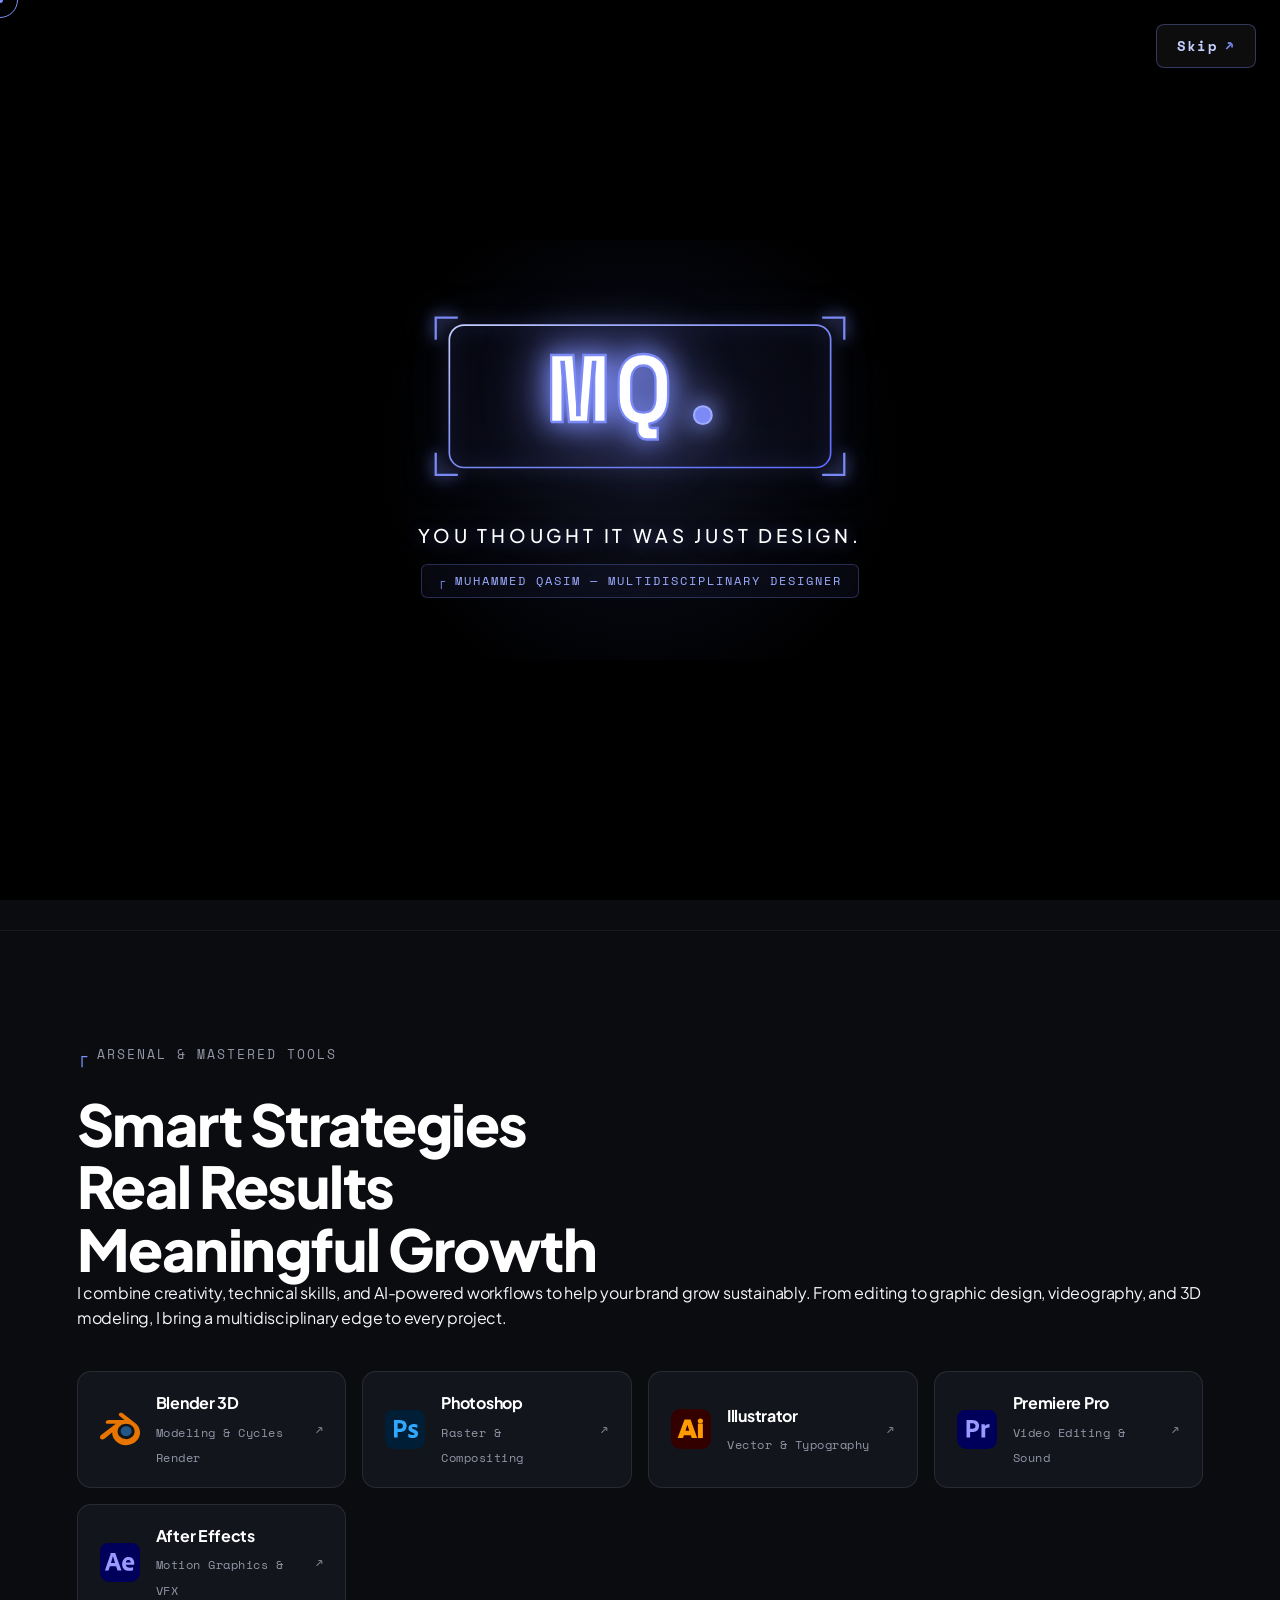
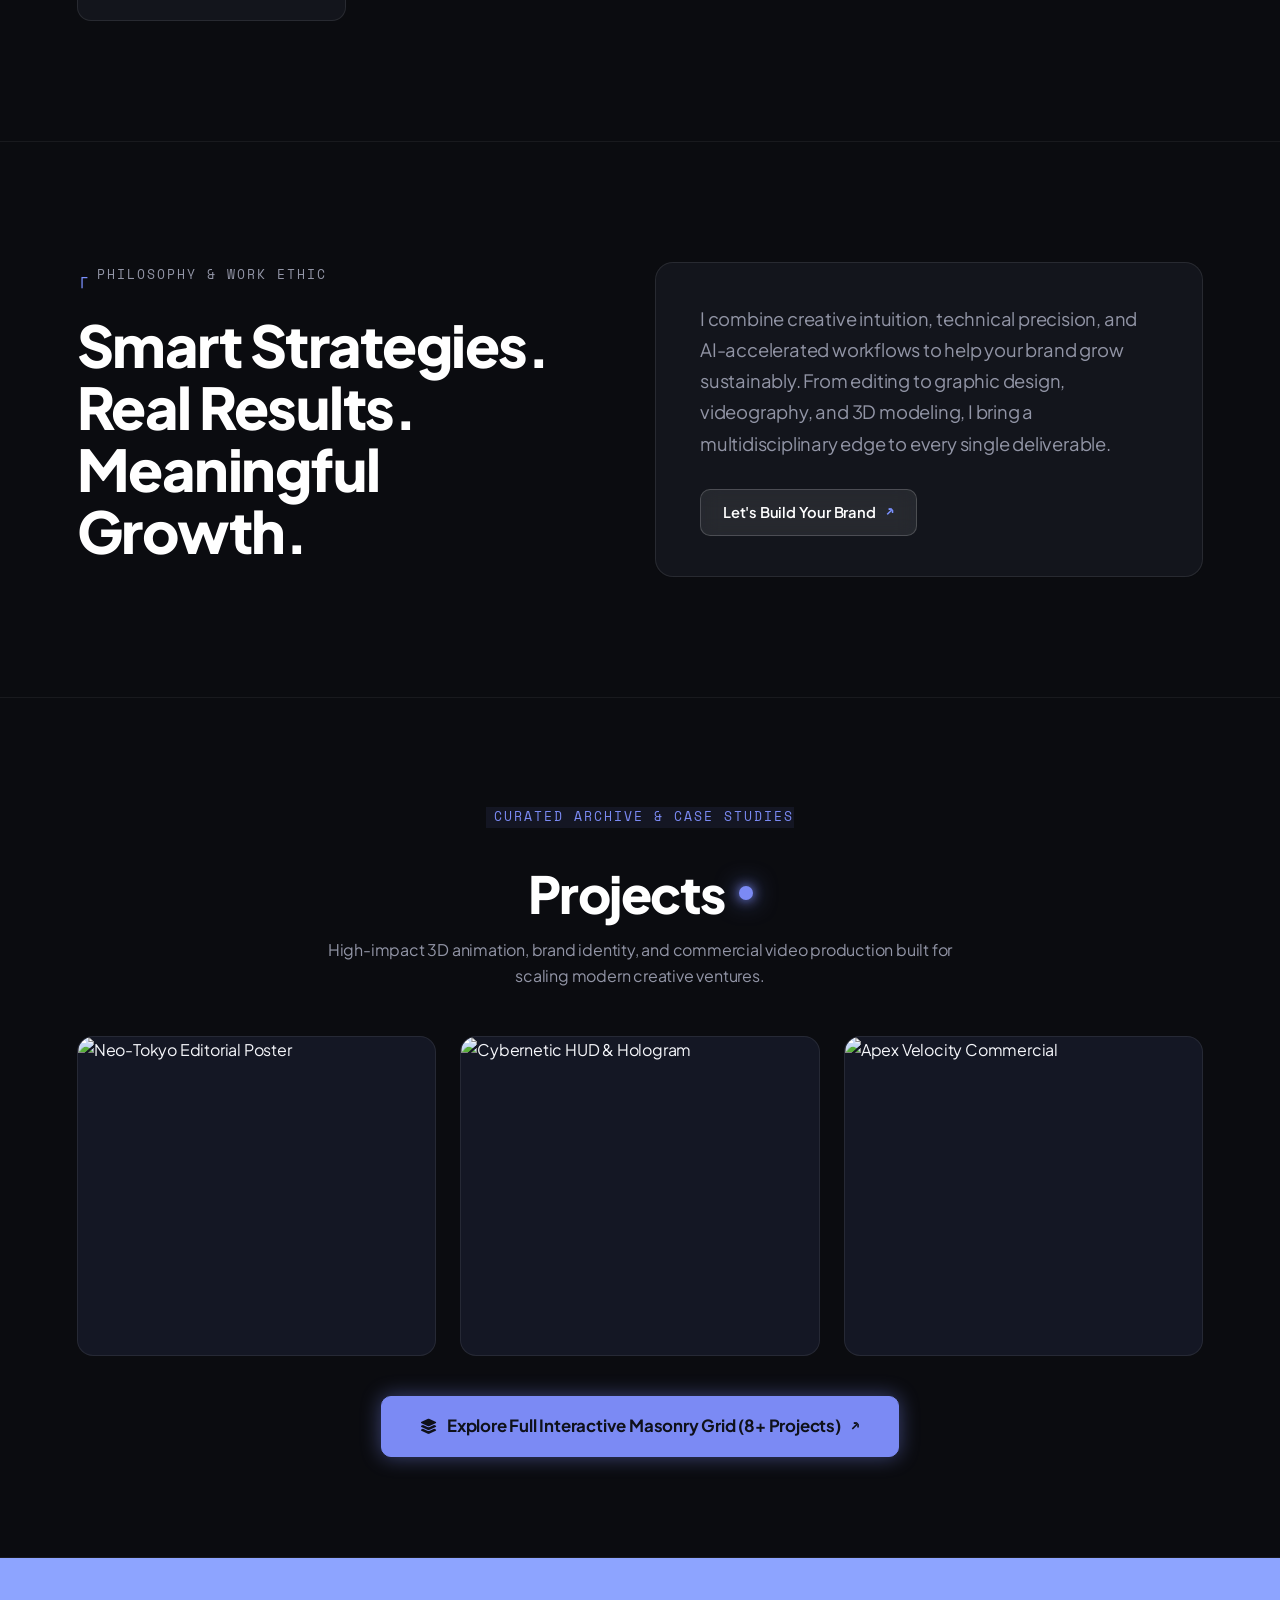
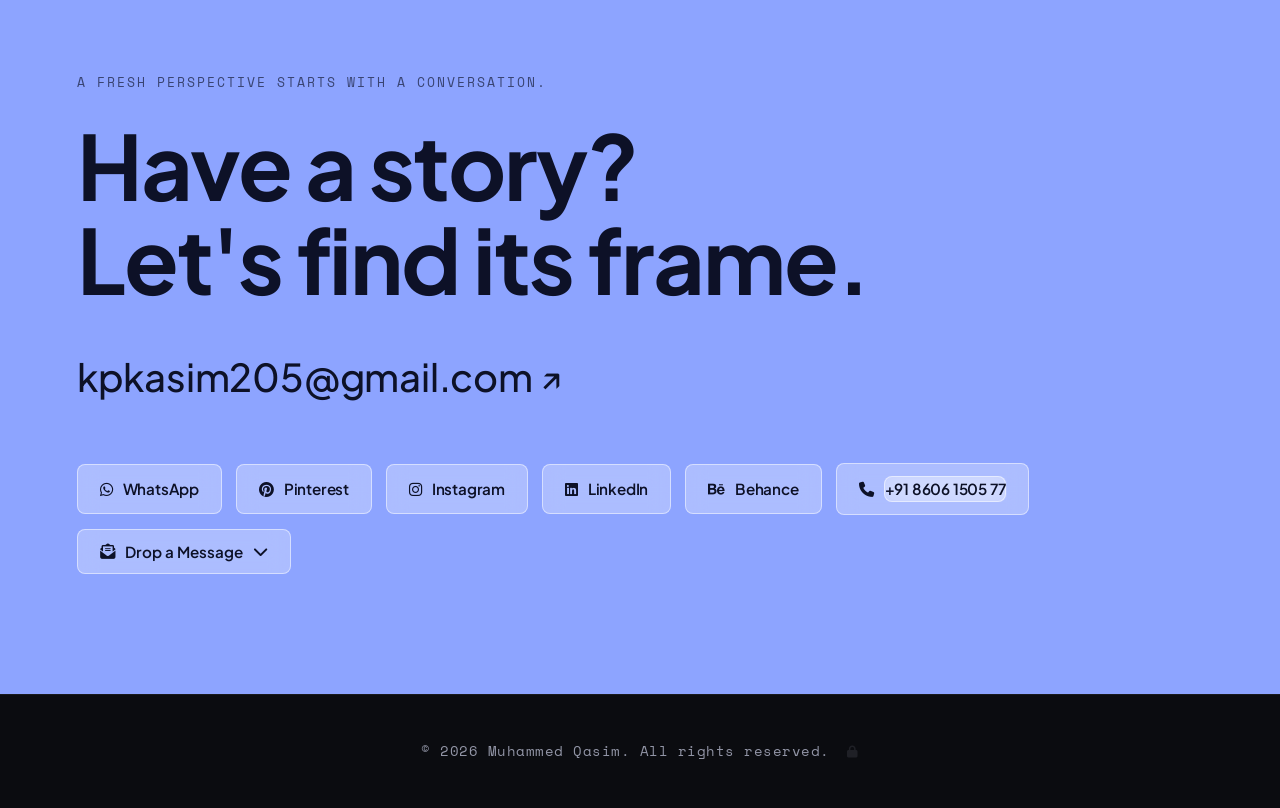
==== commit 05acd4d8: "Embed critical theme engine and inline CSS overrides directly in head for 100% infallible instant da" ====
--- a/index.html
+++ b/index.html
@@ -5,12 +5,136 @@
     <meta name="viewport" content="width=device-width, initial-scale=1.0, viewport-fit=cover">
     <title>Muhammed Qasim | Multidisciplinary Designer</title>
 
+    <!-- CRITICAL INLINE THEME ENGINE (Guaranteed instant toggle, 0 latency, immune to cache) -->
     <script>
         (function() {
-            var theme = localStorage.getItem('theme') || 'dark';
-            document.documentElement.setAttribute('data-theme', theme === 'light' ? 'light' : 'dark');
+            var saved = null;
+            try { saved = localStorage.getItem('theme'); } catch(e) {}
+            var theme = saved || 'dark';
+            document.documentElement.setAttribute('data-theme', theme);
         })();
+
+        function toggleSiteTheme(e) {
+            if (e) {
+                try { e.preventDefault(); e.stopPropagation(); } catch(err) {}
+            }
+            var cur = document.documentElement.getAttribute('data-theme') === 'dark' ? 'dark' : 'light';
+            var next = cur === 'dark' ? 'light' : 'dark';
+            document.documentElement.setAttribute('data-theme', next);
+            try { localStorage.setItem('theme', next); } catch(err) {}
+        }
+        window.toggleSiteTheme = toggleSiteTheme;
     </script>
+
+    <style id="themeCriticalStyles">
+        :root,
+        html[data-theme="light"],
+        [data-theme="light"] {
+            color-scheme: light !important;
+            --bg-main: #fbfbfd !important;
+            --hero-bg: #f5f5f7 !important;
+            --accent-color: #5568fe !important;
+            --accent-glow: rgba(85, 104, 254, 0.25) !important;
+            --text-dark: #0f111a !important;
+            --text-gray: #555869 !important;
+            --vector-card-bg: #ffffff !important;
+            --vector-border: rgba(15, 17, 26, 0.12) !important;
+            --vector-border-hover: rgba(85, 104, 254, 0.6) !important;
+            --divider-color: rgba(15, 17, 26, 0.08) !important;
+            --pill-bg: rgba(15, 17, 26, 0.05) !important;
+            --pill-border: rgba(15, 17, 26, 0.14) !important;
+            --glass-bg: rgba(255, 255, 255, 0.85) !important;
+            --glass-border: rgba(15, 17, 26, 0.12) !important;
+            --glass-shadow: 0 4px 20px rgba(0, 0, 0, 0.06) !important;
+            --input-bg: #ffffff !important;
+            --input-border: rgba(15, 17, 26, 0.18) !important;
+        }
+
+        [data-theme="dark"],
+        html[data-theme="dark"] {
+            color-scheme: dark !important;
+            --bg-main: #0b0c10 !important;
+            --hero-bg: #101116 !important;
+            --accent-color: #7b91ff !important;
+            --accent-glow: rgba(123, 145, 255, 0.25) !important;
+            --text-dark: #f5f6fa !important;
+            --text-gray: #9295a6 !important;
+            --vector-card-bg: rgba(22, 24, 31, 0.85) !important;
+            --vector-border: rgba(255, 255, 255, 0.09) !important;
+            --vector-border-hover: rgba(123, 145, 255, 0.7) !important;
+            --divider-color: rgba(255, 255, 255, 0.06) !important;
+            --pill-bg: rgba(255, 255, 255, 0.06) !important;
+            --pill-border: rgba(255, 255, 255, 0.14) !important;
+            --glass-bg: rgba(25, 27, 36, 0.65) !important;
+            --glass-border: rgba(255, 255, 255, 0.1) !important;
+            --glass-shadow: 0 4px 20px rgba(0, 0, 0, 0.4) !important;
+            --input-bg: rgba(22, 24, 31, 0.85) !important;
+            --input-border: rgba(255, 255, 255, 0.14) !important;
+        }
+
+        html, body {
+            background-color: var(--bg-main) !important;
+            color: var(--text-dark) !important;
+            transition: background-color 0.35s ease, color 0.35s ease;
+        }
+
+        /* Light mode explicit styling */
+        html[data-theme="light"] body {
+            background-color: #fbfbfd !important;
+            color: #0f111a !important;
+        }
+        html[data-theme="light"] .title,
+        html[data-theme="light"] .hero-right h2,
+        html[data-theme="light"] .approach-title,
+        html[data-theme="light"] .logo {
+            color: #0f111a !important;
+        }
+        html[data-theme="light"] .vector-card,
+        html[data-theme="light"] .tool-vector-box,
+        html[data-theme="light"] .vector-narrative-box {
+            background-color: #ffffff !important;
+            border-color: rgba(15, 17, 26, 0.1) !important;
+            box-shadow: 0 4px 20px rgba(0, 0, 0, 0.05) !important;
+        }
+        html[data-theme="light"] .vector-card-body h3,
+        html[data-theme="light"] .tool-meta h4 {
+            color: #0f111a !important;
+        }
+
+        /* Dark mode explicit styling */
+        html[data-theme="dark"] body {
+            background-color: #0b0c10 !important;
+            color: #f5f6fa !important;
+        }
+        html[data-theme="dark"] .title,
+        html[data-theme="dark"] .hero-right h2,
+        html[data-theme="dark"] .approach-title,
+        html[data-theme="dark"] .logo {
+            color: #ffffff !important;
+        }
+        html[data-theme="dark"] .vector-card,
+        html[data-theme="dark"] .tool-vector-box,
+        html[data-theme="dark"] .vector-narrative-box {
+            background-color: rgba(22, 24, 31, 0.85) !important;
+            border-color: rgba(255, 255, 255, 0.09) !important;
+        }
+        html[data-theme="dark"] .vector-card-body h3,
+        html[data-theme="dark"] .tool-meta h4 {
+            color: #ffffff !important;
+        }
+
+        /* Toggle Button Track & Knob States */
+        .toggle-track { pointer-events: none; }
+        .toggle-knob { pointer-events: none; }
+        html[data-theme="dark"] .toggle-track {
+            background: linear-gradient(90deg, #00c6ff, #0072ff) !important;
+        }
+        html[data-theme="dark"] .toggle-knob {
+            transform: translateX(32px) !important;
+        }
+        html[data-theme="dark"] .toggle-icon-dark { display: block !important; }
+        html[data-theme="dark"] .toggle-icon-light { display: none !important; }
+    </style>
 
     <!-- Mobile Web App & Theme Color (Matches dark & light mode seamlessly) -->
     <meta name="theme-color" content="#0b0c10" media="(prefers-color-scheme: dark)">
@@ -112,7 +236,7 @@
                 <li><a href="works.html">Projects</a></li>
             </ul>
             <div style="display: flex; gap: 15px; align-items: center;">
-                <button class="theme-toggle glass-switch" aria-label="Toggle theme">
+                <button class="theme-toggle glass-switch" id="themeToggleBtn" aria-label="Toggle theme" onclick="toggleSiteTheme(event)">
                     <div class="toggle-track"></div>
                     <div class="toggle-knob"><i class="fas fa-sun toggle-icon-light"></i><i class="fas fa-moon toggle-icon-dark"></i></div>
                 </button>
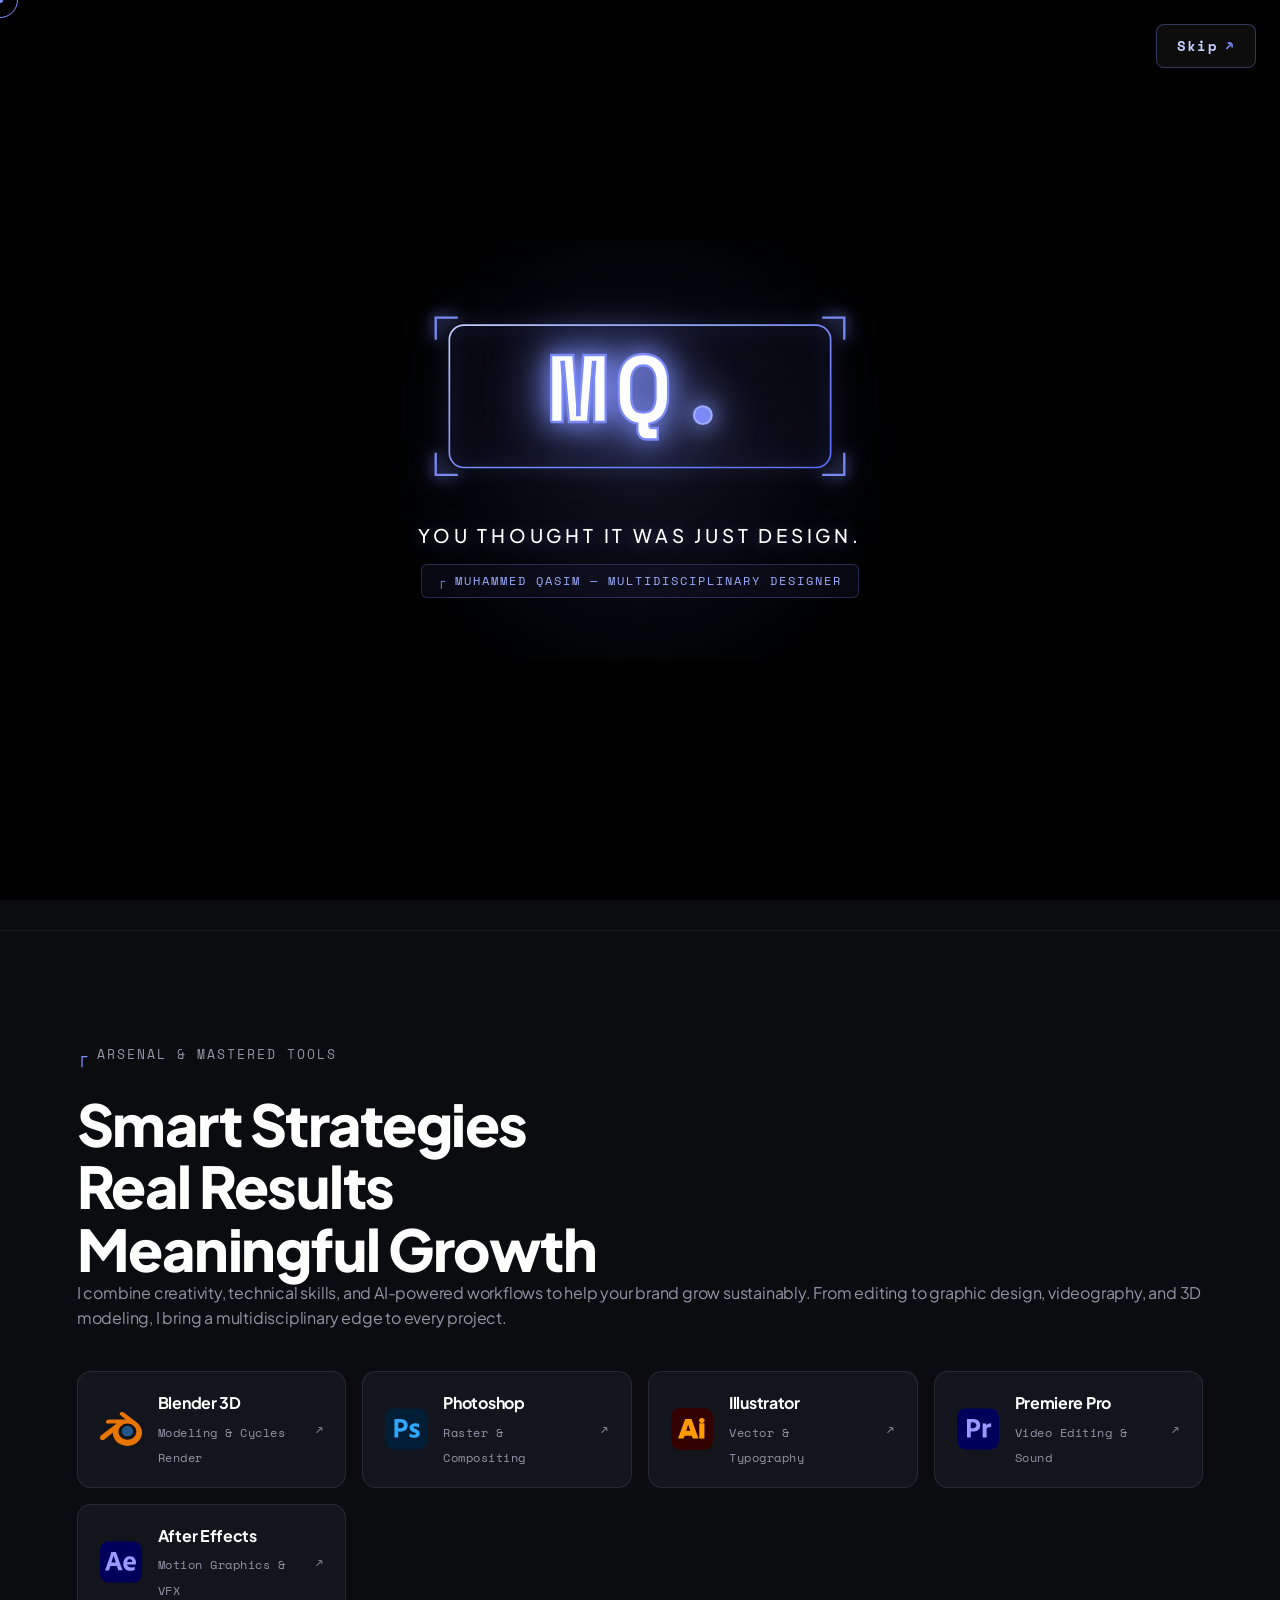
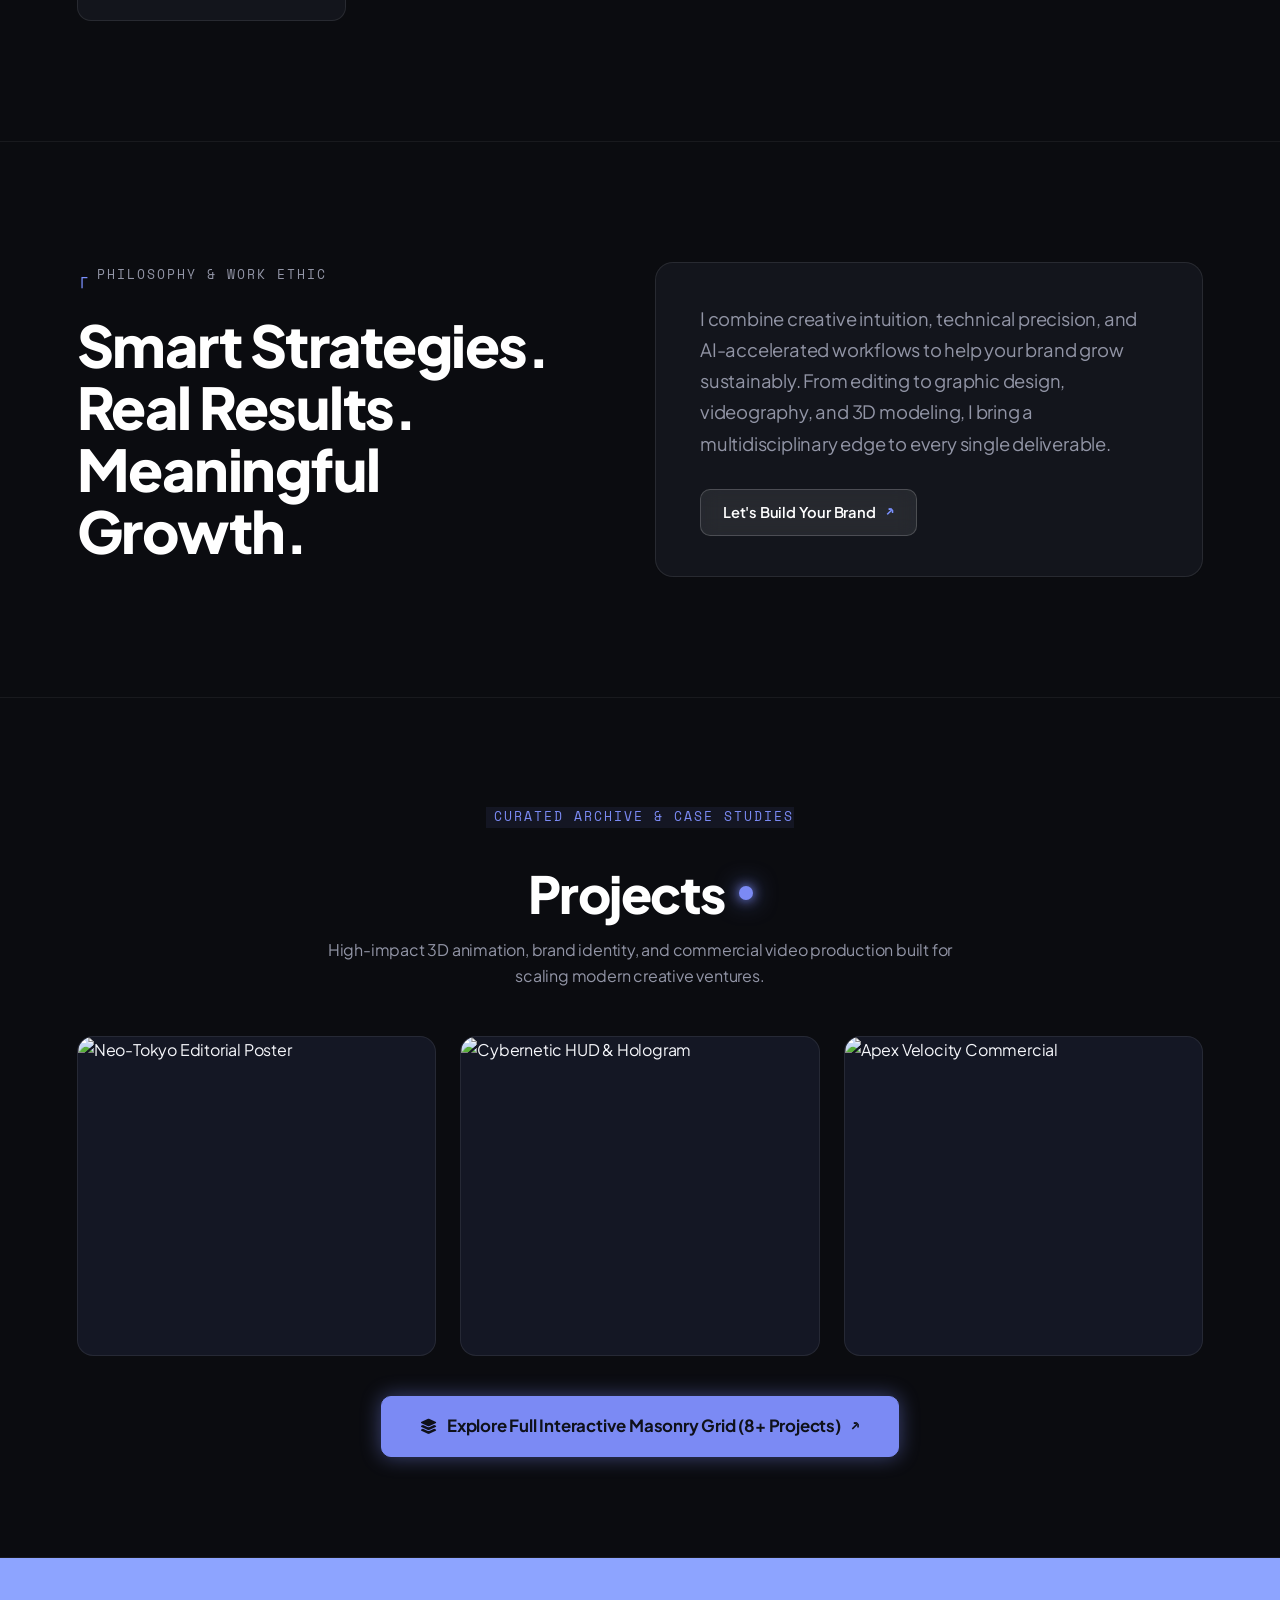
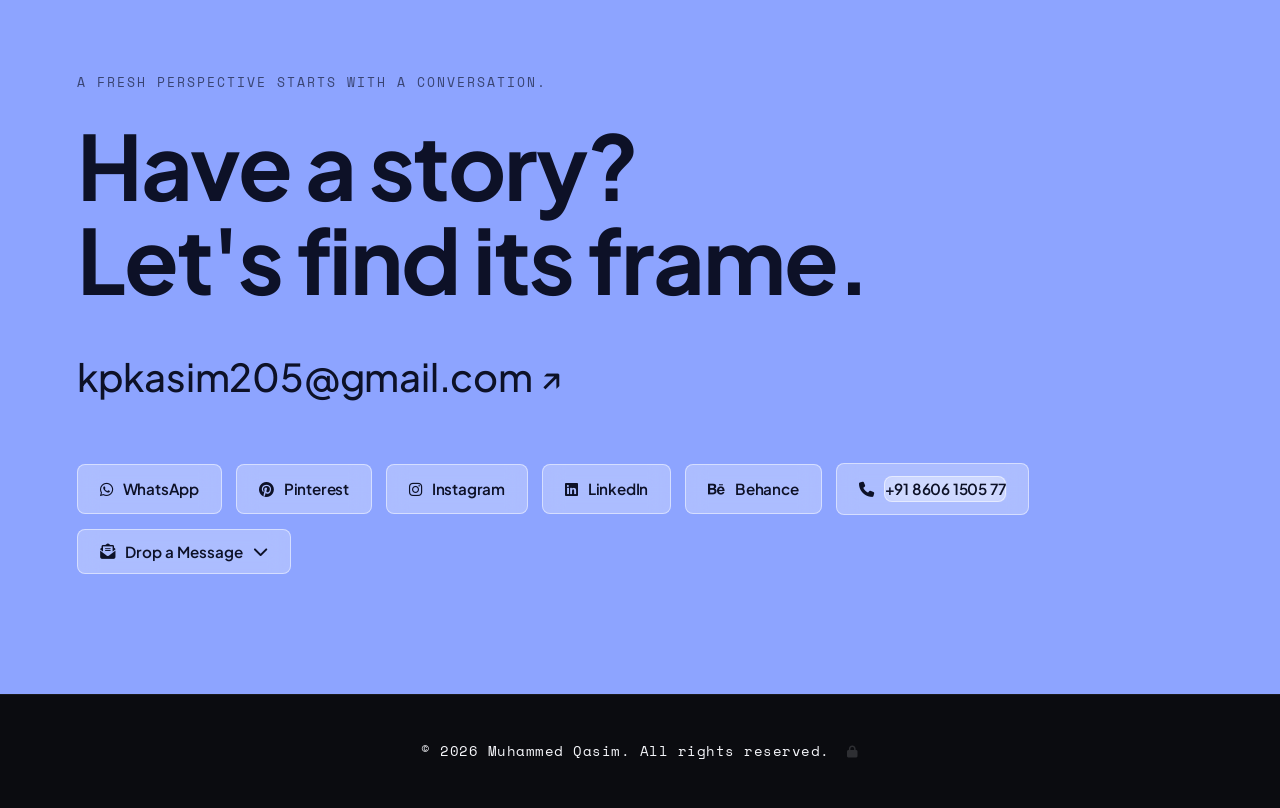
==== commit 565a2d9c: "Embed official Adobe CC & Blender SVGs, fix Light/Dark mode backgrounds to pure white, and clean con" ====
--- a/index.html
+++ b/index.html
@@ -79,36 +79,64 @@
         }
 
         /* Light mode explicit styling */
-        html[data-theme="light"] body {
-            background-color: #fbfbfd !important;
-            color: #0f111a !important;
+        html[data-theme="light"],
+        html[data-theme="light"] body,
+        html[data-theme="light"] .hero-section,
+        html[data-theme="light"] .tools-vector-section,
+        html[data-theme="light"] .approach-section,
+        html[data-theme="light"] .projects-section,
+        html[data-theme="light"] .featured-projects-section,
+        html[data-theme="light"] footer {
+            background-color: #ffffff !important;
+            color: #0b0c10 !important;
         }
         html[data-theme="light"] .title,
         html[data-theme="light"] .hero-right h2,
         html[data-theme="light"] .approach-title,
+        html[data-theme="light"] .js-featured-title,
         html[data-theme="light"] .logo {
-            color: #0f111a !important;
+            color: #0b0c10 !important;
         }
         html[data-theme="light"] .vector-card,
         html[data-theme="light"] .tool-vector-box,
         html[data-theme="light"] .vector-narrative-box {
-            background-color: #ffffff !important;
-            border-color: rgba(15, 17, 26, 0.1) !important;
-            box-shadow: 0 4px 20px rgba(0, 0, 0, 0.05) !important;
+            background-color: #f7f8fa !important;
+            border-color: rgba(15, 17, 26, 0.08) !important;
+            box-shadow: 0 4px 20px rgba(0, 0, 0, 0.04) !important;
         }
         html[data-theme="light"] .vector-card-body h3,
         html[data-theme="light"] .tool-meta h4 {
-            color: #0f111a !important;
+            color: #0b0c10 !important;
+        }
+        html[data-theme="light"] .vector-card-body p,
+        html[data-theme="light"] .tool-meta span,
+        html[data-theme="light"] .approach-desc {
+            color: #555e70 !important;
+        }
+        html[data-theme="light"] .tool-arrow {
+            color: #0b0c10 !important;
+        }
+        html[data-theme="light"] .mq-project-card {
+            background-color: #f7f8fa !important;
+            border-color: rgba(15, 17, 26, 0.1) !important;
         }
 
         /* Dark mode explicit styling */
-        html[data-theme="dark"] body {
+        html[data-theme="dark"],
+        html[data-theme="dark"] body,
+        html[data-theme="dark"] .hero-section,
+        html[data-theme="dark"] .tools-vector-section,
+        html[data-theme="dark"] .approach-section,
+        html[data-theme="dark"] .projects-section,
+        html[data-theme="dark"] .featured-projects-section,
+        html[data-theme="dark"] footer {
             background-color: #0b0c10 !important;
             color: #f5f6fa !important;
         }
         html[data-theme="dark"] .title,
         html[data-theme="dark"] .hero-right h2,
         html[data-theme="dark"] .approach-title,
+        html[data-theme="dark"] .js-featured-title,
         html[data-theme="dark"] .logo {
             color: #ffffff !important;
         }
@@ -121,6 +149,11 @@
         html[data-theme="dark"] .vector-card-body h3,
         html[data-theme="dark"] .tool-meta h4 {
             color: #ffffff !important;
+        }
+        html[data-theme="dark"] .vector-card-body p,
+        html[data-theme="dark"] .tool-meta span,
+        html[data-theme="dark"] .approach-desc {
+            color: #9295a6 !important;
         }
 
         /* Toggle Button Track & Knob States */
@@ -316,7 +349,10 @@
         </div>
         <div class="tools-vector-grid fade-up" style="transition-delay: 150ms;">
             <div class="tool-vector-box">
-                <img src="assets/icons/blender.svg?v=5.0" alt="Blender">
+                <svg class="tool-icon-svg" viewBox="0 0 128 128" width="42" height="42" style="border-radius: 9px; flex-shrink: 0;" aria-label="Blender 3D Logo">
+                    <path d="M66.332 70.032c.24-4.242 2.327-7.987 5.485-10.634 3.094-2.602 7.248-4.193 11.809-4.193 4.537 0 8.69 1.59 11.78 4.193 3.163 2.647 5.237 6.392 5.485 10.634.24 4.35-1.523 8.41-4.605 11.417-3.158 3.05-7.627 4.977-12.66 4.977-5.037 0-9.526-1.915-12.664-4.977-3.094-3.006-4.853-7.044-4.606-11.397zm0 0" fill="#235785"/>
+                    <path d="M39.245 79.002c.028 1.66.564 4.89 1.36 7.404 1.682 5.336 4.537 10.273 8.49 14.599 4.062 4.465 9.074 8.055 14.85 10.61 6.073 2.67 12.665 4.037 19.505 4.037 6.84-.009 13.432-1.4 19.504-4.102 5.776-2.582 10.79-6.168 14.85-10.657 3.974-4.374 6.82-9.307 8.491-14.647a37 37 0 001.595-8.163c.208-2.69.12-5.405-.263-8.12a37.535 37.535 0 00-5.417-14.714c-2.574-4.15-5.916-7.76-9.89-10.813l.012-.004-39.955-30.506c-.036-.028-.068-.056-.104-.08-2.619-2.002-7.044-1.994-9.91.008-2.914 2.031-3.25 5.385-.656 7.496l-.012.008 16.682 13.484-50.789.051h-.068c-4.197.004-8.239 2.739-9.03 6.213-.82 3.521 2.035 6.46 6.412 6.46l-.008.016 25.736-.048L4.58 82.524c-.056.044-.12.088-.176.132C.069 85.95-1.33 91.446 1.4 94.9c2.778 3.522 8.666 3.546 13.047.02L39.505 74.51s-.368 2.758-.336 4.397zm64.56 9.219c-5.168 5.228-12.416 8.21-20.227 8.21-7.831.012-15.079-2.918-20.248-8.142-2.526-2.559-4.377-5.473-5.528-8.591a22.202 22.202 0 01-1.271-9.602 22.446 22.446 0 012.778-9.039c1.507-2.714 3.59-5.18 6.14-7.267 5.033-4.058 11.42-6.28 18.1-6.28 6.709-.008 13.097 2.174 18.13 6.236 2.55 2.075 4.625 4.529 6.14 7.243a22.302 22.302 0 012.774 9.043 22.313 22.313 0 01-1.271 9.598c-1.147 3.142-3.002 6.056-5.533 8.615zm0 0" fill="#E87500"/>
+                </svg>
                 <div class="tool-meta">
                     <h4>Blender 3D</h4>
                     <span>Modeling & Cycles Render</span>
@@ -324,7 +360,11 @@
                 <span class="tool-arrow">&#x2197;</span>
             </div>
             <div class="tool-vector-box">
-                <img src="assets/icons/photoshop.svg?v=5.0" alt="Photoshop">
+                <svg class="tool-icon-svg" viewBox="0 0 240 234" width="42" height="42" style="border-radius: 9px; flex-shrink: 0;" aria-label="Adobe Photoshop Logo">
+                    <path fill="#001E36" d="M42.5 0h155C221 0 240 19 240 42.5v149c0 23.5-19 42.5-42.5 42.5h-155C19 234 0 215 0 191.5v-149C0 19 19 0 42.5 0z"/>
+                    <path fill="#31A8FF" d="M54 164.1V61.2c0-.7.3-1.1 1-1.1 1.7 0 3.3 0 5.6-.1 2.4-.1 4.9-.1 7.6-.2 2.7-.1 5.6-.1 8.7-.2 3.1-.1 6.1-.1 9.1-.1 8.2 0 15 1 20.6 3.1 5 1.7 9.6 4.5 13.4 8.2 3.2 3.2 5.7 7.1 7.3 11.4 1.5 4.2 2.3 8.5 2.3 13 0 8.6-2 15.7-6 21.3-4 5.6-9.6 9.8-16.1 12.2-6.8 2.5-14.3 3.4-22.5 3.4-2.4 0-4 0-5-.1-1-.1-2.4-.1-4.3-.1v32.1c.1.7-.4 1.3-1.1 1.4-.1 0-.2 0-.4 0H55.2c-.8-.1-1.2-.5-1.2-1.4zm21.8-84.7V113c1.4.1 2.7.2 3.9.2H85c3.9 0 7.8-.6 11.5-1.8 3.2-.9 6-2.8 8.2-5.3 2.1-2.5 3.1-5.9 3.1-10.3.1-3.1-.7-6.2-2.3-8.9-1.7-2.6-4.1-4.6-7-5.7-3.7-1.5-7.7-2.1-11.8-2-2.6 0-4.9 0-6.8.1-.7.1-2.1.2-2.8.3z"/>
+                    <path fill="#31A8FF" d="M192 106.9c-3-1.6-6.2-2.7-9.6-3.4-3.7-.8-7.4-1.3-11.2-1.3-2-.1-4.1.2-6 .7-1.3.3-2.4 1-3.1 2-.5.8-.8 1.8-.8 2.7 0 .9.4 1.8 1 2.6.9 1.1 2.1 2 3.4 2.7 2.3 1.2 4.7 2.3 7.1 3.3 5.4 1.8 10.6 4.3 15.4 7.3 3.3 2.1 6 4.9 7.9 8.3 1.6 3.2 2.4 6.7 2.3 10.3.1 4.7-1.3 9.4-3.9 13.3-2.8 4-6.7 7.1-11.2 8.9-4.9 2.1-10.9 3.2-18.1 3.2-4.6 0-9.1-.4-13.6-1.3-3.5-.6-7-1.7-10.2-3.2-.7-.4-1.2-1.1-1.1-1.9v-17.4c0-.3.1-.7.4-.9.3-.2.6-.1.9.1 3.9 2.3 8 3.9 12.4 4.9 3.8 1 7.8 1.5 11.8 1.5 3.8 0 6.5-.5 8.3-1.4 1.6-.7 2.7-2.4 2.7-4.2 0-1.4-.8-2.7-2.4-4-1.6-1.3-4.9-2.8-9.8-4.7-5.1-1.8-9.8-4.2-14.2-7.2-3.1-2.2-5.7-5.1-7.6-8.5-1.6-3.2-2.4-6.7-2.3-10.2 0-4.3 1.2-8.4 3.4-12.1 2.5-4 6.2-7.2 10.5-9.2 4.7-2.4 10.6-3.5 17.7-3.5 4.1 0 8.3.3 12.4.9 3 .4 5.9 1.2 8.6 2.3.4.1.8.5 1 .9.1.4.2.8.2 1.2v16.3c0 .4-.2.8-.5 1-.4.2-.9.2-1.3 0z"/>
+                </svg>
                 <div class="tool-meta">
                     <h4>Photoshop</h4>
                     <span>Raster & Compositing</span>
@@ -332,7 +372,12 @@
                 <span class="tool-arrow">&#x2197;</span>
             </div>
             <div class="tool-vector-box">
-                <img src="assets/icons/illustrator.svg?v=5.0" alt="Illustrator">
+                <svg class="tool-icon-svg" viewBox="0 0 250 250" width="42" height="42" style="border-radius: 9px; flex-shrink: 0;" aria-label="Adobe Illustrator Logo">
+                    <rect width="250" height="250" rx="42.74" ry="42.74" fill="#330000"/>
+                    <path fill="#FF9A00" d="M122.11 66.15H84.7L41.73 181.77h33.48l5.58-17.27h42.98l5.58 17.27h34.5L122.11 66.15zM102.27 135.65H90.1l12.17-37.69 12.17 37.69h-12.17z"/>
+                    <rect x="168.12" y="90.74" width="30.98" height="91.03" fill="#FF9A00"/>
+                    <path fill="#FF9A00" d="M200.12 74.28c.09 8.49-6.78 14.49-16.5 14.41-9.73.08-16.59-5.92-16.5-14.41-.09-8.49 6.78-14.49 16.5-14.41 9.73-.08 16.59 5.92 16.5 14.41z"/>
+                </svg>
                 <div class="tool-meta">
                     <h4>Illustrator</h4>
                     <span>Vector & Typography</span>
@@ -340,7 +385,11 @@
                 <span class="tool-arrow">&#x2197;</span>
             </div>
             <div class="tool-vector-box">
-                <img src="assets/icons/premiere.svg?v=5.0" alt="Premiere Pro">
+                <svg class="tool-icon-svg" viewBox="0 0 240 234" width="42" height="42" style="border-radius: 9px; flex-shrink: 0;" aria-label="Adobe Premiere Pro Logo">
+                    <path fill="#00005B" d="M42.5 0h155C221 0 240 19 240 42.5v149c0 23.5-19 42.5-42.5 42.5h-155C19 234 0 215 0 191.5v-149C0 19 19 0 42.5 0z"/>
+                    <path fill="#9999FF" d="M57 164V61c0-.7.3-1.1 1-1.1 1.7 0 3.3 0 5.6-.1 2.4-.1 4.9-.1 7.6-.2s5.6-.1 8.7-.2 6.1-.1 9.1-.1c8.2 0 15 1 20.6 3.1 5 1.7 9.6 4.5 13.4 8.2 3.2 3.2 5.7 7.1 7.3 11.4 1.5 4.2 2.3 8.5 2.3 13 0 8.6-2 15.7-6 21.3s-9.6 9.8-16.1 12.2c-6.8 2.5-14.3 3.4-22.5 3.4-2.4 0-4 0-5-.1s-2.4-.1-4.3-.1v32.1c.1.7-.4 1.3-1.1 1.4h-.4-19c-.8 0-1.2-.4-1.2-1.3zm21.8-84.7v33.6c1.4.1 2.7.2 3.9.2h5.3c3.9 0 7.8-.6 11.5-1.8 3.2-.9 6-2.8 8.2-5.3 2.1-2.5 3.1-5.9 3.1-10.3.1-3.1-.7-6.2-2.3-8.9-1.7-2.6-4.1-4.6-7-5.7-3.7-1.5-7.7-2.1-11.8-2-2.6 0-4.9 0-6.8.1-2-.1-3.4 0-4.1.1z"/>
+                    <path fill="#9999FF" d="M147 85.2h17.5c1 0 1.8.7 2.1 1.6.3.8.5 1.6.6 2.5.2 1 .4 2.1.5 3.1.1 1.1.2 2.3.2 3.6 3-3.5 6.6-6.4 10.7-8.6 4.6-2.6 9.9-3.9 15.2-3.9.7-.1 1.3.4 1.4 1.1v.4 19.5c0 .8-.5 1.1-1.6 1.1-3.6-.1-7.3.2-10.8 1-2.9.6-5.7 1.5-8.4 2.7-1.9.9-3.7 2.1-5.1 3.7v51c0 1-.4 1.4-1.3 1.4h-19.7c-.8.1-1.5-.4-1.6-1.2v-.4-55.4c0-2.4 0-4.9-.1-7.5s-.1-5.2-.2-7.8c0-2.3-.2-4.5-.4-6.8-.1-.5.2-1 .7-1.1 0-.1.2-.1.3 0z"/>
+                </svg>
                 <div class="tool-meta">
                     <h4>Premiere Pro</h4>
                     <span>Video Editing & Sound</span>
@@ -348,7 +397,11 @@
                 <span class="tool-arrow">&#x2197;</span>
             </div>
             <div class="tool-vector-box">
-                <img src="assets/icons/aftereffects.svg?v=5.0" alt="After Effects">
+                <svg class="tool-icon-svg" viewBox="0 0 240 234" width="42" height="42" style="border-radius: 9px; flex-shrink: 0;" aria-label="Adobe After Effects Logo">
+                    <path fill="#00005B" d="M42.5 0h155C221 0 240 19 240 42.5v149c0 23.5-19 42.5-42.5 42.5h-155C19 234 0 215 0 191.5v-149C0 19 19 0 42.5 0z"/>
+                    <path fill="#9999FF" d="M96.4 140H59.2l-7.6 23.6c-.2.9-1 1.5-1.9 1.4H30.9c-1.1 0-1.4-.6-1.1-1.8l32.2-92.3c.3-1 .6-1.9 1-3.1.4-2.1.6-4.3.6-6.5-.1-.5.3-1 .8-1.1h25.9c.7 0 1.2.3 1.3.8l36.5 102c.3 1.1 0 1.6-1 1.6h-20.9c-.7.1-1.4-.4-1.6-1.1l-8.2-24zm-31.4-19.9h25.4c-.6-2.1-1.4-4.6-2.3-7.2-.9-2.7-1.8-5.6-2.7-8.6-1-3.1-1.9-6.1-2.9-9.2s-1.9-6-2.7-8.9c-.8-2.8-1.5-5.4-2.2-7.8h-.2c-.9 4.3-2 8.6-3.4 12.9-1.5 4.8-3 9.8-4.6 14.8-1.3 5.1-2.9 9.8-4.4 14z"/>
+                    <path fill="#9999FF" d="M187 131h-31.7c.4 3.1 1.4 6.2 3.1 8.9 1.8 2.7 4.3 4.8 7.3 6 4 1.7 8.4 2.6 12.8 2.5 3.5-.1 7-.4 10.4-1.1 3.1-.4 6.1-1.2 8.9-2.3.5-.4.8-.2.8.8v15.3c0 .4-.1.8-.2 1.2-.2.3-.4.5-.7.7-3.2 1.4-6.5 2.4-10 3-4.7.9-9.4 1.3-14.2 1.2-7.6 0-14-1.2-19.2-3.5-4.9-2.1-9.2-5.4-12.6-9.5-3.2-3.9-5.5-8.3-6.9-13.1-1.4-4.7-2.1-9.6-2.1-14.6 0-5.4.8-10.7 2.5-15.9 1.6-5 4.1-9.6 7.5-13.7 3.3-4 7.4-7.2 12.1-9.5s10.3-3.1 16.7-3.1c5.3-.1 10.6.9 15.5 3.1 4.1 1.8 7.7 4.5 10.5 8 2.6 3.4 4.7 7.2 6 11.4 1.3 4 1.9 8.1 1.9 12.2 0 2.4-.1 4.5-.2 6.4-.2 1.9-.3 3.3-.4 4.2-.1.7-.7 1.3-1.4 1.3-.6 0-1.7.1-3.3.2-1.6.2-3.5.3-5.8.3s-4.7-.4-7.3-.4zm-31.7-14.6h21.1c2.6 0 4.5 0 5.7-.1.8-.1 1.6-.3 2.3-.8v-1c0-1.3-.2-2.5-.6-3.7-1.8-5.6-7.1-9.4-13-9.2-5.5-.3-10.7 2.6-13.3 7.6-1.2 2.3-1.9 4.7-2.2 7.2z"/>
+                </svg>
                 <div class="tool-meta">
                     <h4>After Effects</h4>
                     <span>Motion Graphics & VFX</span>
--- a/style.css
+++ b/style.css
@@ -503,16 +503,18 @@
     transform: translateY(-3px);
     box-shadow: 0 10px 25px var(--glass-shadow);
 }
-.tool-vector-box img {
-    width: 40px;
-    height: 40px;
+.tool-vector-box img,
+.tool-vector-box .tool-icon-svg {
+    width: 42px;
+    height: 42px;
     object-fit: contain;
     flex-shrink: 0;
     border-radius: 9px;
     transition: transform 0.3s ease;
     display: block;
 }
-.tool-vector-box:hover img {
+.tool-vector-box:hover img,
+.tool-vector-box:hover .tool-icon-svg {
     transform: scale(1.08);
 }
 .tool-meta h4 {
@@ -1641,12 +1643,21 @@
    FEATURED PROJECTS SECTION (#0F111A Dark Theme & #7B8AF4 Neon Blue Accents)
    ========================================================================== */
 .featured-projects-section {
-    background-color: #0F111A !important;
+    background-color: #0F111A;
     color: #ffffff;
     position: relative;
     width: 100%;
     padding: 80px 5% 120px;
     overflow: hidden;
+    transition: background-color 0.35s ease, color 0.35s ease;
+}
+html[data-theme="dark"] .featured-projects-section {
+    background-color: #0F111A !important;
+    color: #ffffff !important;
+}
+html[data-theme="light"] .featured-projects-section {
+    background-color: #ffffff !important;
+    color: #0f111a !important;
 }
 
 .featured-projects-section .neon-dot {
